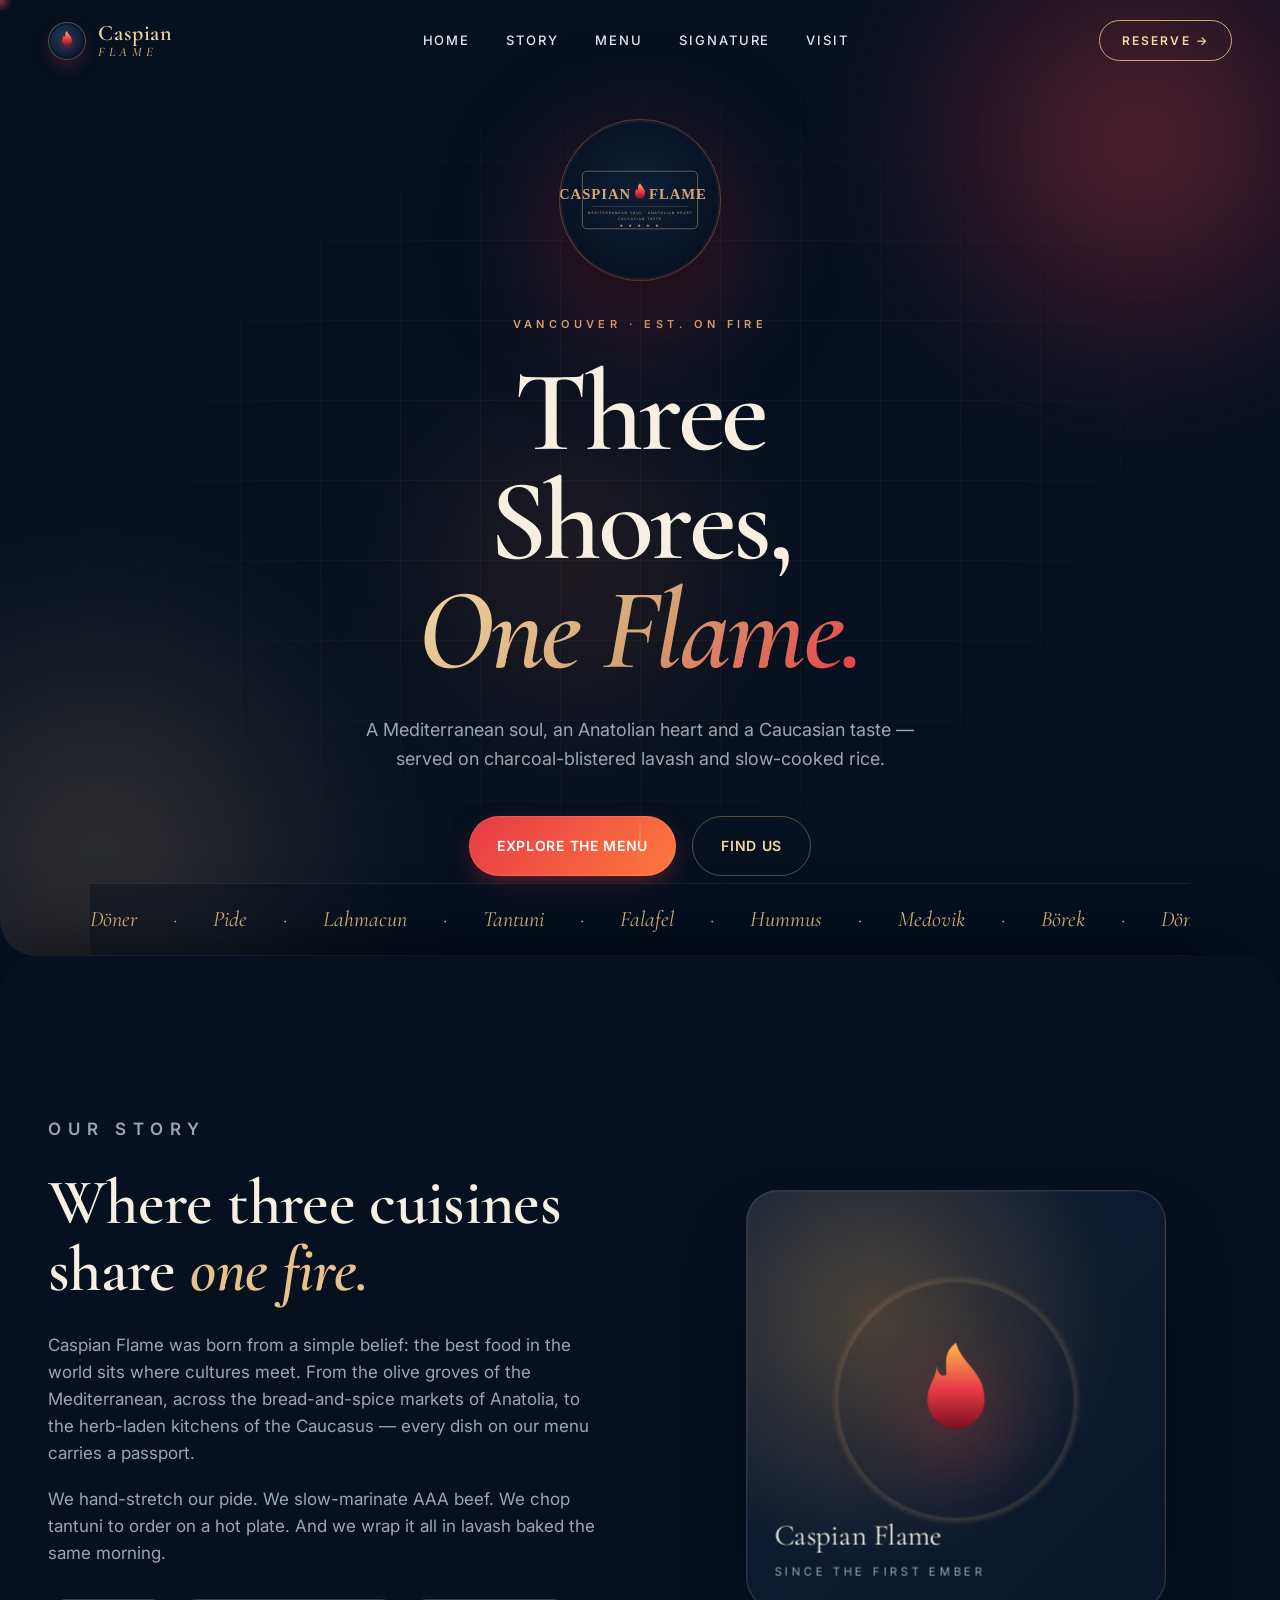
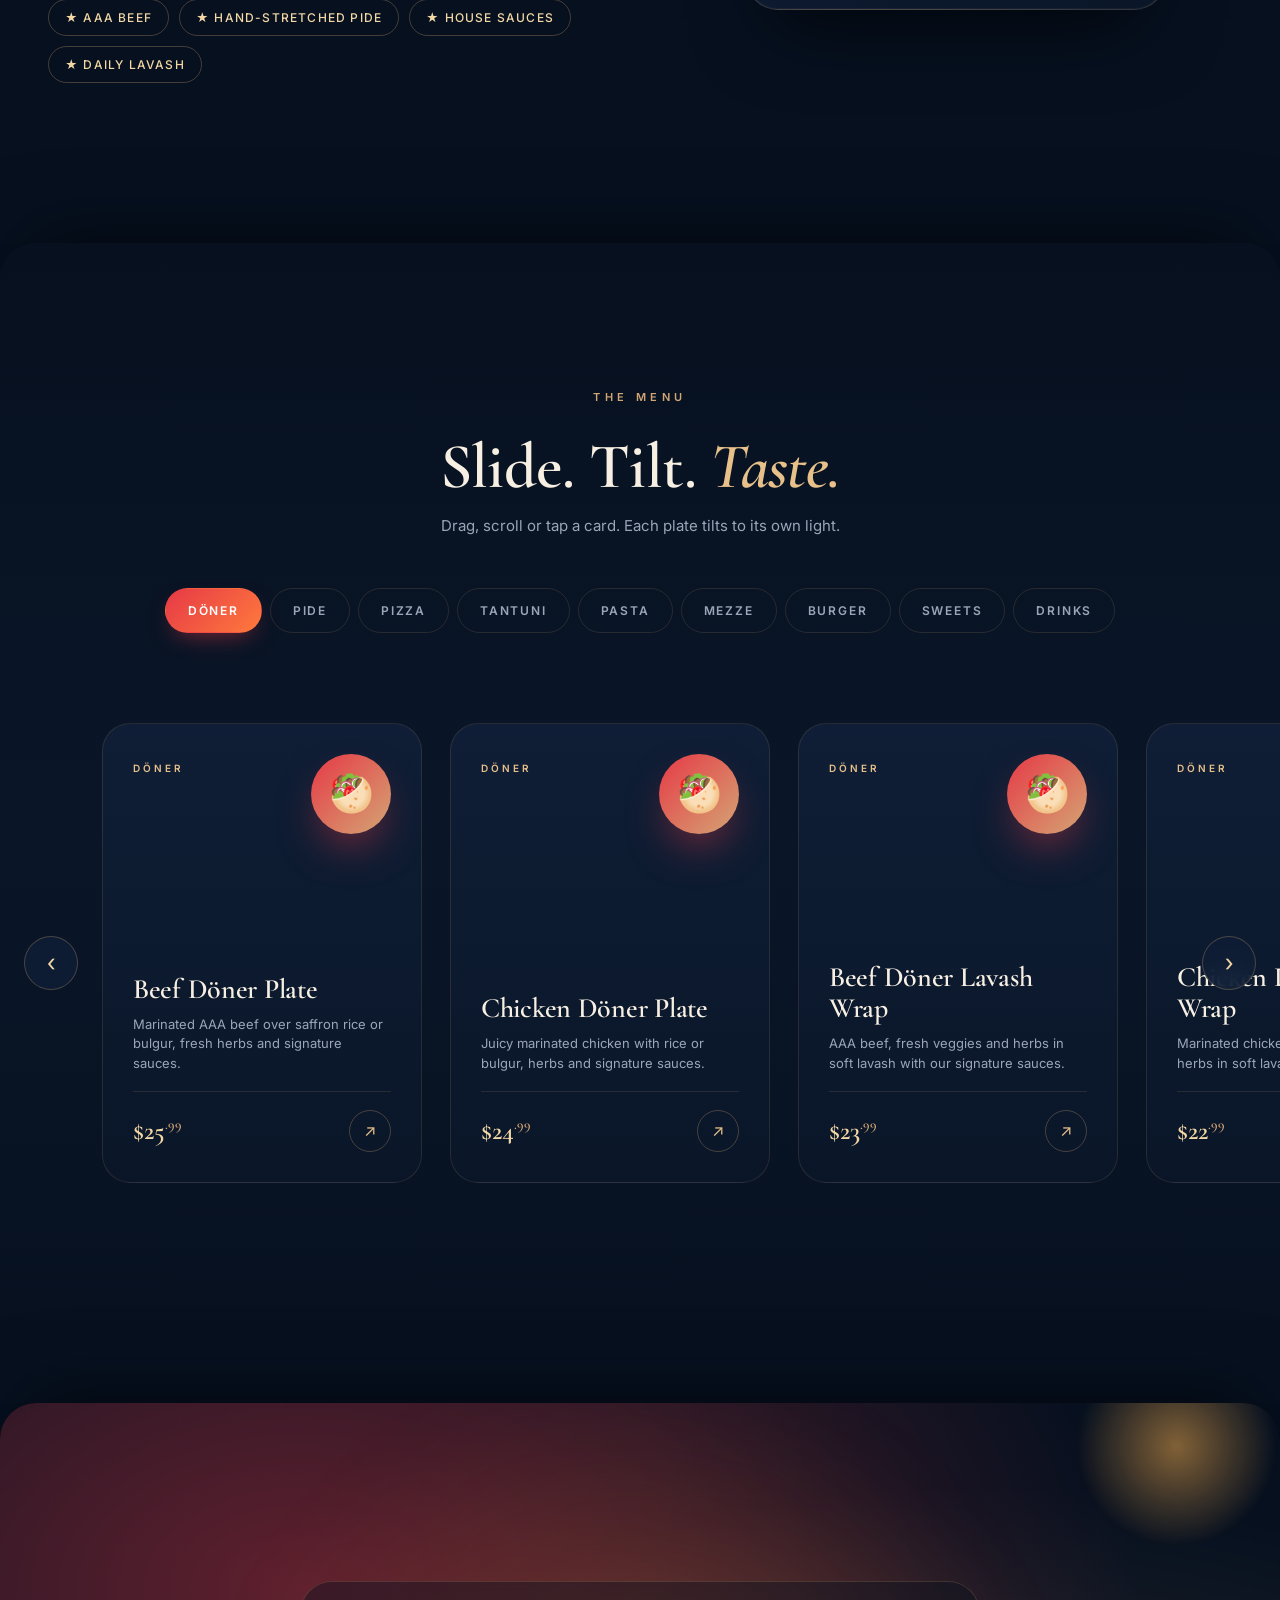
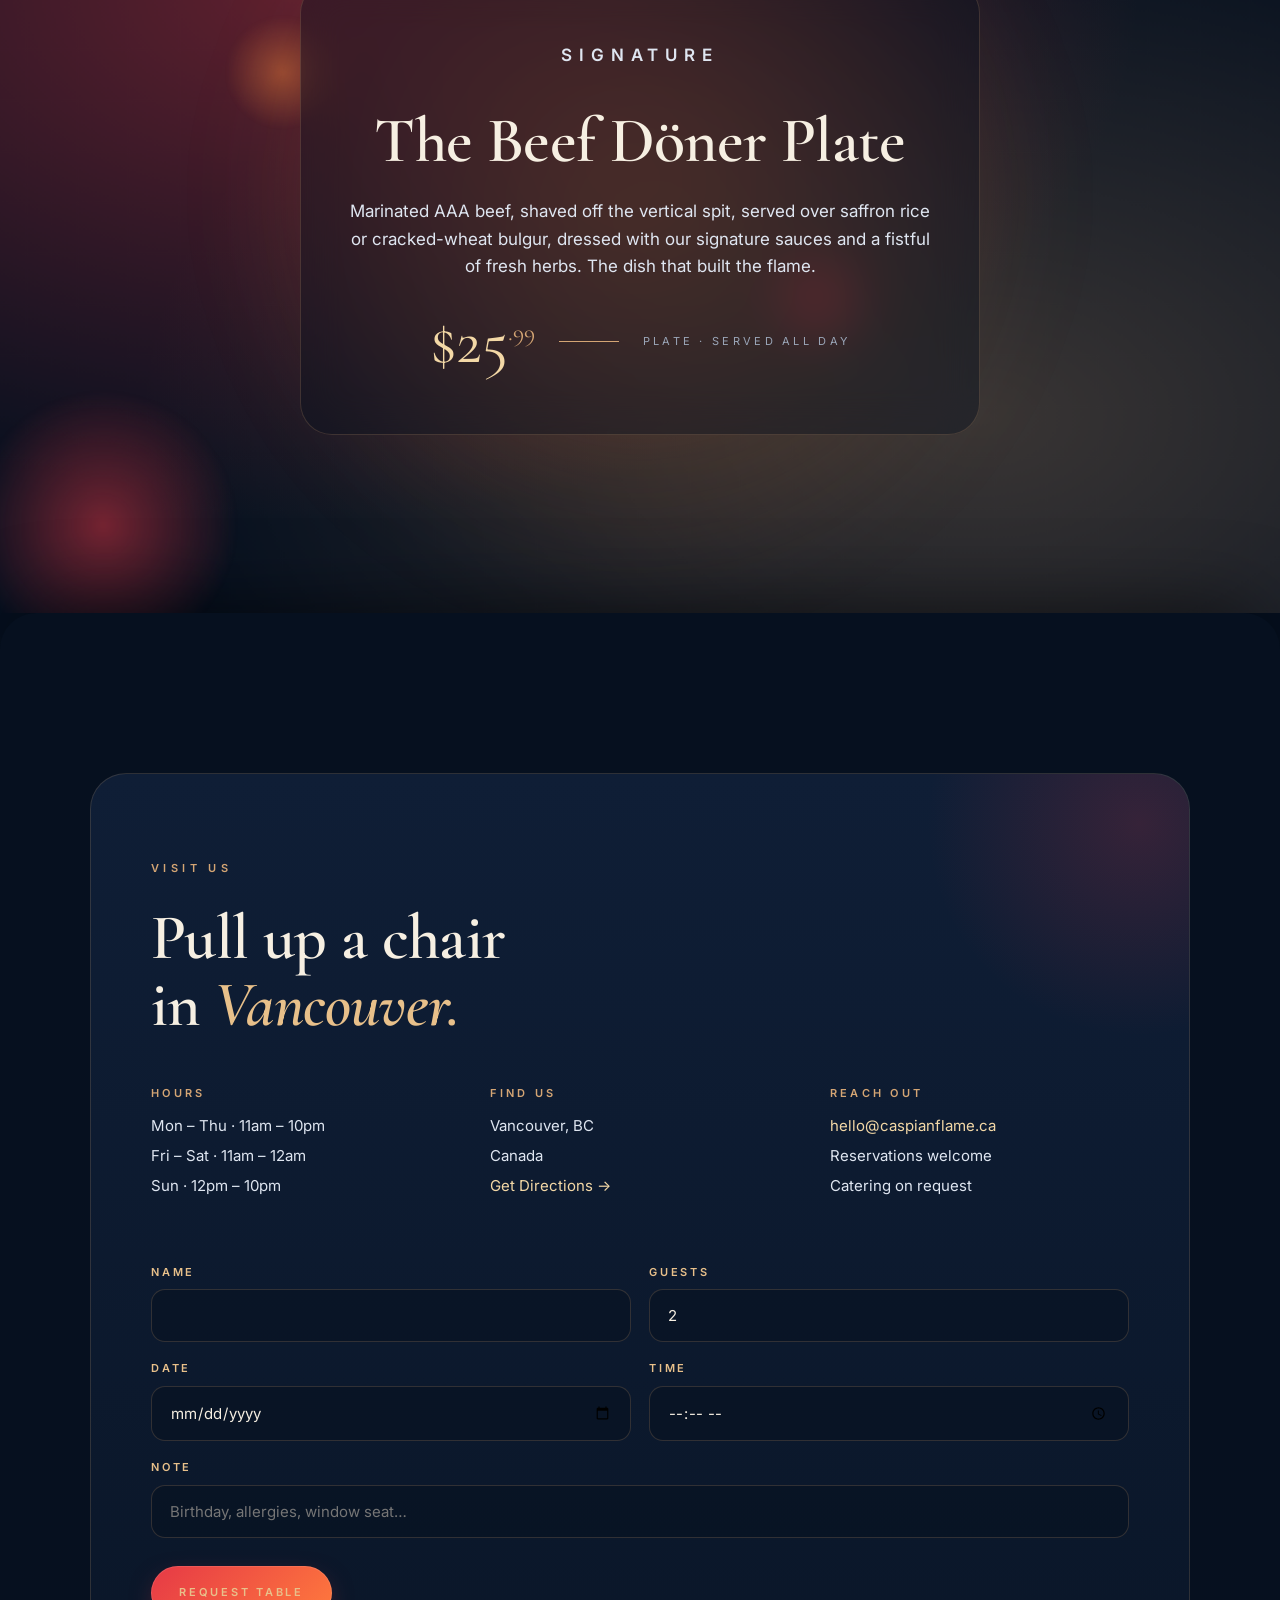
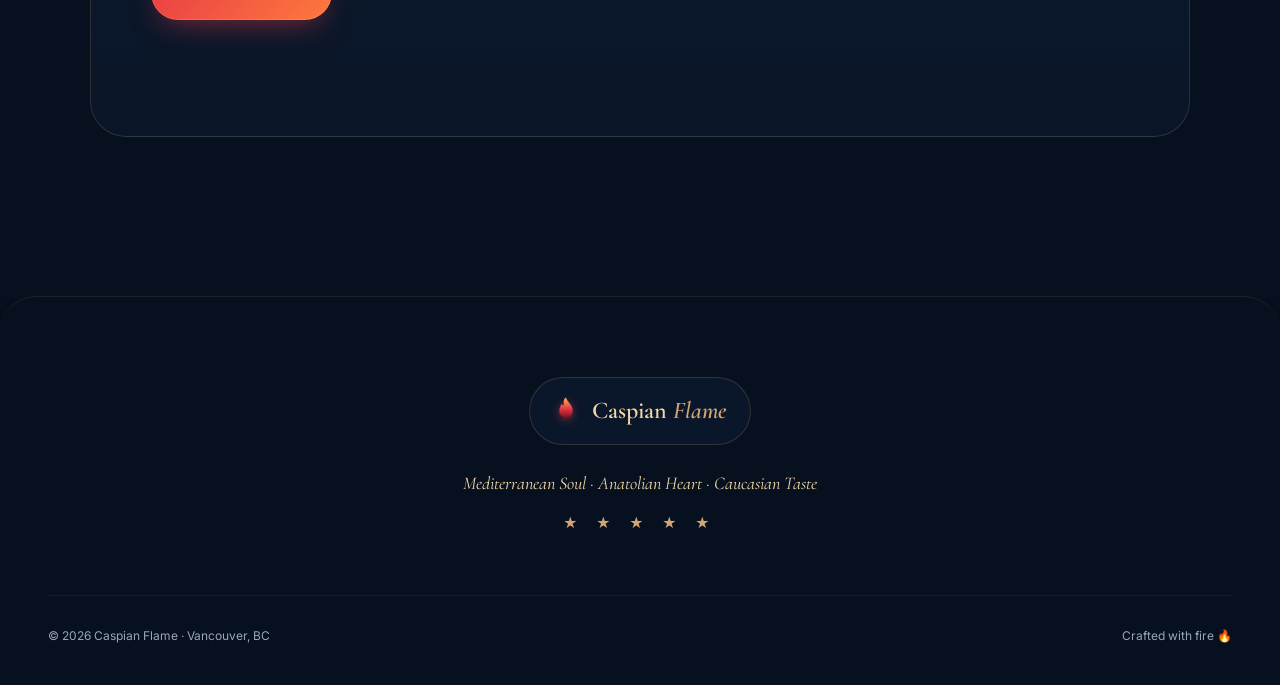
==== index.html @ 1c079ec0 "Cleaner logo wordmark, drop scroll label, add sticky-stack scroll effect" ====
<!DOCTYPE html>
<html lang="en">
<head>
<meta charset="UTF-8" />
<meta name="viewport" content="width=device-width, initial-scale=1.0" />
<title>Caspian Flame · Mediterranean Soul · Anatolian Heart · Caucasian Taste</title>
<meta name="description" content="Caspian Flame — a Vancouver restaurant where the Mediterranean, Anatolia and the Caucasus meet on one plate. Döner, pide, pizza, lahmacun and more." />
<link rel="preconnect" href="https://fonts.googleapis.com" />
<link rel="preconnect" href="https://fonts.gstatic.com" crossorigin />
<link href="https://fonts.googleapis.com/css2?family=Cormorant+Garamond:wght@400;500;600;700&family=Inter:wght@300;400;500;600;700&display=swap" rel="stylesheet" />
<link rel="stylesheet" href="styles.css" />
<link rel="icon" href="assets/logo.svg" />
</head>
<body>

<!-- ===== Cursor flame ===== -->
<div class="cursor-flame" id="cursorFlame" aria-hidden="true"></div>

<!-- ===== Loader ===== -->
<div class="loader" id="loader">
  <div class="loader-flame">
    <span></span><span></span><span></span>
  </div>
  <p>Igniting the flame…</p>
</div>

<!-- ===== Nav ===== -->
<header class="nav" id="nav">
  <a href="#home" class="nav-logo">
    <span class="nav-mark" aria-hidden="true">
      <svg viewBox="0 0 32 40"><path d="M16 2c2 7 9 9 9 18a9 9 0 1 1-18 0c0-5 3-7 3-11 0 3 2 4 3 3 0-4-1-7 3-10z" fill="url(#nf)"/><defs><linearGradient id="nf" x1="0" x2="0" y1="0" y2="1"><stop offset="0" stop-color="#ffb84d"/><stop offset=".55" stop-color="#e63946"/><stop offset="1" stop-color="#7a1020"/></linearGradient></defs></svg>
    </span>
    <span class="nav-word">Caspian<em>Flame</em></span>
  </a>
  <nav class="nav-links">
    <a href="#home">Home</a>
    <a href="#story">Story</a>
    <a href="#menu">Menu</a>
    <a href="#signature">Signature</a>
    <a href="#visit">Visit</a>
  </nav>
  <a href="#visit" class="nav-cta">Reserve <span>→</span></a>
  <button class="nav-burger" id="navBurger" aria-label="Menu">
    <span></span><span></span><span></span>
  </button>
</header>

<!-- ===== Hero ===== -->
<section class="hero" id="home">
  <div class="hero-bg">
    <div class="orb orb-1"></div>
    <div class="orb orb-2"></div>
    <div class="orb orb-3"></div>
    <div class="grid-overlay"></div>
  </div>

  <div class="hero-stage" id="heroStage">
    <div class="hero-medallion" data-depth="0.4">
      <img src="assets/logo.svg" alt="" />
    </div>

    <div class="hero-text" data-depth="0.15">
      <p class="eyebrow">Vancouver · Est. on Fire</p>
      <h1>
        <span class="line"><span>Three</span></span>
        <span class="line"><span>Shores,</span></span>
        <span class="line gold"><span>One Flame.</span></span>
      </h1>
      <p class="lede">
        A Mediterranean soul, an Anatolian heart and a Caucasian taste — served
        on charcoal-blistered lavash and slow-cooked rice.
      </p>
      <div class="hero-cta">
        <a href="#menu" class="btn btn-primary"><span>Explore the Menu</span></a>
        <a href="#visit" class="btn btn-ghost"><span>Find Us</span></a>
      </div>
    </div>

    <div class="hero-marquee" aria-hidden="true">
      <div class="marquee-track">
        <span>Döner</span><span>·</span><span>Pide</span><span>·</span>
        <span>Lahmacun</span><span>·</span><span>Tantuni</span><span>·</span>
        <span>Falafel</span><span>·</span><span>Hummus</span><span>·</span>
        <span>Medovik</span><span>·</span><span>Börek</span><span>·</span>
        <span>Döner</span><span>·</span><span>Pide</span><span>·</span>
        <span>Lahmacun</span><span>·</span><span>Tantuni</span><span>·</span>
        <span>Falafel</span><span>·</span><span>Hummus</span><span>·</span>
        <span>Medovik</span><span>·</span><span>Börek</span><span>·</span>
      </div>
    </div>
  </div>

  <a href="#story" class="scroll-cue" aria-label="Scroll to next section">
    <span></span>
  </a>
</section>

<!-- ===== Story ===== -->
<section class="story stack" id="story">
  <div class="story-inner">
    <div class="story-copy reveal">
      <p class="eyebrow">Our Story</p>
      <h2>Where three cuisines<br/>share <em>one fire.</em></h2>
      <p>
        Caspian Flame was born from a simple belief: the best food in the world
        sits where cultures meet. From the olive groves of the Mediterranean,
        across the bread-and-spice markets of Anatolia, to the herb-laden
        kitchens of the Caucasus — every dish on our menu carries a passport.
      </p>
      <p>
        We hand-stretch our pide. We slow-marinate AAA beef. We chop tantuni to
        order on a hot plate. And we wrap it all in lavash baked the same morning.
      </p>
      <ul class="badges">
        <li>★ AAA Beef</li>
        <li>★ Hand-stretched Pide</li>
        <li>★ House Sauces</li>
        <li>★ Daily Lavash</li>
      </ul>
    </div>

    <div class="story-visual reveal">
      <div class="tilt" data-tilt>
        <div class="tilt-inner">
          <div class="tilt-layer img"></div>
          <div class="tilt-layer ring"></div>
          <div class="tilt-layer flame">
            <svg viewBox="0 0 60 80" aria-hidden="true">
              <path d="M30 4c4 14 18 18 18 36a18 18 0 1 1-36 0c0-10 6-14 6-22 0 6 4 8 6 6 0-8-2-14 6-20z" fill="url(#g)"/>
              <defs><linearGradient id="g" x1="0" x2="0" y1="0" y2="1">
                <stop offset="0" stop-color="#ffb84d"/>
                <stop offset=".55" stop-color="#e63946"/>
                <stop offset="1" stop-color="#7a1020"/>
              </linearGradient></defs>
            </svg>
          </div>
          <div class="tilt-layer label">
            <span>Caspian Flame</span>
            <small>since the first ember</small>
          </div>
        </div>
      </div>
    </div>
  </div>
</section>

<!-- ===== Menu ===== -->
<section class="menu stack" id="menu">
  <div class="menu-head">
    <p class="eyebrow">The Menu</p>
    <h2>Slide. Tilt. <em>Taste.</em></h2>
    <p class="menu-sub">Drag, scroll or tap a card. Each plate tilts to its own light.</p>
  </div>

  <div class="menu-tabs" id="menuTabs">
    <button class="active" data-tab="doner">Döner</button>
    <button data-tab="pide">Pide</button>
    <button data-tab="pizza">Pizza</button>
    <button data-tab="tantuni">Tantuni</button>
    <button data-tab="pasta">Pasta</button>
    <button data-tab="mezze">Mezze</button>
    <button data-tab="burger">Burger</button>
    <button data-tab="sweets">Sweets</button>
    <button data-tab="drinks">Drinks</button>
  </div>

  <div class="menu-rail-wrap">
    <button class="rail-btn prev" id="railPrev" aria-label="Previous">‹</button>
    <div class="menu-rail" id="menuRail"></div>
    <button class="rail-btn next" id="railNext" aria-label="Next">›</button>
  </div>
</section>

<!-- ===== Signature parallax ===== -->
<section class="signature stack" id="signature">
  <div class="parallax-layer back" data-depth="0.2"></div>
  <div class="parallax-layer mid" data-depth="0.45"></div>

  <div class="signature-content reveal">
    <p class="eyebrow">Signature</p>
    <h2>The Beef Döner Plate</h2>
    <p>
      Marinated AAA beef, shaved off the vertical spit, served over saffron rice
      or cracked-wheat bulgur, dressed with our signature sauces and a fistful
      of fresh herbs. The dish that built the flame.
    </p>
    <div class="signature-price">
      <span class="amount">$25<sup>.99</sup></span>
      <span class="line"></span>
      <span class="caption">Plate · Served all day</span>
    </div>
  </div>

  <div class="parallax-layer front" data-depth="0.75"></div>
</section>

<!-- ===== Visit ===== -->
<section class="visit stack" id="visit">
  <div class="visit-card reveal">
    <p class="eyebrow">Visit Us</p>
    <h2>Pull up a chair<br/>in <em>Vancouver.</em></h2>

    <div class="visit-grid">
      <div>
        <h4>Hours</h4>
        <p>Mon – Thu · 11am – 10pm</p>
        <p>Fri – Sat · 11am – 12am</p>
        <p>Sun · 12pm – 10pm</p>
      </div>
      <div>
        <h4>Find Us</h4>
        <p>Vancouver, BC</p>
        <p>Canada</p>
        <p><a href="#">Get Directions →</a></p>
      </div>
      <div>
        <h4>Reach Out</h4>
        <p><a href="#">hello@caspianflame.ca</a></p>
        <p>Reservations welcome</p>
        <p>Catering on request</p>
      </div>
    </div>

    <form class="reserve" id="reserveForm" autocomplete="off">
      <div class="row">
        <label><span>Name</span><input type="text" required name="name" /></label>
        <label><span>Guests</span><input type="number" min="1" max="20" required name="guests" value="2" /></label>
      </div>
      <div class="row">
        <label><span>Date</span><input type="date" required name="date" /></label>
        <label><span>Time</span><input type="time" required name="time" /></label>
      </div>
      <label class="full"><span>Note</span><input type="text" name="note" placeholder="Birthday, allergies, window seat…" /></label>
      <button class="btn btn-primary"><span>Request Table</span></button>
      <p class="reserve-msg" id="reserveMsg"></p>
    </form>
  </div>
</section>

<!-- ===== Footer ===== -->
<footer class="foot">
  <div class="foot-top">
    <div class="foot-logo">
      <svg viewBox="0 0 32 40" aria-hidden="true"><path d="M16 2c2 7 9 9 9 18a9 9 0 1 1-18 0c0-5 3-7 3-11 0 3 2 4 3 3 0-4-1-7 3-10z" fill="url(#ff)"/><defs><linearGradient id="ff" x1="0" x2="0" y1="0" y2="1"><stop offset="0" stop-color="#ffb84d"/><stop offset=".55" stop-color="#e63946"/><stop offset="1" stop-color="#7a1020"/></linearGradient></defs></svg>
      <span>Caspian<em>Flame</em></span>
    </div>
    <p class="foot-tag">Mediterranean Soul · Anatolian Heart · Caucasian Taste</p>
    <div class="foot-stars">★ ★ ★ ★ ★</div>
  </div>
  <div class="foot-bot">
    <span>© <span id="year"></span> Caspian Flame · Vancouver, BC</span>
    <span>Crafted with fire 🔥</span>
  </div>
</footer>

<script src="script.js" defer></script>
</body>
</html>
---- styles.css ----
/* ============================================================
   Caspian Flame — Theme
   Navy #0a1628 · Gold #d4a574 · Flame red #e63946
============================================================ */
:root{
  --navy-900:#06101f;
  --navy-800:#0a1628;
  --navy-700:#0f1e36;
  --navy-600:#16294a;
  --gold-500:#d4a574;
  --gold-400:#e8c08a;
  --gold-300:#f3d8a6;
  --flame:#e63946;
  --flame-2:#ff7a3d;
  --cream:#f6efe2;
  --ink:#dfe6f1;
  --muted:#9aa6b8;
  --serif:'Cormorant Garamond',serif;
  --sans:'Inter',system-ui,sans-serif;
  --ease:cubic-bezier(.2,.8,.2,1);
}

*{box-sizing:border-box;margin:0;padding:0}
html,body{background:var(--navy-900);color:var(--ink);font-family:var(--sans);overflow-x:hidden}
html{scroll-behavior:smooth}
body{min-height:100vh;line-height:1.6;-webkit-font-smoothing:antialiased}
img{max-width:100%;display:block}
a{color:inherit;text-decoration:none}
button{font:inherit;cursor:pointer;border:0;background:none;color:inherit}
section{position:relative}

::selection{background:var(--gold-500);color:var(--navy-900)}

/* shared */
.eyebrow{
  font-size:11px;letter-spacing:.4em;text-transform:uppercase;color:var(--gold-500);
  font-weight:600;margin-bottom:18px;display:inline-block;
}
h1,h2,h3,h4{font-family:var(--serif);font-weight:600;line-height:1.05;letter-spacing:-.01em}
h2{font-size:clamp(2.4rem,5vw,4.4rem);color:var(--cream)}
h2 em{color:var(--gold-400);font-style:italic}

.btn{
  position:relative;display:inline-flex;align-items:center;gap:8px;
  padding:18px 28px;border-radius:999px;font-weight:600;font-size:14px;letter-spacing:.05em;
  text-transform:uppercase;transition:transform .4s var(--ease), box-shadow .4s var(--ease);
  overflow:hidden;isolation:isolate;
}
.btn span{position:relative;z-index:2}
.btn-primary{background:linear-gradient(135deg,var(--flame) 0%,var(--flame-2) 100%);color:#fff;
  box-shadow:0 10px 30px -10px rgba(230,57,70,.6), inset 0 0 0 1px rgba(255,255,255,.1);}
.btn-primary::before{
  content:"";position:absolute;inset:0;background:linear-gradient(135deg,#ff5566,#ffa86a);
  opacity:0;transition:opacity .4s var(--ease);z-index:1;
}
.btn-primary:hover{transform:translateY(-3px);box-shadow:0 18px 40px -10px rgba(230,57,70,.8)}
.btn-primary:hover::before{opacity:1}
.btn-ghost{border:1px solid rgba(212,165,116,.4);color:var(--gold-300)}
.btn-ghost:hover{border-color:var(--gold-500);background:rgba(212,165,116,.06);transform:translateY(-3px)}

/* ============================================================
   Loader
============================================================ */
.loader{
  position:fixed;inset:0;background:var(--navy-900);z-index:200;
  display:grid;place-items:center;gap:30px;
  transition:opacity .8s var(--ease), visibility .8s;
}
.loader.gone{opacity:0;visibility:hidden}
.loader p{color:var(--gold-400);letter-spacing:.4em;font-size:11px;text-transform:uppercase}
.loader-flame{position:relative;width:60px;height:80px}
.loader-flame span{
  position:absolute;left:50%;bottom:0;width:14px;height:14px;border-radius:50%;
  background:radial-gradient(circle,var(--flame-2),var(--flame));
  transform:translateX(-50%);
  animation:rise 1.6s var(--ease) infinite;
  filter:blur(.5px);
}
.loader-flame span:nth-child(2){animation-delay:.4s;background:radial-gradient(circle,#ffd56a,var(--flame-2));width:10px;height:10px;left:40%}
.loader-flame span:nth-child(3){animation-delay:.8s;left:60%}
@keyframes rise{
  0%{transform:translate(-50%,0) scale(.4);opacity:0}
  20%{opacity:1}
  100%{transform:translate(-50%,-80px) scale(1.4);opacity:0}
}

/* ============================================================
   Cursor flame (desktop only)
============================================================ */
.cursor-flame{
  position:fixed;top:0;left:0;width:24px;height:24px;border-radius:50%;
  background:radial-gradient(circle,rgba(230,57,70,.6) 0%,rgba(230,57,70,0) 70%);
  pointer-events:none;z-index:150;transform:translate(-50%,-50%);
  transition:width .25s var(--ease),height .25s var(--ease),background .3s;
  mix-blend-mode:screen;
}
@media (max-width:780px){.cursor-flame{display:none}}

/* ============================================================
   Nav
============================================================ */
.nav{
  position:fixed;top:0;left:0;right:0;z-index:100;
  display:flex;align-items:center;justify-content:space-between;
  padding:20px 48px;
  transition:background .4s var(--ease),padding .4s var(--ease),backdrop-filter .4s;
}
.nav.scrolled{
  padding:12px 48px;background:rgba(6,16,31,.75);backdrop-filter:blur(20px);
  border-bottom:1px solid rgba(212,165,116,.12);
}
.nav-logo{display:flex;align-items:center;gap:12px;transition:transform .4s var(--ease)}
.nav-logo:hover{transform:translateY(-1px)}
.nav-mark{
  width:38px;height:38px;border-radius:50%;
  display:grid;place-items:center;
  background:radial-gradient(circle at 30% 30%,#1a3052,var(--navy-800));
  border:1px solid rgba(212,165,116,.35);
  box-shadow:0 8px 20px -6px rgba(230,57,70,.4),inset 0 0 0 2px rgba(6,16,31,.6);
  transition:transform .5s var(--ease);
}
.nav-logo:hover .nav-mark{transform:rotate(-10deg) scale(1.06)}
.nav-mark svg{width:18px;height:22px;filter:drop-shadow(0 2px 4px rgba(230,57,70,.5))}
.nav-word{
  font-family:var(--serif);font-size:22px;font-weight:600;
  color:var(--gold-300);letter-spacing:.04em;line-height:1;
  display:flex;flex-direction:column;
}
.nav-word em{
  font-style:italic;font-size:13px;letter-spacing:.35em;
  color:var(--gold-500);text-transform:uppercase;font-weight:500;
  margin-top:2px;
}
.nav-links{display:flex;gap:36px}
.nav-links a{
  font-size:13px;letter-spacing:.15em;text-transform:uppercase;font-weight:500;
  color:var(--ink);position:relative;padding:6px 0;
}
.nav-links a::after{
  content:"";position:absolute;left:0;bottom:0;height:1px;width:0;
  background:var(--gold-500);transition:width .4s var(--ease);
}
.nav-links a:hover{color:var(--gold-400)}
.nav-links a:hover::after{width:100%}
.nav-cta{
  border:1px solid var(--gold-500);color:var(--gold-300);
  padding:10px 22px;border-radius:999px;font-size:12px;letter-spacing:.18em;
  text-transform:uppercase;font-weight:600;
  transition:all .4s var(--ease);
}
.nav-cta:hover{background:var(--gold-500);color:var(--navy-900);transform:translateY(-2px)}
.nav-cta span{display:inline-block;transition:transform .4s var(--ease)}
.nav-cta:hover span{transform:translateX(4px)}
.nav-burger{display:none;width:32px;height:32px;flex-direction:column;justify-content:center;gap:5px}
.nav-burger span{width:24px;height:1.5px;background:var(--gold-400);transition:.3s}

@media (max-width:980px){
  .nav{padding:16px 24px}
  .nav.scrolled{padding:10px 24px}
  .nav-links,.nav-cta{display:none}
  .nav-burger{display:flex}
  .nav.open .nav-links{
    display:flex;flex-direction:column;position:fixed;inset:0;background:var(--navy-900);
    padding:120px 32px;gap:24px;z-index:90;
  }
  .nav.open .nav-links a{font-size:24px;font-family:var(--serif);text-transform:none;letter-spacing:0}
  .nav.open .nav-burger span:nth-child(1){transform:translateY(6.5px) rotate(45deg)}
  .nav.open .nav-burger span:nth-child(2){opacity:0}
  .nav.open .nav-burger span:nth-child(3){transform:translateY(-6.5px) rotate(-45deg)}
}

/* ============================================================
   Hero
============================================================ */
.hero{
  position:relative;min-height:100vh;
  display:grid;place-items:center;
  perspective:1400px;
  overflow:hidden;
  isolation:isolate;
}
.hero-bg{position:absolute;inset:0;z-index:0}
.orb{
  position:absolute;border-radius:50%;filter:blur(80px);opacity:.45;
  animation:float 14s ease-in-out infinite;
}
.orb-1{width:520px;height:520px;background:radial-gradient(circle,var(--flame),transparent 70%);
  top:-120px;right:-120px}
.orb-2{width:600px;height:600px;background:radial-gradient(circle,var(--gold-500),transparent 70%);
  bottom:-200px;left:-200px;animation-delay:-5s;opacity:.25}
.orb-3{width:380px;height:380px;background:radial-gradient(circle,var(--flame-2),transparent 70%);
  top:40%;left:30%;animation-delay:-9s;opacity:.18}
@keyframes float{
  0%,100%{transform:translate(0,0) scale(1)}
  50%{transform:translate(40px,-30px) scale(1.08)}
}
.grid-overlay{
  position:absolute;inset:0;
  background-image:
    linear-gradient(rgba(212,165,116,.05) 1px,transparent 1px),
    linear-gradient(90deg,rgba(212,165,116,.05) 1px,transparent 1px);
  background-size:80px 80px;
  mask-image:radial-gradient(ellipse at center,black 30%,transparent 75%);
}

.hero-stage{
  position:relative;z-index:2;text-align:center;
  transform-style:preserve-3d;
  padding:120px 24px 80px;
  width:100%;max-width:1100px;
}
.hero-medallion{
  width:160px;margin:0 auto 36px;
  transform-style:preserve-3d;
  animation:medallionFloat 6s ease-in-out infinite;
  filter:drop-shadow(0 30px 60px rgba(230,57,70,.35));
}
.hero-medallion img{border-radius:50%;
  box-shadow:0 0 0 1px rgba(212,165,116,.3),0 30px 60px -20px rgba(0,0,0,.6)}
@keyframes medallionFloat{
  0%,100%{transform:translateY(0) rotateZ(-2deg)}
  50%{transform:translateY(-14px) rotateZ(2deg)}
}

.hero-text .eyebrow{display:block;margin-bottom:24px}
.hero-text h1{
  font-size:clamp(3rem,9vw,8rem);font-family:var(--serif);font-weight:600;
  line-height:.95;letter-spacing:-.03em;color:var(--cream);
}
.hero-text h1 .line{display:block;overflow:hidden}
.hero-text h1 .line span{display:inline-block;transform:translateY(110%);
  animation:slideUp .9s var(--ease) forwards}
.hero-text h1 .line:nth-child(2) span{animation-delay:.15s}
.hero-text h1 .line:nth-child(3) span{animation-delay:.3s}
.hero-text h1 .gold span{
  background:linear-gradient(135deg,var(--gold-300) 0%,var(--gold-500) 50%,var(--flame) 100%);
  -webkit-background-clip:text;background-clip:text;color:transparent;
  font-style:italic;
}
@keyframes slideUp{to{transform:translateY(0)}}

.lede{
  max-width:560px;margin:30px auto 0;color:var(--muted);font-size:18px;
  opacity:0;animation:fadeIn 1s var(--ease) .8s forwards;
}
@keyframes fadeIn{to{opacity:1}}

.hero-cta{
  margin-top:42px;display:flex;gap:16px;justify-content:center;flex-wrap:wrap;
  opacity:0;animation:fadeIn 1s var(--ease) 1s forwards;
}

.hero-marquee{
  position:absolute;left:0;right:0;bottom:0;overflow:hidden;
  border-top:1px solid rgba(212,165,116,.12);
  border-bottom:1px solid rgba(212,165,116,.12);
  background:rgba(6,16,31,.4);backdrop-filter:blur(8px);
  padding:18px 0;
}
.marquee-track{
  display:flex;gap:36px;white-space:nowrap;
  animation:marquee 45s linear infinite;
  font-family:var(--serif);font-style:italic;font-size:22px;color:var(--gold-400);
}
.marquee-track span{flex-shrink:0}
@keyframes marquee{to{transform:translateX(-50%)}}

.scroll-cue{
  position:absolute;bottom:90px;left:50%;transform:translateX(-50%);
  display:flex;flex-direction:column;align-items:center;gap:10px;z-index:3;
  color:var(--muted);
}
.scroll-cue span{
  width:1px;height:50px;background:linear-gradient(to bottom,transparent,var(--gold-500),transparent);
  animation:scrollLine 2s ease-in-out infinite;
}
@keyframes scrollLine{
  0%,100%{transform:scaleY(.4);transform-origin:top}
  50%{transform:scaleY(1)}
}

/* ============================================================
   Story
============================================================ */
.story{padding:160px 48px;position:relative}
.story-inner{max-width:1280px;margin:0 auto;display:grid;grid-template-columns:1fr 1fr;gap:80px;align-items:center}
.story-copy h2{margin:8px 0 28px}
.story-copy p{color:var(--muted);margin-bottom:18px;font-size:17px}
.badges{list-style:none;display:flex;flex-wrap:wrap;gap:10px;margin-top:32px}
.badges li{
  padding:8px 16px;border-radius:999px;font-size:12px;letter-spacing:.1em;
  border:1px solid rgba(212,165,116,.3);color:var(--gold-300);
  text-transform:uppercase;font-weight:500;
}

.story-visual{display:grid;place-items:center;perspective:1400px}
.tilt{
  width:min(420px,90%);aspect-ratio:1;position:relative;
  transform-style:preserve-3d;transition:transform .5s var(--ease);
}
.tilt-inner{position:absolute;inset:0;transform-style:preserve-3d}
.tilt-layer{position:absolute;inset:0;display:grid;place-items:center;transition:transform .4s var(--ease)}
.tilt-layer.img{
  background:
    radial-gradient(circle at 30% 30%,rgba(255,180,80,.25),transparent 60%),
    linear-gradient(135deg,var(--navy-700),var(--navy-800));
  border-radius:32px;
  border:1px solid rgba(212,165,116,.2);
  box-shadow:0 40px 80px -30px rgba(0,0,0,.7),inset 0 0 0 1px rgba(255,255,255,.04);
  transform:translateZ(0);
}
.tilt-layer.ring{
  background:radial-gradient(circle,transparent 38%,rgba(212,165,116,.18) 39%,transparent 41%);
  transform:translateZ(40px);
}
.tilt-layer.flame{transform:translateZ(80px)}
.tilt-layer.flame svg{width:90px;height:120px;filter:drop-shadow(0 20px 40px rgba(230,57,70,.6))}
.tilt-layer.label{
  align-items:flex-end;padding:36px;flex-direction:column;display:flex;
  transform:translateZ(60px);align-items:flex-start;justify-content:flex-end;
}
.tilt-layer.label span{font-family:var(--serif);font-size:28px;color:var(--cream)}
.tilt-layer.label small{color:var(--muted);font-size:11px;letter-spacing:.3em;text-transform:uppercase;margin-top:4px}

@media (max-width:880px){
  .story{padding:100px 24px}
  .story-inner{grid-template-columns:1fr;gap:60px}
}

/* ============================================================
   Menu (sliding rail)
============================================================ */
.menu{padding:140px 0 160px;background:linear-gradient(180deg,var(--navy-900) 0%,var(--navy-800) 50%,var(--navy-900) 100%)}
.menu-head{text-align:center;padding:0 24px;margin-bottom:50px}
.menu-head h2{margin:8px 0 14px}
.menu-sub{color:var(--muted);font-size:15px}

.menu-tabs{
  display:flex;justify-content:center;flex-wrap:wrap;gap:8px;
  padding:0 24px 50px;
}
.menu-tabs button{
  padding:12px 22px;border-radius:999px;font-size:12px;letter-spacing:.15em;
  text-transform:uppercase;font-weight:600;color:var(--muted);
  border:1px solid rgba(212,165,116,.15);
  transition:all .4s var(--ease);
}
.menu-tabs button:hover{color:var(--gold-300);border-color:rgba(212,165,116,.4)}
.menu-tabs button.active{
  background:linear-gradient(135deg,var(--flame),var(--flame-2));
  color:#fff;border-color:transparent;
  box-shadow:0 10px 24px -10px rgba(230,57,70,.6);
}

.menu-rail-wrap{
  position:relative;max-width:100vw;
}
.menu-rail{
  display:flex;gap:28px;overflow-x:auto;
  padding:40px 8vw 60px;scroll-snap-type:x mandatory;scroll-behavior:smooth;
  scrollbar-width:none;perspective:1600px;
}
.menu-rail::-webkit-scrollbar{display:none}

.dish{
  flex:0 0 320px;height:460px;border-radius:28px;
  background:linear-gradient(180deg,var(--navy-700),var(--navy-800));
  border:1px solid rgba(212,165,116,.14);
  padding:30px;
  scroll-snap-align:center;
  display:flex;flex-direction:column;justify-content:flex-end;
  position:relative;overflow:hidden;
  transform-style:preserve-3d;
  transition:transform .6s var(--ease),box-shadow .6s var(--ease),border-color .4s;
  will-change:transform;
  cursor:pointer;
}
.dish::before{
  content:"";position:absolute;inset:0;
  background:radial-gradient(circle at 50% 0%,rgba(230,57,70,.18),transparent 60%);
  opacity:0;transition:opacity .5s var(--ease);
}
.dish:hover{
  border-color:rgba(212,165,116,.4);
  box-shadow:0 50px 100px -40px rgba(230,57,70,.5),0 0 0 1px rgba(212,165,116,.3);
}
.dish:hover::before{opacity:1}

.dish-icon{
  width:80px;height:80px;border-radius:50%;
  background:linear-gradient(135deg,var(--flame) 0%,var(--gold-500) 100%);
  display:grid;place-items:center;font-size:36px;
  position:absolute;top:30px;right:30px;
  box-shadow:0 20px 40px -10px rgba(230,57,70,.5);
  transform:translateZ(40px);
}
.dish-cat{
  position:absolute;top:36px;left:30px;
  font-size:10px;letter-spacing:.3em;text-transform:uppercase;
  color:var(--gold-400);font-weight:600;
  transform:translateZ(20px);
}
.dish-name{
  font-family:var(--serif);font-size:28px;color:var(--cream);
  margin-bottom:10px;line-height:1.1;
  transform:translateZ(30px);
}
.dish-desc{
  color:var(--muted);font-size:13px;line-height:1.5;margin-bottom:18px;
  transform:translateZ(20px);
  display:-webkit-box;-webkit-line-clamp:3;-webkit-box-orient:vertical;overflow:hidden;
}
.dish-foot{
  display:flex;justify-content:space-between;align-items:center;
  padding-top:18px;border-top:1px solid rgba(212,165,116,.15);
  transform:translateZ(20px);
}
.dish-price{
  font-family:var(--serif);font-size:26px;color:var(--gold-300);font-weight:600;
}
.dish-price sup{font-size:14px;color:var(--gold-500)}
.dish-arrow{
  width:42px;height:42px;border-radius:50%;
  border:1px solid rgba(212,165,116,.3);
  display:grid;place-items:center;color:var(--gold-400);
  transition:all .4s var(--ease);
}
.dish:hover .dish-arrow{background:var(--gold-500);color:var(--navy-900);border-color:var(--gold-500);transform:rotate(-45deg)}

.rail-btn{
  position:absolute;top:50%;transform:translateY(-50%);
  width:54px;height:54px;border-radius:50%;
  background:rgba(15,30,54,.85);backdrop-filter:blur(10px);
  border:1px solid rgba(212,165,116,.3);color:var(--gold-300);
  font-size:24px;display:grid;place-items:center;z-index:5;
  transition:all .3s var(--ease);
}
.rail-btn:hover{background:var(--gold-500);color:var(--navy-900);border-color:var(--gold-500)}
.rail-btn.prev{left:24px}
.rail-btn.next{right:24px}
@media (max-width:680px){.rail-btn{display:none}.dish{flex-basis:280px;height:420px}}

/* ============================================================
   Signature parallax
============================================================ */
.signature{
  height:90vh;min-height:600px;
  display:grid;place-items:center;
  position:relative;overflow:hidden;
  background:#000;
}
.parallax-layer{position:absolute;inset:-15%;will-change:transform}
.parallax-layer.back{
  background:
    radial-gradient(ellipse at 30% 30%,rgba(230,57,70,.4),transparent 50%),
    radial-gradient(ellipse at 70% 70%,rgba(212,165,116,.25),transparent 50%),
    var(--navy-900);
}
.parallax-layer.mid{
  background:
    radial-gradient(circle at 50% 50%,rgba(255,140,60,.3),transparent 40%);
  filter:blur(40px);
}
.parallax-layer.front{
  background-image:
    radial-gradient(circle at 20% 80%,rgba(230,57,70,.5) 0%,transparent 8%),
    radial-gradient(circle at 80% 20%,rgba(255,180,80,.5) 0%,transparent 6%),
    radial-gradient(circle at 60% 60%,rgba(230,57,70,.4) 0%,transparent 5%),
    radial-gradient(circle at 30% 40%,rgba(255,140,60,.4) 0%,transparent 4%);
  filter:blur(2px);
}

.signature-content{
  position:relative;z-index:5;text-align:center;max-width:680px;padding:0 24px;
  background:rgba(6,16,31,.4);backdrop-filter:blur(20px);
  padding:60px 40px;border-radius:32px;
  border:1px solid rgba(212,165,116,.2);
}
.signature-content h2{margin:8px 0 24px}
.signature-content p{color:var(--ink);font-size:17px;margin-bottom:30px}
.signature-price{display:flex;align-items:center;justify-content:center;gap:24px;margin-top:30px}
.signature-price .amount{font-family:var(--serif);font-size:64px;color:var(--gold-300);line-height:1}
.signature-price .amount sup{font-size:24px;color:var(--gold-500)}
.signature-price .line{width:60px;height:1px;background:var(--gold-500)}
.signature-price .caption{font-size:11px;letter-spacing:.3em;text-transform:uppercase;color:var(--muted)}

/* ============================================================
   Visit
============================================================ */
.visit{padding:160px 48px;background:var(--navy-900)}
.visit-card{
  max-width:1100px;margin:0 auto;
  background:linear-gradient(180deg,var(--navy-700),var(--navy-800));
  border:1px solid rgba(212,165,116,.18);
  border-radius:36px;padding:80px 60px;
  position:relative;overflow:hidden;
}
.visit-card::before{
  content:"";position:absolute;top:-200px;right:-200px;width:500px;height:500px;border-radius:50%;
  background:radial-gradient(circle,rgba(230,57,70,.18),transparent 60%);
}
.visit-card h2{margin:8px 0 50px;position:relative}
.visit-grid{display:grid;grid-template-columns:repeat(3,1fr);gap:40px;margin-bottom:60px;position:relative}
.visit-grid h4{font-family:var(--sans);font-size:11px;letter-spacing:.3em;text-transform:uppercase;
  color:var(--gold-500);margin-bottom:14px;font-weight:600}
.visit-grid p{color:var(--ink);font-size:15px;margin-bottom:6px}
.visit-grid a{color:var(--gold-300);transition:color .3s}
.visit-grid a:hover{color:var(--gold-500)}

.reserve{position:relative;display:grid;gap:18px}
.reserve .row{display:grid;grid-template-columns:1fr 1fr;gap:18px}
.reserve label{display:flex;flex-direction:column;gap:8px}
.reserve label.full{grid-column:1/-1}
.reserve span{font-size:11px;letter-spacing:.25em;text-transform:uppercase;color:var(--gold-400);font-weight:600}
.reserve input{
  background:rgba(6,16,31,.5);border:1px solid rgba(212,165,116,.2);border-radius:14px;
  padding:16px 18px;color:var(--cream);font-family:inherit;font-size:15px;
  transition:border-color .3s,background .3s;
}
.reserve input:focus{outline:none;border-color:var(--gold-500);background:rgba(6,16,31,.8)}
.reserve .btn{justify-self:start;margin-top:10px}
.reserve-msg{color:var(--gold-400);font-size:13px;min-height:18px}

@media (max-width:880px){
  .visit{padding:80px 20px}
  .visit-card{padding:50px 28px;border-radius:28px}
  .visit-grid{grid-template-columns:1fr;gap:28px;margin-bottom:40px}
  .reserve .row{grid-template-columns:1fr}
}

/* ============================================================
   Footer
============================================================ */
.foot{padding:80px 48px 40px;background:var(--navy-900);border-top:1px solid rgba(212,165,116,.12)}
.foot-top{text-align:center;margin-bottom:60px}
.foot-logo{
  display:inline-flex;align-items:center;gap:14px;margin:0 auto 24px;
  padding:14px 24px;border-radius:999px;
  background:rgba(15,30,54,.5);border:1px solid rgba(212,165,116,.2);
}
.foot-logo svg{width:24px;height:30px;filter:drop-shadow(0 2px 4px rgba(230,57,70,.5))}
.foot-logo span{font-family:var(--serif);font-size:24px;color:var(--gold-300);font-weight:600}
.foot-logo em{font-style:italic;color:var(--gold-500);margin-left:6px}
.foot-tag{color:var(--gold-300);font-family:var(--serif);font-style:italic;font-size:18px}
.foot-stars{color:var(--gold-500);letter-spacing:.5em;margin-top:14px;font-size:14px}
.foot-bot{
  display:flex;justify-content:space-between;font-size:12px;color:var(--muted);
  padding-top:30px;border-top:1px solid rgba(212,165,116,.08);
  flex-wrap:wrap;gap:14px;
}

/* ============================================================
   Reveal animations
============================================================ */
.reveal{opacity:0;transform:translateY(40px);transition:opacity 1s var(--ease),transform 1s var(--ease)}
.reveal.in{opacity:1;transform:translateY(0)}

/* ============================================================
   Stack-on-scroll: each section sticks at top, the next one
   slides up over it like a stacked card.
============================================================ */
.stack{
  position:sticky;
  top:0;
  border-radius:36px 36px 0 0;
  box-shadow:0 -30px 80px -30px rgba(0,0,0,.6);
  will-change:transform;
}
.story.stack{background:var(--navy-900)}
.menu.stack{background:linear-gradient(180deg,var(--navy-900) 0%,var(--navy-800) 50%,var(--navy-900) 100%)}
.signature.stack{background:#000;overflow:hidden}
.visit.stack{background:var(--navy-900)}
.foot{position:relative;z-index:10;border-radius:36px 36px 0 0;margin-top:-1px}

/* tiny lip on hero so the first stack card has something to slide onto */
.hero{border-radius:0 0 36px 36px}

@media (max-width:780px){
  .stack{border-radius:24px 24px 0 0}
  .hero{border-radius:0 0 24px 24px}
}

@media (prefers-reduced-motion:reduce){
  *,*::before,*::after{animation-duration:.01ms !important;transition-duration:.01ms !important}
}
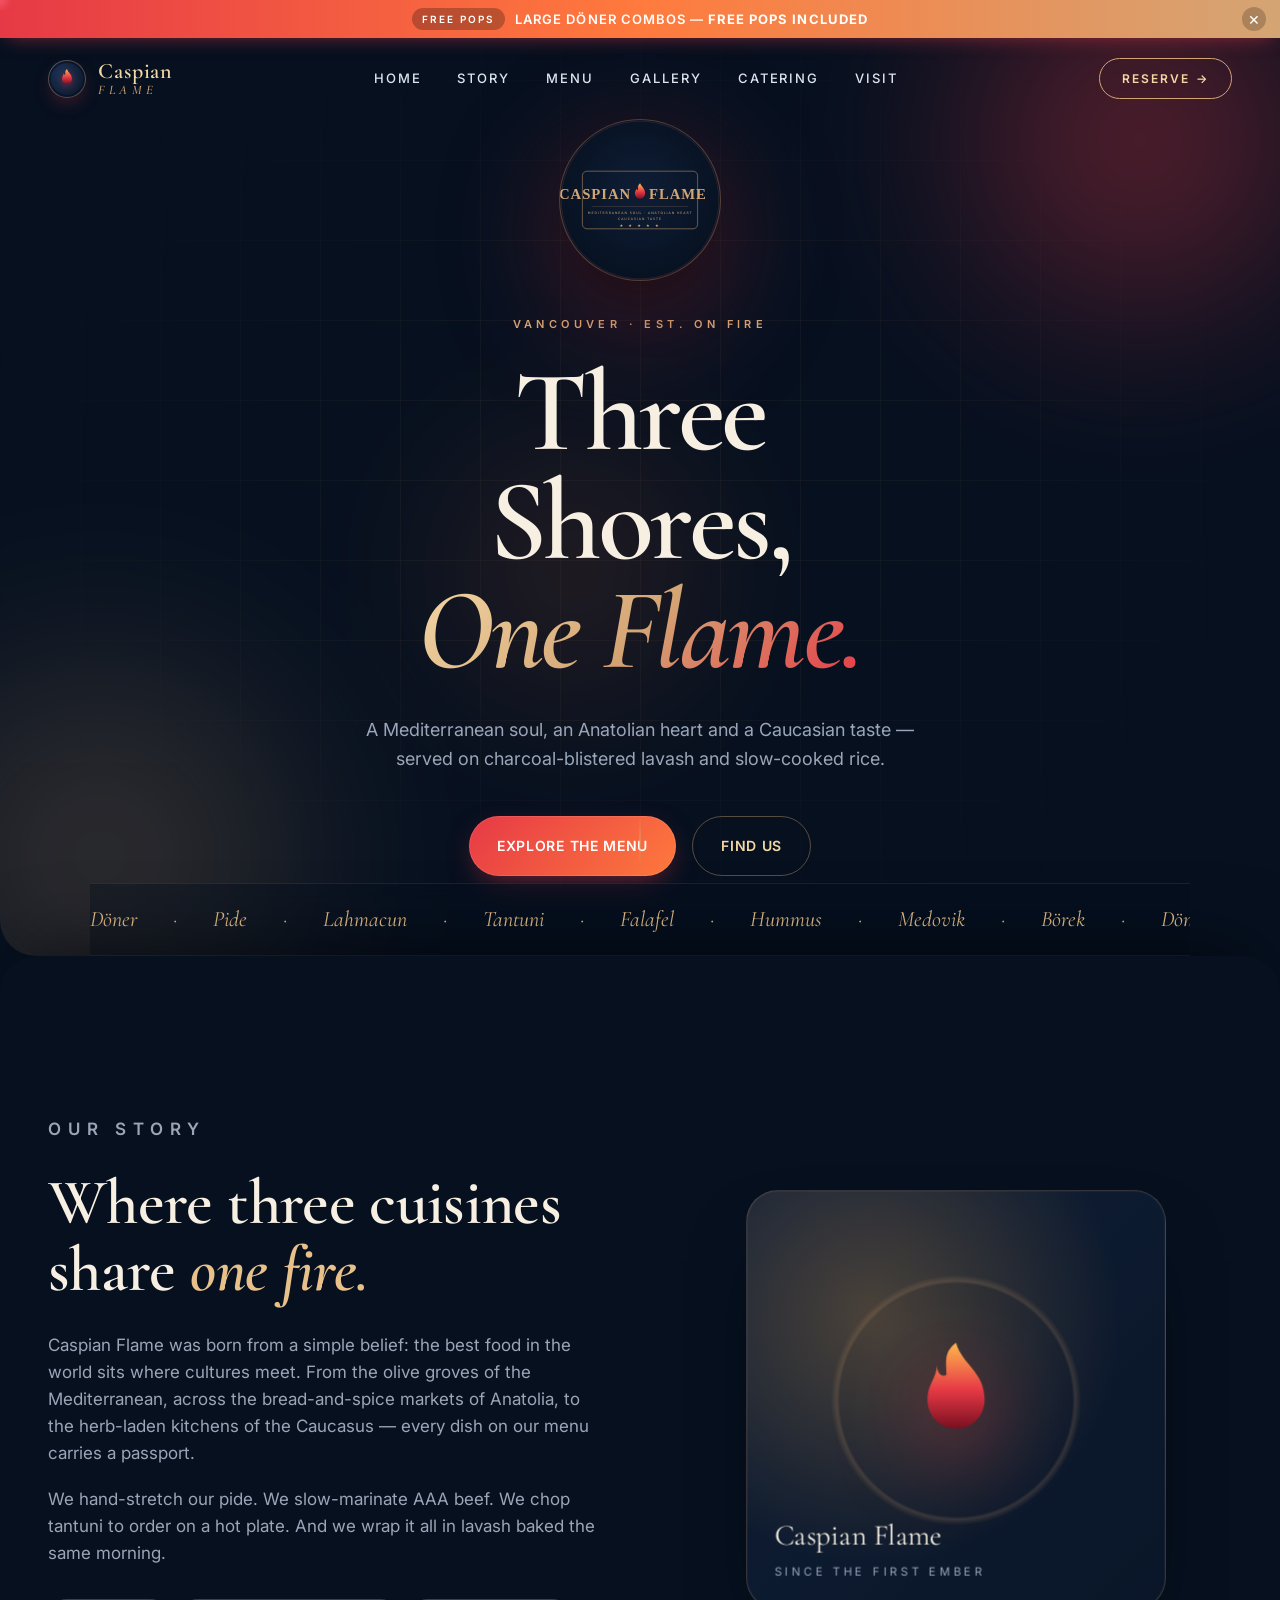
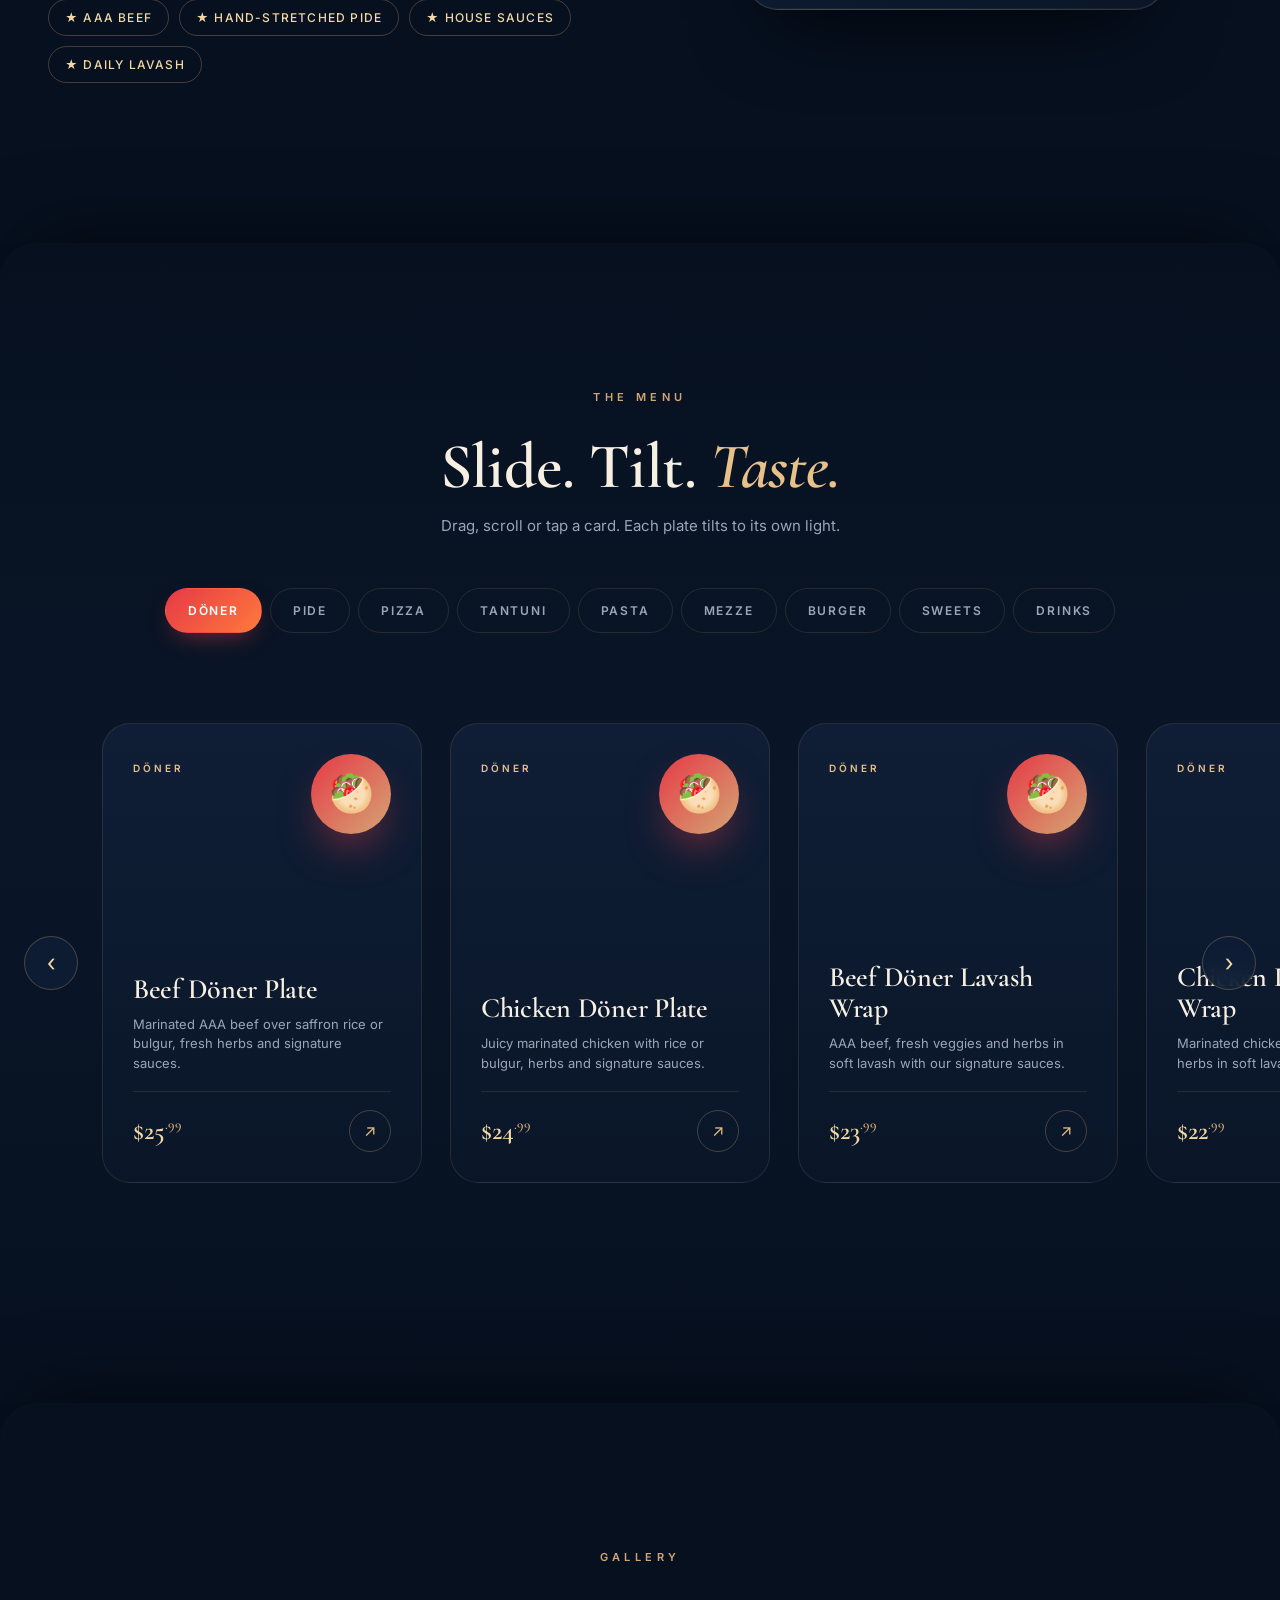
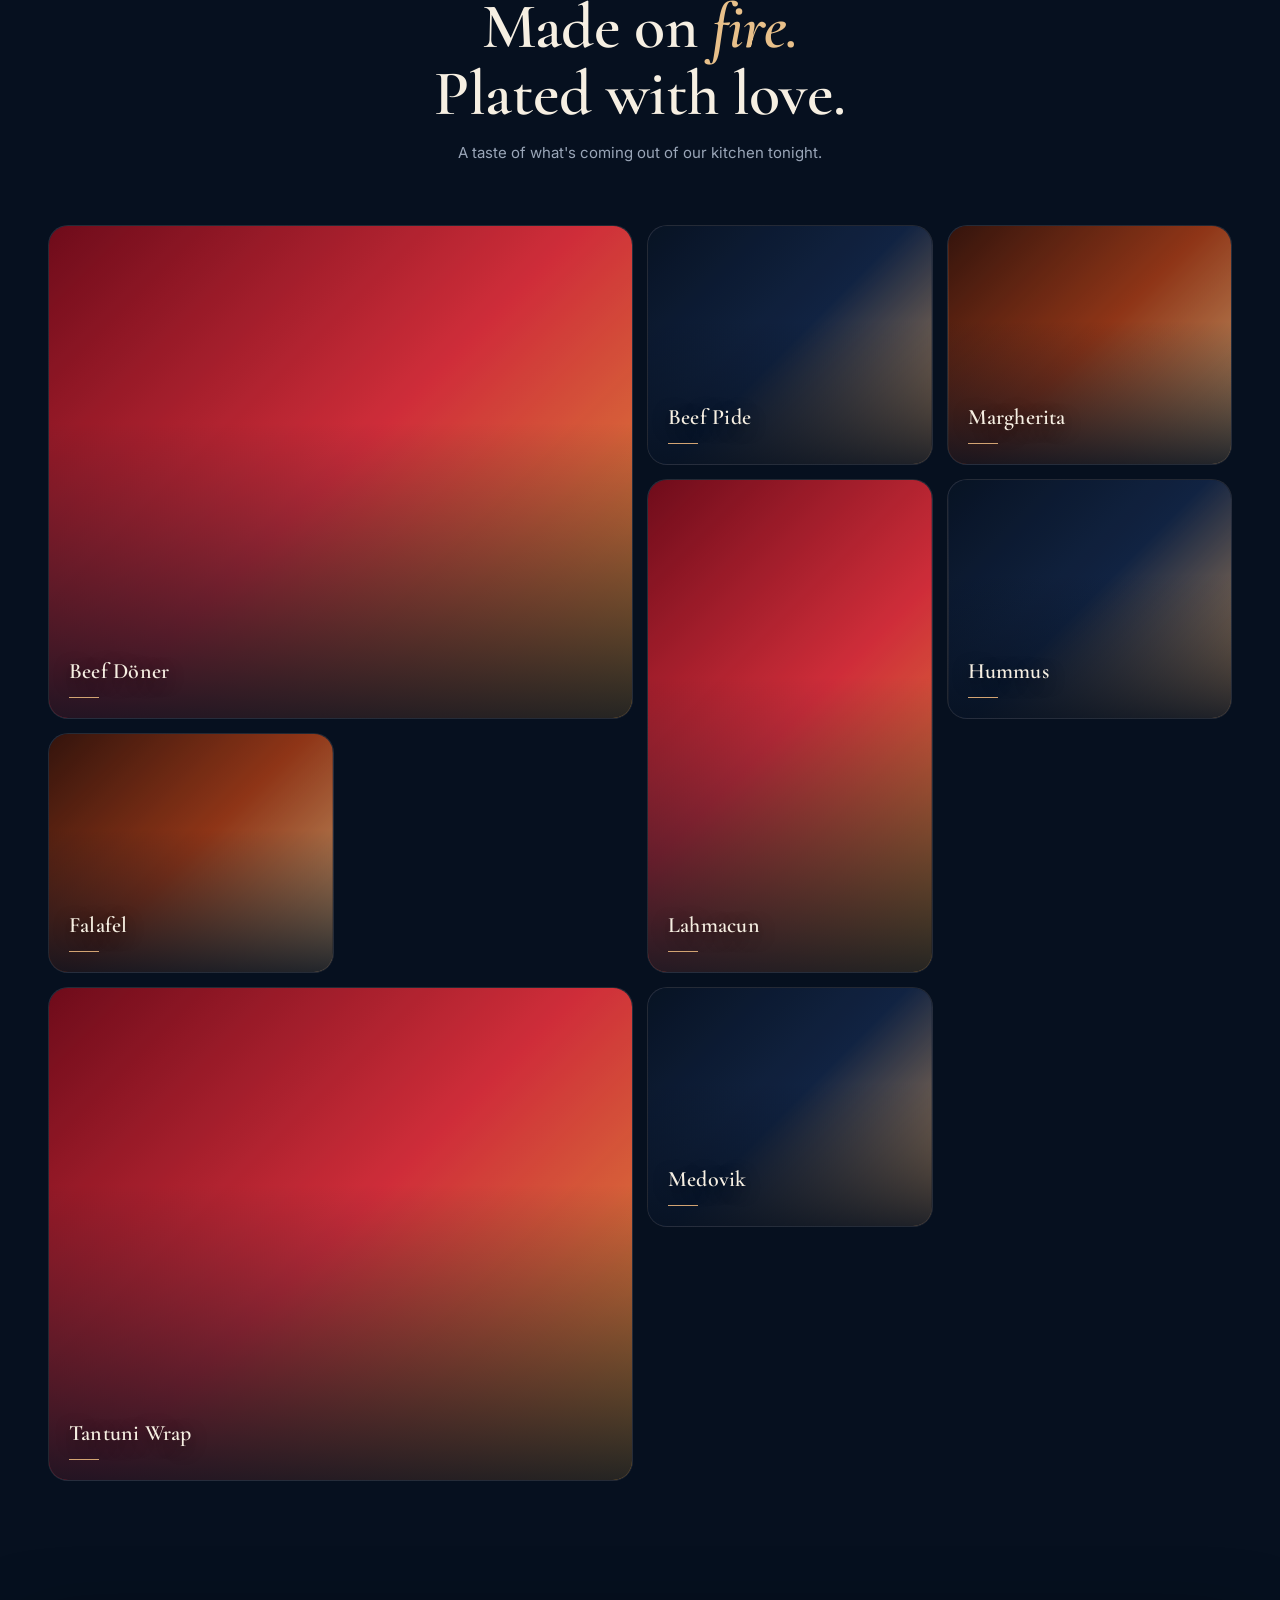
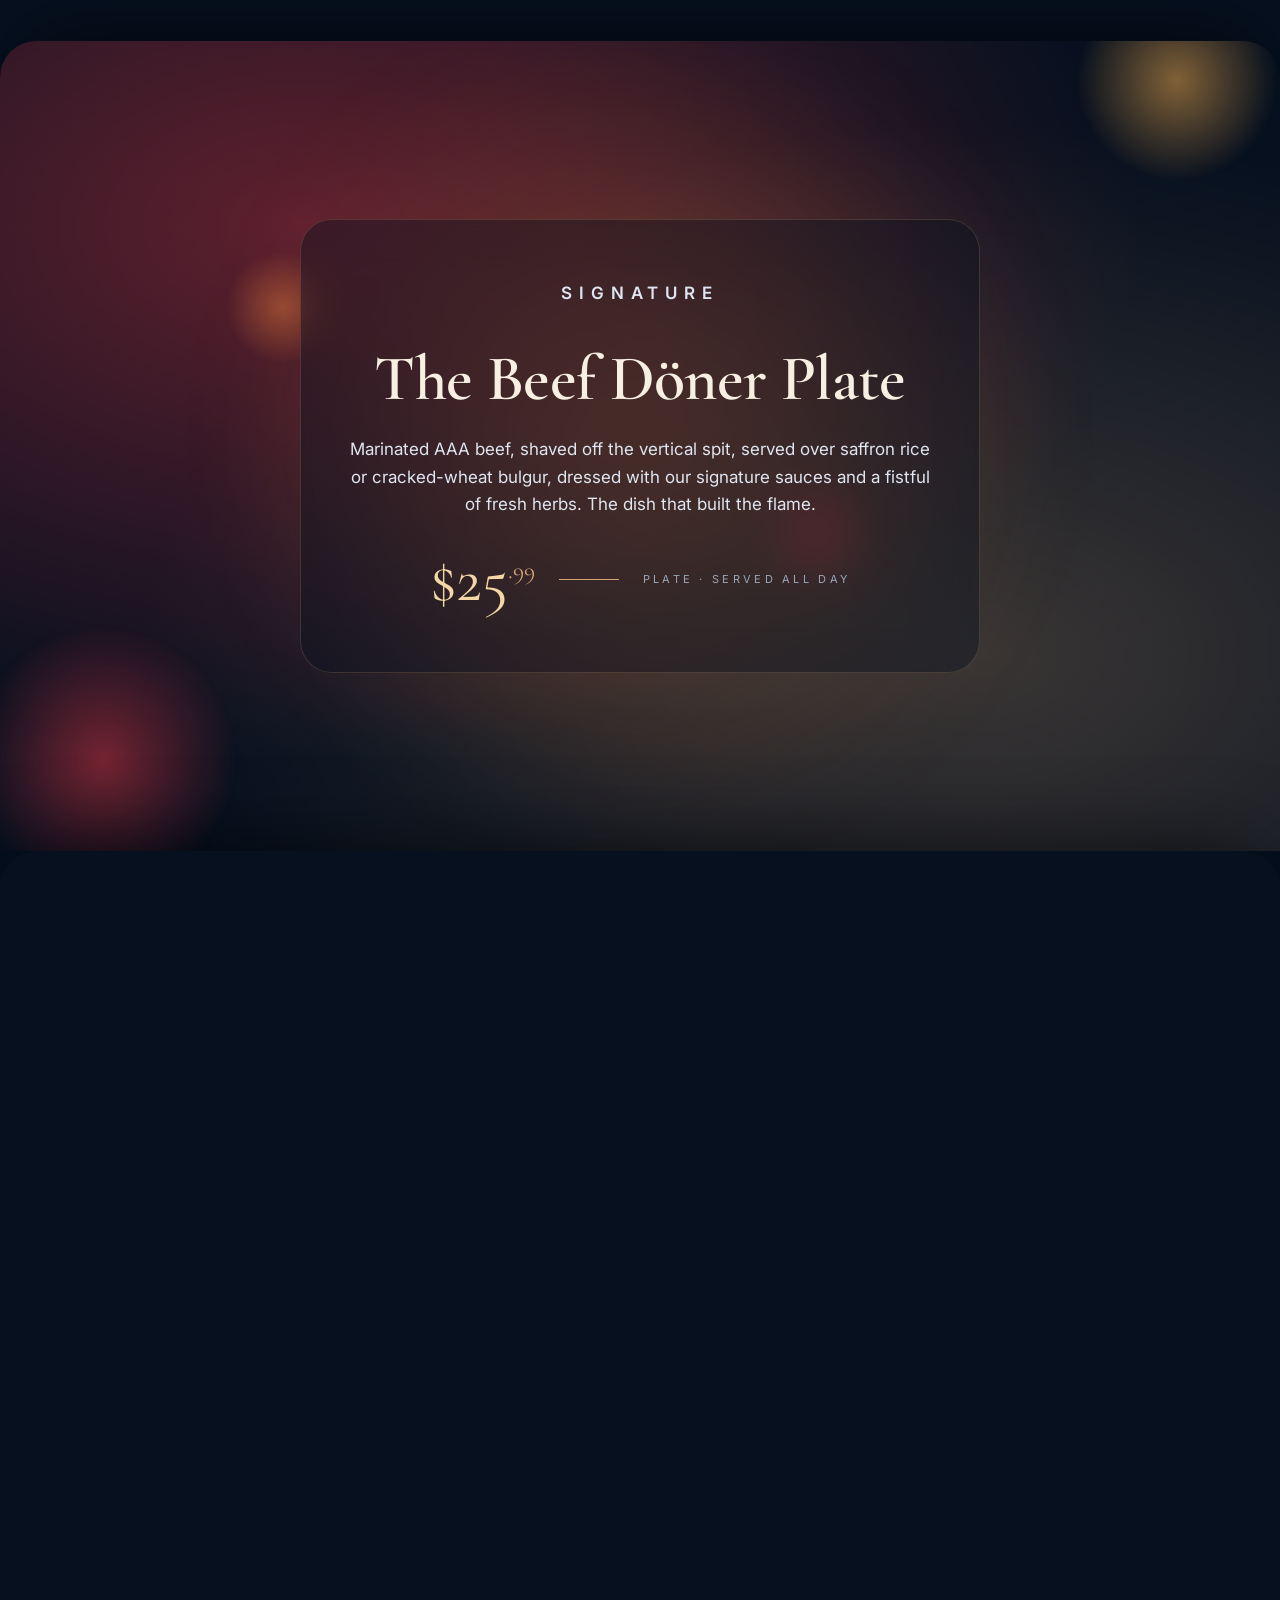
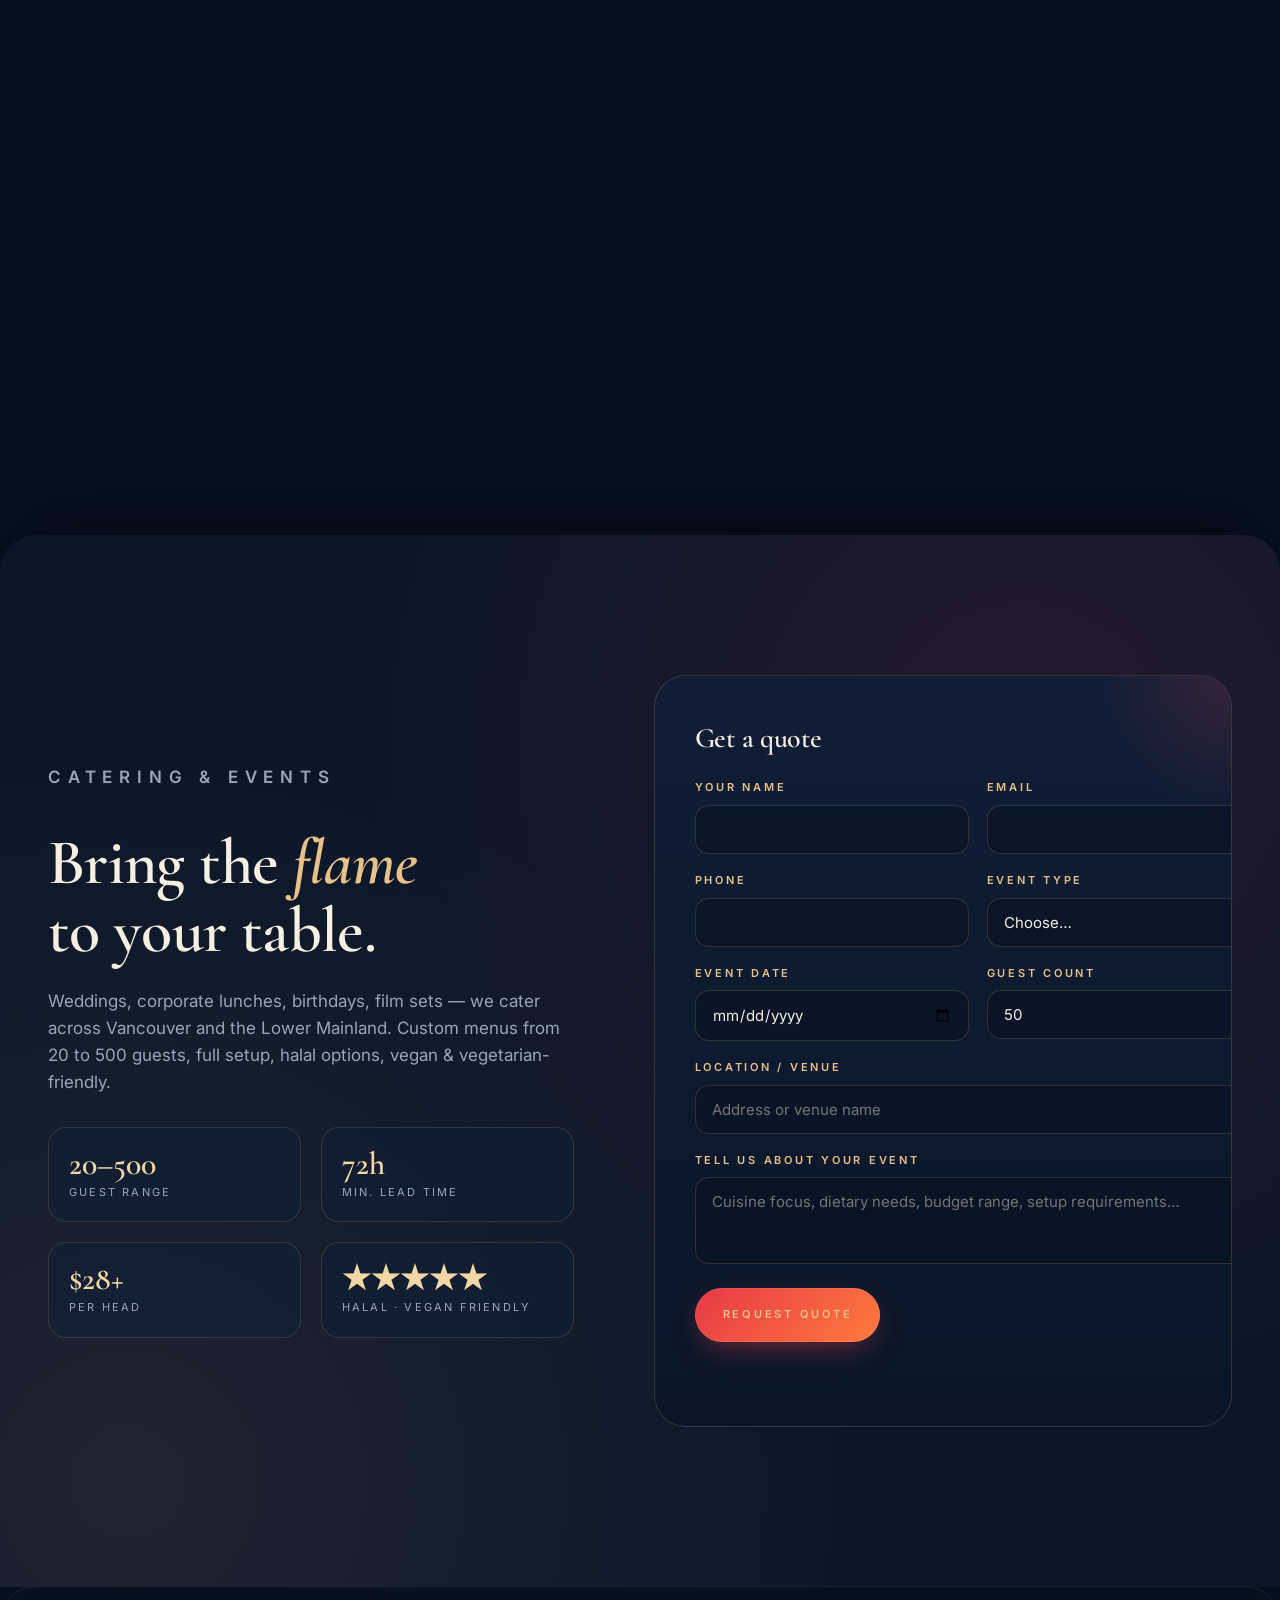
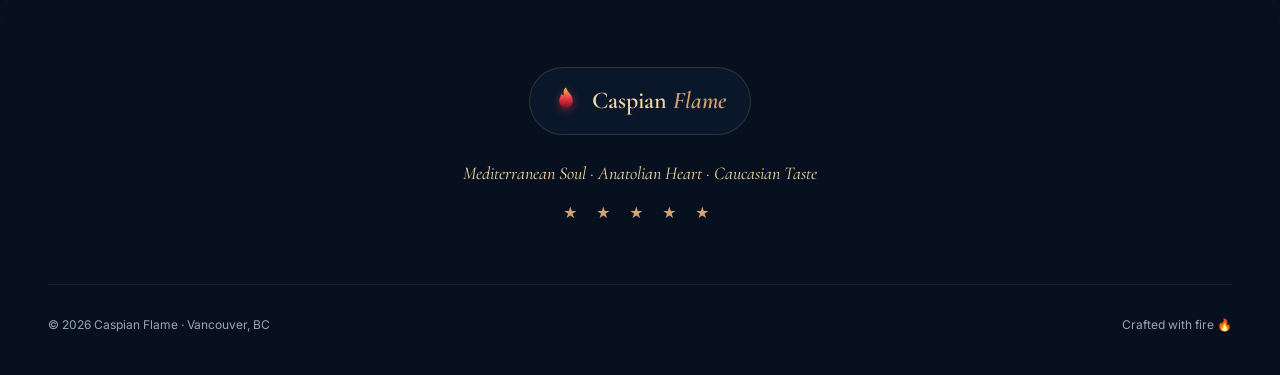
==== commit 444bbf83: "Add rotating promo bar, food photo gallery, catering inquiry form" ====
--- a/index.html
+++ b/index.html
@@ -16,6 +16,12 @@
 <!-- ===== Cursor flame ===== -->
 <div class="cursor-flame" id="cursorFlame" aria-hidden="true"></div>
 
+<!-- ===== Promo bar ===== -->
+<div class="promo" id="promo">
+  <div class="promo-track" id="promoTrack" aria-live="polite"></div>
+  <button class="promo-close" id="promoClose" aria-label="Dismiss">×</button>
+</div>
+
 <!-- ===== Loader ===== -->
 <div class="loader" id="loader">
   <div class="loader-flame">
@@ -36,7 +42,8 @@
     <a href="#home">Home</a>
     <a href="#story">Story</a>
     <a href="#menu">Menu</a>
-    <a href="#signature">Signature</a>
+    <a href="#gallery">Gallery</a>
+    <a href="#catering">Catering</a>
     <a href="#visit">Visit</a>
   </nav>
   <a href="#visit" class="nav-cta">Reserve <span>→</span></a>
@@ -171,6 +178,42 @@
   </div>
 </section>
 
+<!-- ===== Gallery ===== -->
+<section class="gallery stack" id="gallery">
+  <div class="gallery-head">
+    <p class="eyebrow">Gallery</p>
+    <h2>Made on <em>fire.</em><br/>Plated with love.</h2>
+    <p class="gallery-sub">A taste of what's coming out of our kitchen tonight.</p>
+  </div>
+
+  <div class="gallery-grid">
+    <figure class="g-card big" data-q="doner kebab vertical spit">
+      <span class="g-tag">Beef Döner</span>
+    </figure>
+    <figure class="g-card" data-q="turkish pide flatbread">
+      <span class="g-tag">Beef Pide</span>
+    </figure>
+    <figure class="g-card" data-q="margherita pizza wood fire">
+      <span class="g-tag">Margherita</span>
+    </figure>
+    <figure class="g-card tall" data-q="lahmacun turkish flatbread">
+      <span class="g-tag">Lahmacun</span>
+    </figure>
+    <figure class="g-card" data-q="hummus mediterranean dip">
+      <span class="g-tag">Hummus</span>
+    </figure>
+    <figure class="g-card" data-q="falafel chickpea balls">
+      <span class="g-tag">Falafel</span>
+    </figure>
+    <figure class="g-card big" data-q="lavash wrap mediterranean">
+      <span class="g-tag">Tantuni Wrap</span>
+    </figure>
+    <figure class="g-card" data-q="medovik honey cake russian">
+      <span class="g-tag">Medovik</span>
+    </figure>
+  </div>
+</section>
+
 <!-- ===== Signature parallax ===== -->
 <section class="signature stack" id="signature">
   <div class="parallax-layer back" data-depth="0.2"></div>
@@ -237,6 +280,57 @@
   </div>
 </section>
 
+<!-- ===== Catering ===== -->
+<section class="catering stack" id="catering">
+  <div class="cater-grid">
+    <div class="cater-copy reveal">
+      <p class="eyebrow">Catering & Events</p>
+      <h2>Bring the <em>flame</em><br/>to your table.</h2>
+      <p>
+        Weddings, corporate lunches, birthdays, film sets — we cater across
+        Vancouver and the Lower Mainland. Custom menus from 20 to 500 guests,
+        full setup, halal options, vegan & vegetarian-friendly.
+      </p>
+      <ul class="cater-features">
+        <li><strong>20–500</strong><span>guest range</span></li>
+        <li><strong>72h</strong><span>min. lead time</span></li>
+        <li><strong>$28+</strong><span>per head</span></li>
+        <li><strong>★★★★★</strong><span>halal · vegan friendly</span></li>
+      </ul>
+    </div>
+
+    <form class="cater-form reveal" id="cateringForm" autocomplete="off">
+      <h3>Get a quote</h3>
+      <div class="row">
+        <label><span>Your Name</span><input type="text" required name="name" /></label>
+        <label><span>Email</span><input type="email" required name="email" /></label>
+      </div>
+      <div class="row">
+        <label><span>Phone</span><input type="tel" name="phone" /></label>
+        <label><span>Event Type</span>
+          <select name="eventType" required>
+            <option value="">Choose…</option>
+            <option>Wedding</option>
+            <option>Corporate</option>
+            <option>Birthday</option>
+            <option>Film / Production</option>
+            <option>Private Dinner</option>
+            <option>Other</option>
+          </select>
+        </label>
+      </div>
+      <div class="row">
+        <label><span>Event Date</span><input type="date" required name="date" /></label>
+        <label><span>Guest Count</span><input type="number" min="20" max="500" required name="guests" value="50" /></label>
+      </div>
+      <label class="full"><span>Location / Venue</span><input type="text" name="venue" placeholder="Address or venue name" /></label>
+      <label class="full"><span>Tell us about your event</span><textarea name="notes" rows="3" placeholder="Cuisine focus, dietary needs, budget range, setup requirements…"></textarea></label>
+      <button class="btn btn-primary"><span>Request Quote</span></button>
+      <p class="cater-msg" id="cateringMsg"></p>
+    </form>
+  </div>
+</section>
+
 <!-- ===== Footer ===== -->
 <footer class="foot">
   <div class="foot-top">
--- a/styles.css
+++ b/styles.css
@@ -97,10 +97,57 @@
 @media (max-width:780px){.cursor-flame{display:none}}
 
 /* ============================================================
+   Promo bar
+============================================================ */
+.promo{
+  position:fixed;top:0;left:0;right:0;height:38px;z-index:101;
+  background:linear-gradient(90deg,var(--flame) 0%,var(--flame-2) 50%,var(--gold-500) 100%);
+  display:flex;align-items:center;overflow:hidden;
+  box-shadow:0 6px 20px -8px rgba(230,57,70,.6);
+  transition:transform .5s var(--ease);
+}
+.promo.hidden{transform:translateY(-100%)}
+.promo-track{
+  flex:1;position:relative;height:100%;
+  display:flex;align-items:center;justify-content:center;
+  font-size:13px;font-weight:600;letter-spacing:.08em;color:#fff;
+  text-transform:uppercase;
+}
+.promo-track .slide{
+  position:absolute;inset:0;
+  display:flex;align-items:center;justify-content:center;gap:10px;
+  opacity:0;transform:translateY(8px);
+  transition:opacity .6s var(--ease),transform .6s var(--ease);
+  padding:0 50px;text-align:center;
+}
+.promo-track .slide.active{opacity:1;transform:translateY(0)}
+.promo-track .pill{
+  background:rgba(0,0,0,.25);padding:3px 10px;border-radius:999px;
+  font-size:10px;letter-spacing:.2em;
+}
+.promo-track strong{color:#fff;font-weight:700}
+.promo-close{
+  position:absolute;right:14px;top:50%;transform:translateY(-50%);
+  width:24px;height:24px;border-radius:50%;color:#fff;font-size:18px;
+  background:rgba(0,0,0,.2);display:grid;place-items:center;line-height:1;
+  transition:background .3s;
+}
+.promo-close:hover{background:rgba(0,0,0,.4)}
+
+body.promo-dismissed .promo{display:none}
+body.promo-dismissed .nav{top:0}
+
+@media (max-width:680px){
+  .promo{height:34px}
+  .promo-track{font-size:11px}
+  .nav{top:34px}
+}
+
+/* ============================================================
    Nav
 ============================================================ */
 .nav{
-  position:fixed;top:0;left:0;right:0;z-index:100;
+  position:fixed;top:38px;left:0;right:0;z-index:100;
   display:flex;align-items:center;justify-content:space-between;
   padding:20px 48px;
   transition:background .4s var(--ease),padding .4s var(--ease),backdrop-filter .4s;
@@ -441,6 +488,74 @@
 @media (max-width:680px){.rail-btn{display:none}.dish{flex-basis:280px;height:420px}}
 
 /* ============================================================
+   Gallery
+============================================================ */
+.gallery{padding:140px 48px 160px;background:var(--navy-900)}
+.gallery-head{text-align:center;max-width:760px;margin:0 auto 60px}
+.gallery-head h2{margin:8px 0 14px}
+.gallery-sub{color:var(--muted);font-size:15px}
+
+.gallery-grid{
+  display:grid;
+  grid-template-columns:repeat(4,1fr);
+  grid-auto-rows:240px;
+  gap:14px;
+  max-width:1400px;margin:0 auto;
+}
+.g-card{
+  position:relative;overflow:hidden;border-radius:20px;
+  background:linear-gradient(135deg,var(--navy-700),var(--navy-800));
+  border:1px solid rgba(212,165,116,.12);
+  cursor:pointer;
+  transform:translateZ(0);
+  transition:transform .6s var(--ease),box-shadow .6s var(--ease),border-color .4s;
+}
+.g-card.big{grid-column:span 2;grid-row:span 2}
+.g-card.tall{grid-row:span 2}
+.g-card::before{
+  content:"";position:absolute;inset:0;
+  background-size:cover;background-position:center;
+  background-image:var(--bg);
+  transition:transform 1.2s var(--ease),filter .6s var(--ease);
+  filter:saturate(1.1) brightness(.85);
+}
+.g-card::after{
+  content:"";position:absolute;inset:0;
+  background:linear-gradient(180deg,transparent 40%,rgba(6,16,31,.85) 100%);
+  transition:opacity .5s var(--ease);
+}
+.g-card:hover{
+  transform:translateY(-6px);
+  border-color:rgba(212,165,116,.4);
+  box-shadow:0 40px 80px -30px rgba(230,57,70,.5);
+}
+.g-card:hover::before{transform:scale(1.12);filter:saturate(1.25) brightness(1)}
+.g-tag{
+  position:absolute;left:20px;bottom:20px;z-index:2;
+  font-family:var(--serif);font-size:22px;color:var(--cream);
+  font-weight:600;letter-spacing:.01em;
+  text-shadow:0 4px 16px rgba(0,0,0,.6);
+  transform:translateY(0);transition:transform .5s var(--ease);
+}
+.g-card:hover .g-tag{transform:translateY(-4px)}
+.g-tag::after{
+  content:"";display:block;width:30px;height:1px;background:var(--gold-500);
+  margin-top:8px;transition:width .5s var(--ease);
+}
+.g-card:hover .g-tag::after{width:60px}
+
+@media (max-width:980px){
+  .gallery-grid{grid-template-columns:repeat(2,1fr);grid-auto-rows:200px}
+  .g-card.big{grid-column:span 2;grid-row:span 2}
+  .g-card.tall{grid-row:span 1}
+}
+@media (max-width:560px){
+  .gallery{padding:80px 16px 100px}
+  .gallery-grid{grid-template-columns:1fr;grid-auto-rows:240px}
+  .g-card.big{grid-column:span 1;grid-row:span 1}
+}
+
+/* ============================================================
    Signature parallax
 ============================================================ */
 .signature{
@@ -529,6 +644,86 @@
 }
 
 /* ============================================================
+   Catering
+============================================================ */
+.catering{
+  padding:140px 48px 160px;
+  background:
+    radial-gradient(circle at 80% 20%,rgba(230,57,70,.12),transparent 50%),
+    radial-gradient(circle at 10% 90%,rgba(212,165,116,.1),transparent 50%),
+    var(--navy-800);
+}
+.cater-grid{
+  max-width:1280px;margin:0 auto;
+  display:grid;grid-template-columns:1fr 1.1fr;gap:80px;align-items:center;
+}
+.cater-copy h2{margin:8px 0 24px}
+.cater-copy p{color:var(--muted);font-size:17px;margin-bottom:30px}
+.cater-features{
+  list-style:none;display:grid;grid-template-columns:repeat(2,1fr);
+  gap:20px;margin-top:30px;
+}
+.cater-features li{
+  padding:20px;border-radius:18px;
+  background:rgba(15,30,54,.6);
+  border:1px solid rgba(212,165,116,.18);
+  display:flex;flex-direction:column;gap:4px;
+  transition:border-color .3s,transform .4s var(--ease);
+}
+.cater-features li:hover{border-color:rgba(212,165,116,.4);transform:translateY(-3px)}
+.cater-features strong{
+  font-family:var(--serif);font-size:32px;color:var(--gold-300);
+  font-weight:600;line-height:1;
+}
+.cater-features span{
+  font-size:11px;letter-spacing:.2em;text-transform:uppercase;color:var(--muted);
+}
+
+.cater-form{
+  background:linear-gradient(180deg,var(--navy-700),var(--navy-800));
+  border:1px solid rgba(212,165,116,.2);
+  border-radius:32px;padding:48px 40px;
+  display:grid;gap:18px;
+  position:relative;overflow:hidden;
+}
+.cater-form::before{
+  content:"";position:absolute;top:-160px;right:-160px;
+  width:320px;height:320px;border-radius:50%;
+  background:radial-gradient(circle,rgba(230,57,70,.18),transparent 60%);
+}
+.cater-form h3{
+  font-family:var(--serif);font-size:28px;color:var(--cream);
+  margin-bottom:8px;position:relative;
+}
+.cater-form .row{display:grid;grid-template-columns:1fr 1fr;gap:18px;position:relative}
+.cater-form label{display:flex;flex-direction:column;gap:8px;position:relative}
+.cater-form label.full{grid-column:1/-1}
+.cater-form span{font-size:11px;letter-spacing:.25em;text-transform:uppercase;color:var(--gold-400);font-weight:600}
+.cater-form input,
+.cater-form select,
+.cater-form textarea{
+  background:rgba(6,16,31,.5);border:1px solid rgba(212,165,116,.2);border-radius:14px;
+  padding:14px 16px;color:var(--cream);font-family:inherit;font-size:15px;
+  transition:border-color .3s,background .3s;resize:vertical;
+}
+.cater-form select{appearance:none;background-image:linear-gradient(45deg,transparent 50%,var(--gold-500) 50%),linear-gradient(135deg,var(--gold-500) 50%,transparent 50%);
+  background-position:calc(100% - 22px) 50%,calc(100% - 16px) 50%;
+  background-size:6px 6px,6px 6px;background-repeat:no-repeat;padding-right:42px}
+.cater-form input:focus,
+.cater-form select:focus,
+.cater-form textarea:focus{outline:none;border-color:var(--gold-500);background:rgba(6,16,31,.85)}
+.cater-form .btn{justify-self:start;margin-top:6px}
+.cater-msg{color:var(--gold-400);font-size:13px;min-height:18px}
+
+@media (max-width:980px){
+  .catering{padding:80px 20px 100px}
+  .cater-grid{grid-template-columns:1fr;gap:50px}
+  .cater-form{padding:36px 24px;border-radius:24px}
+  .cater-form .row{grid-template-columns:1fr}
+  .cater-features{grid-template-columns:1fr}
+}
+
+/* ============================================================
    Footer
 ============================================================ */
 .foot{padding:80px 48px 40px;background:var(--navy-900);border-top:1px solid rgba(212,165,116,.12)}
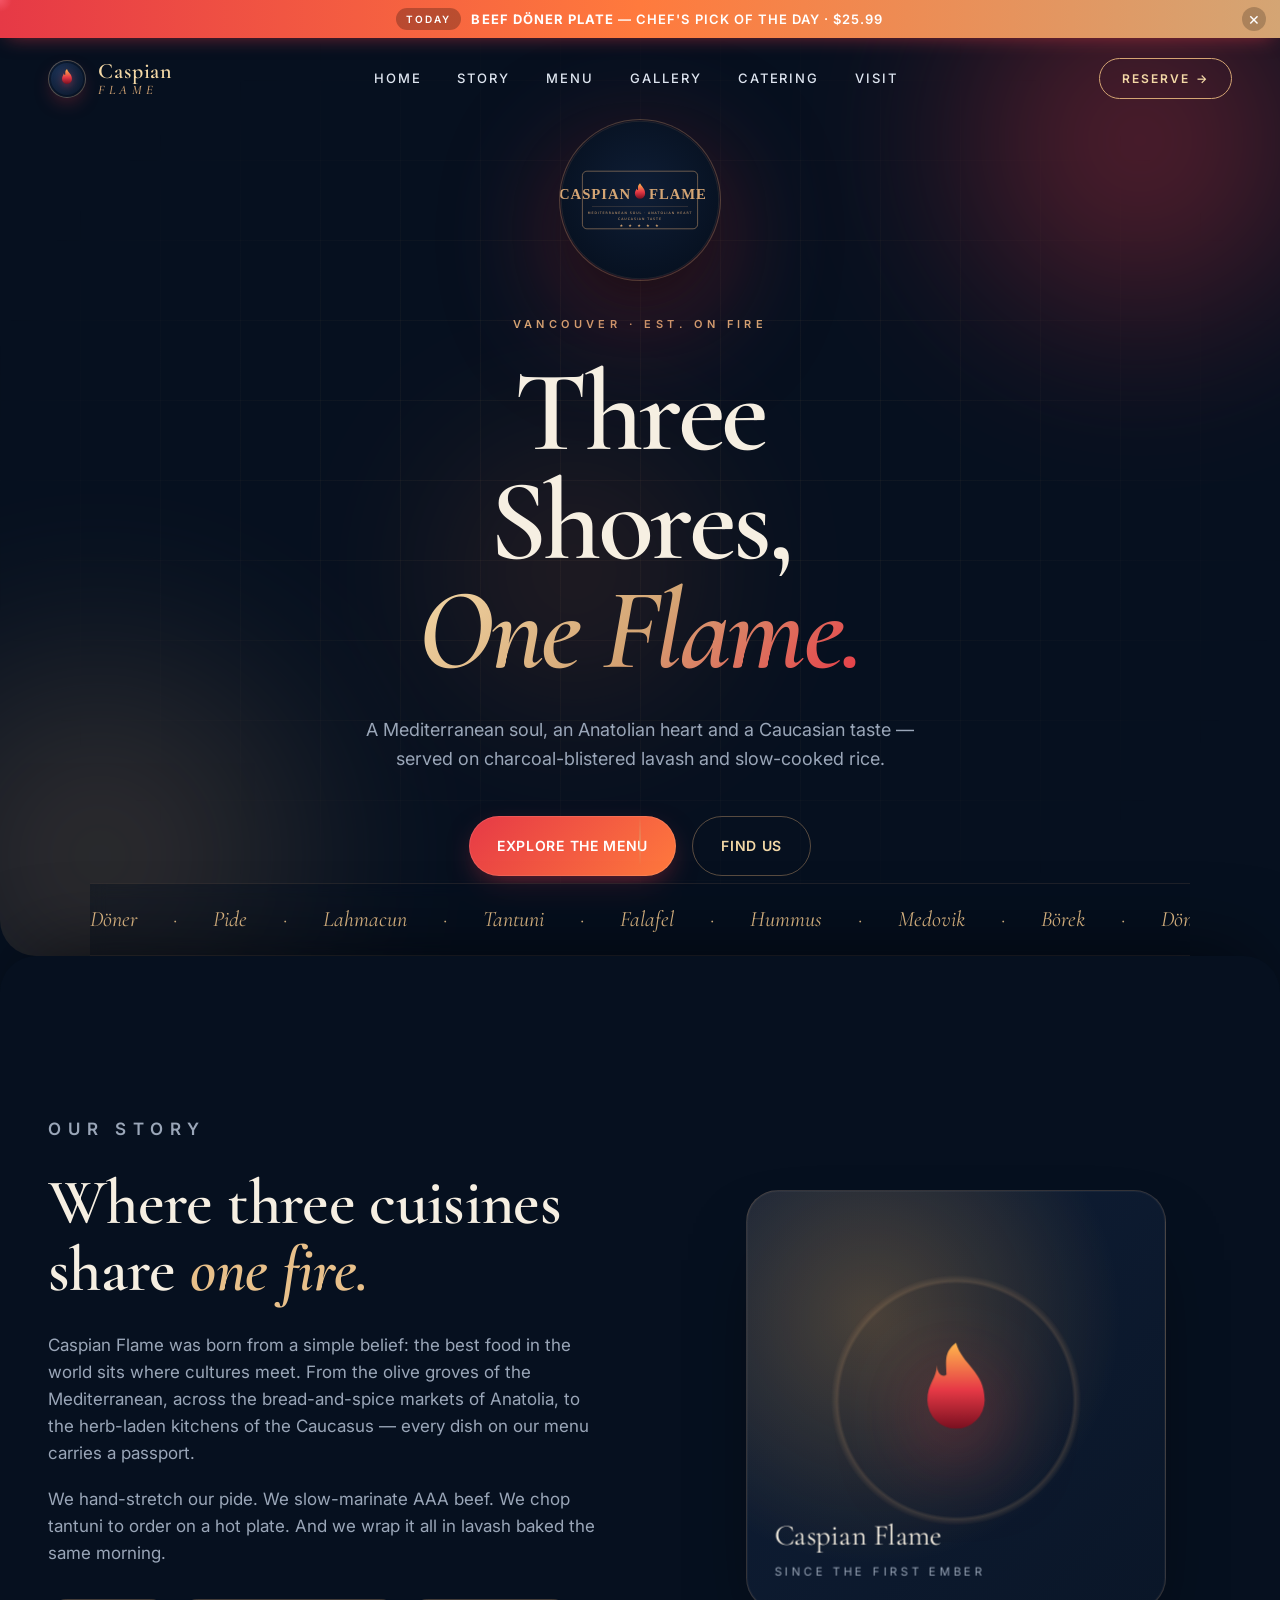
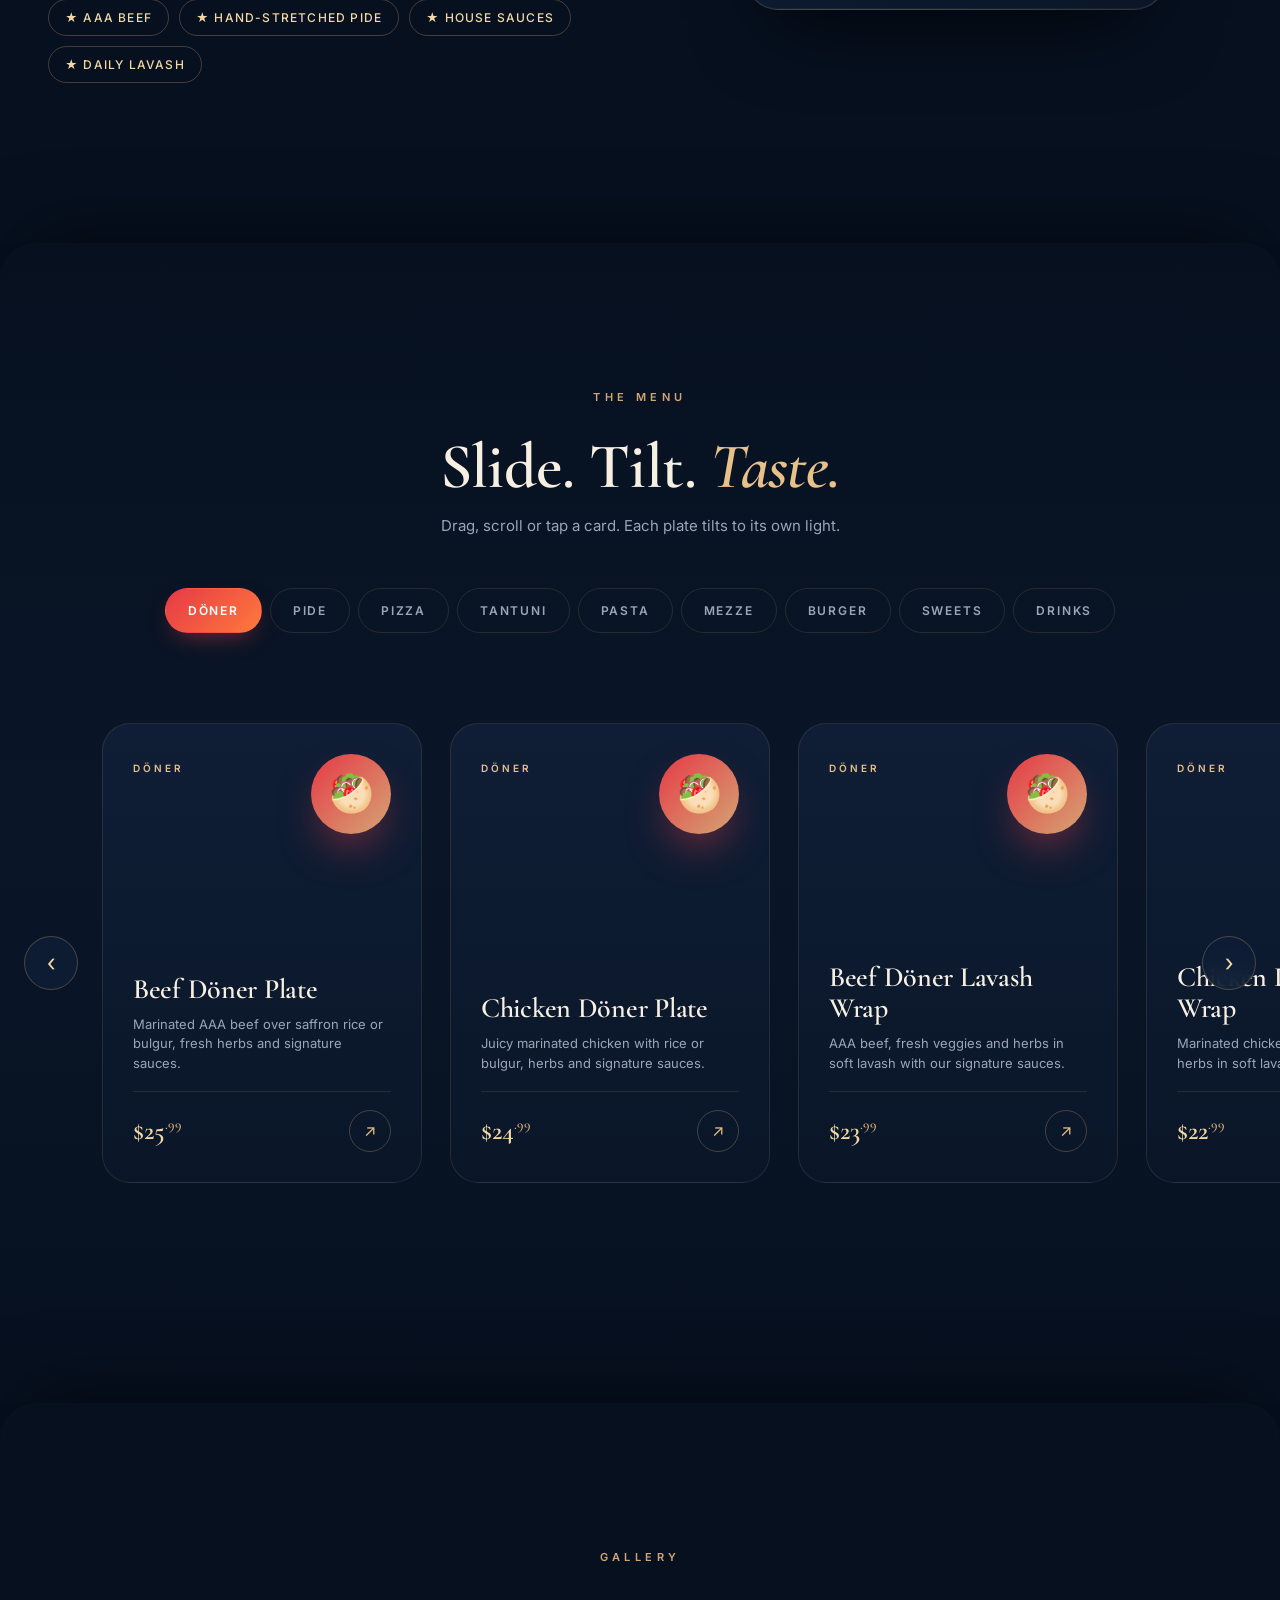
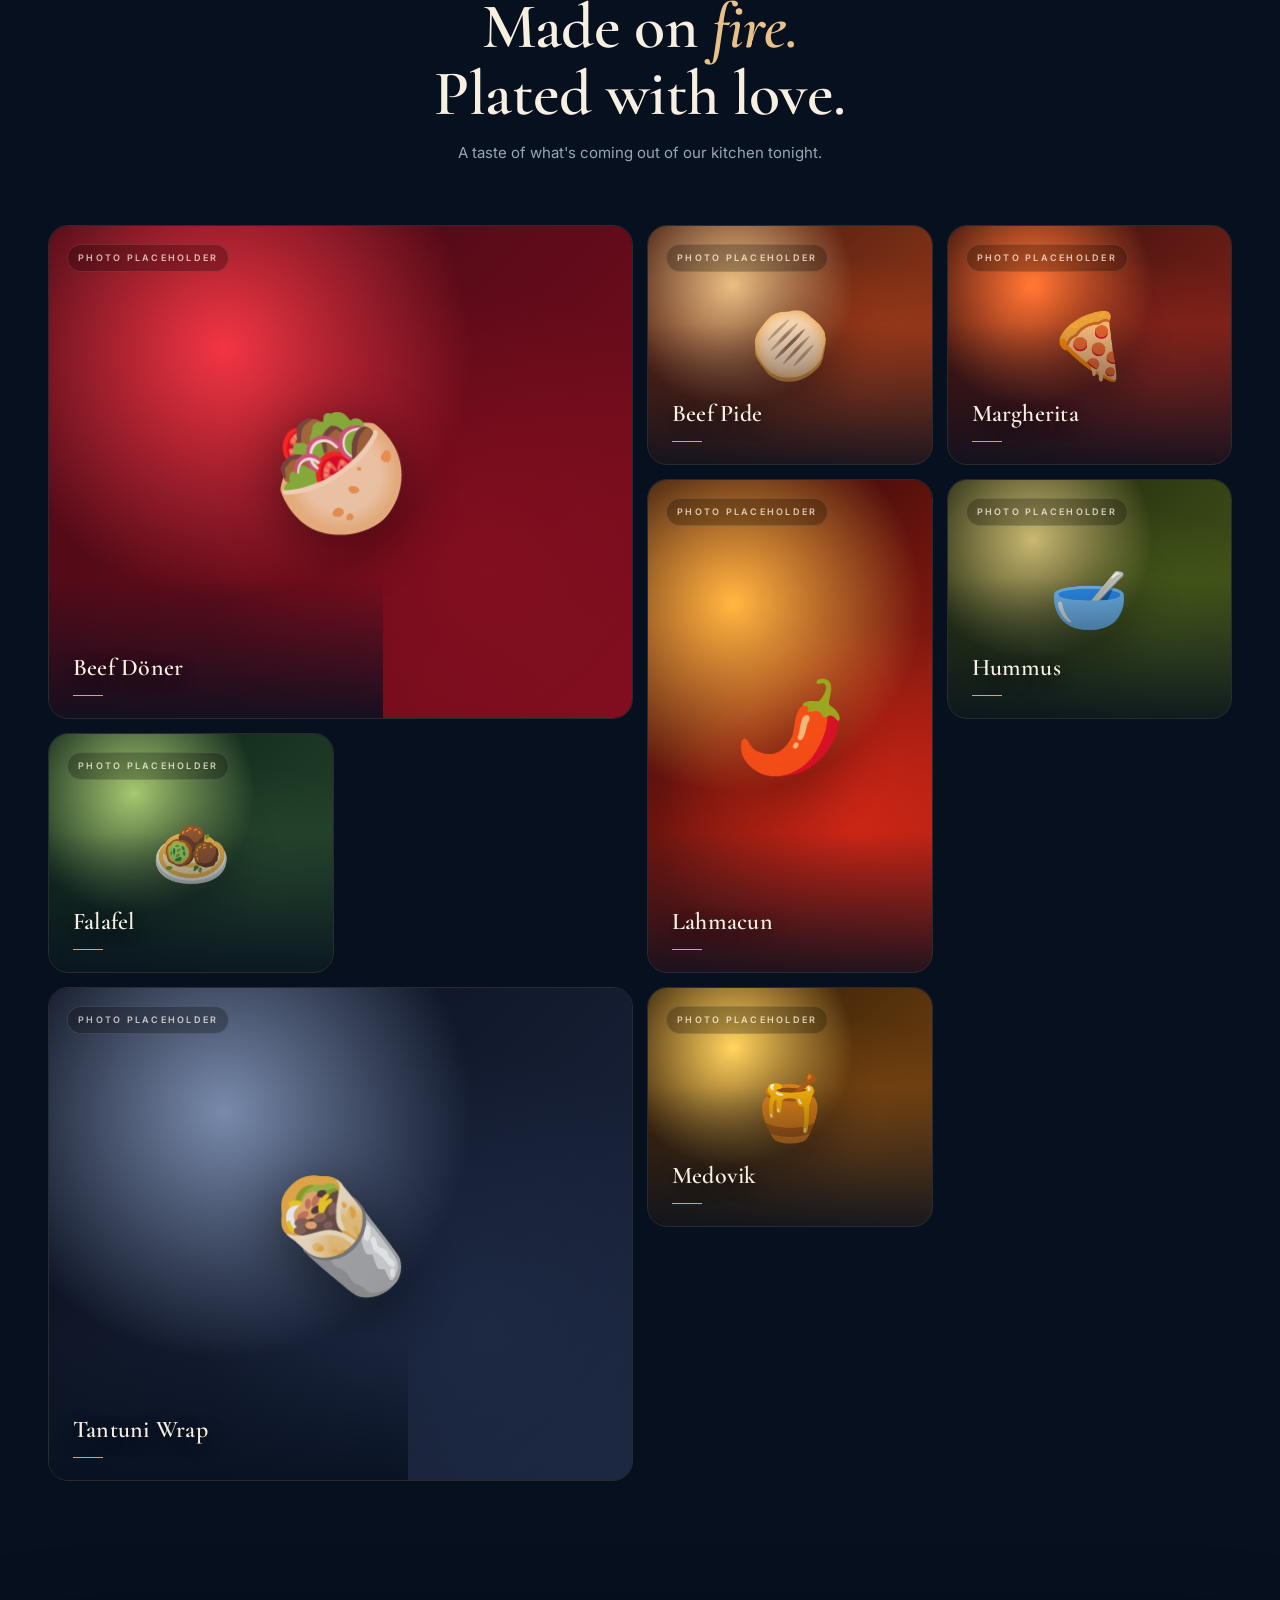
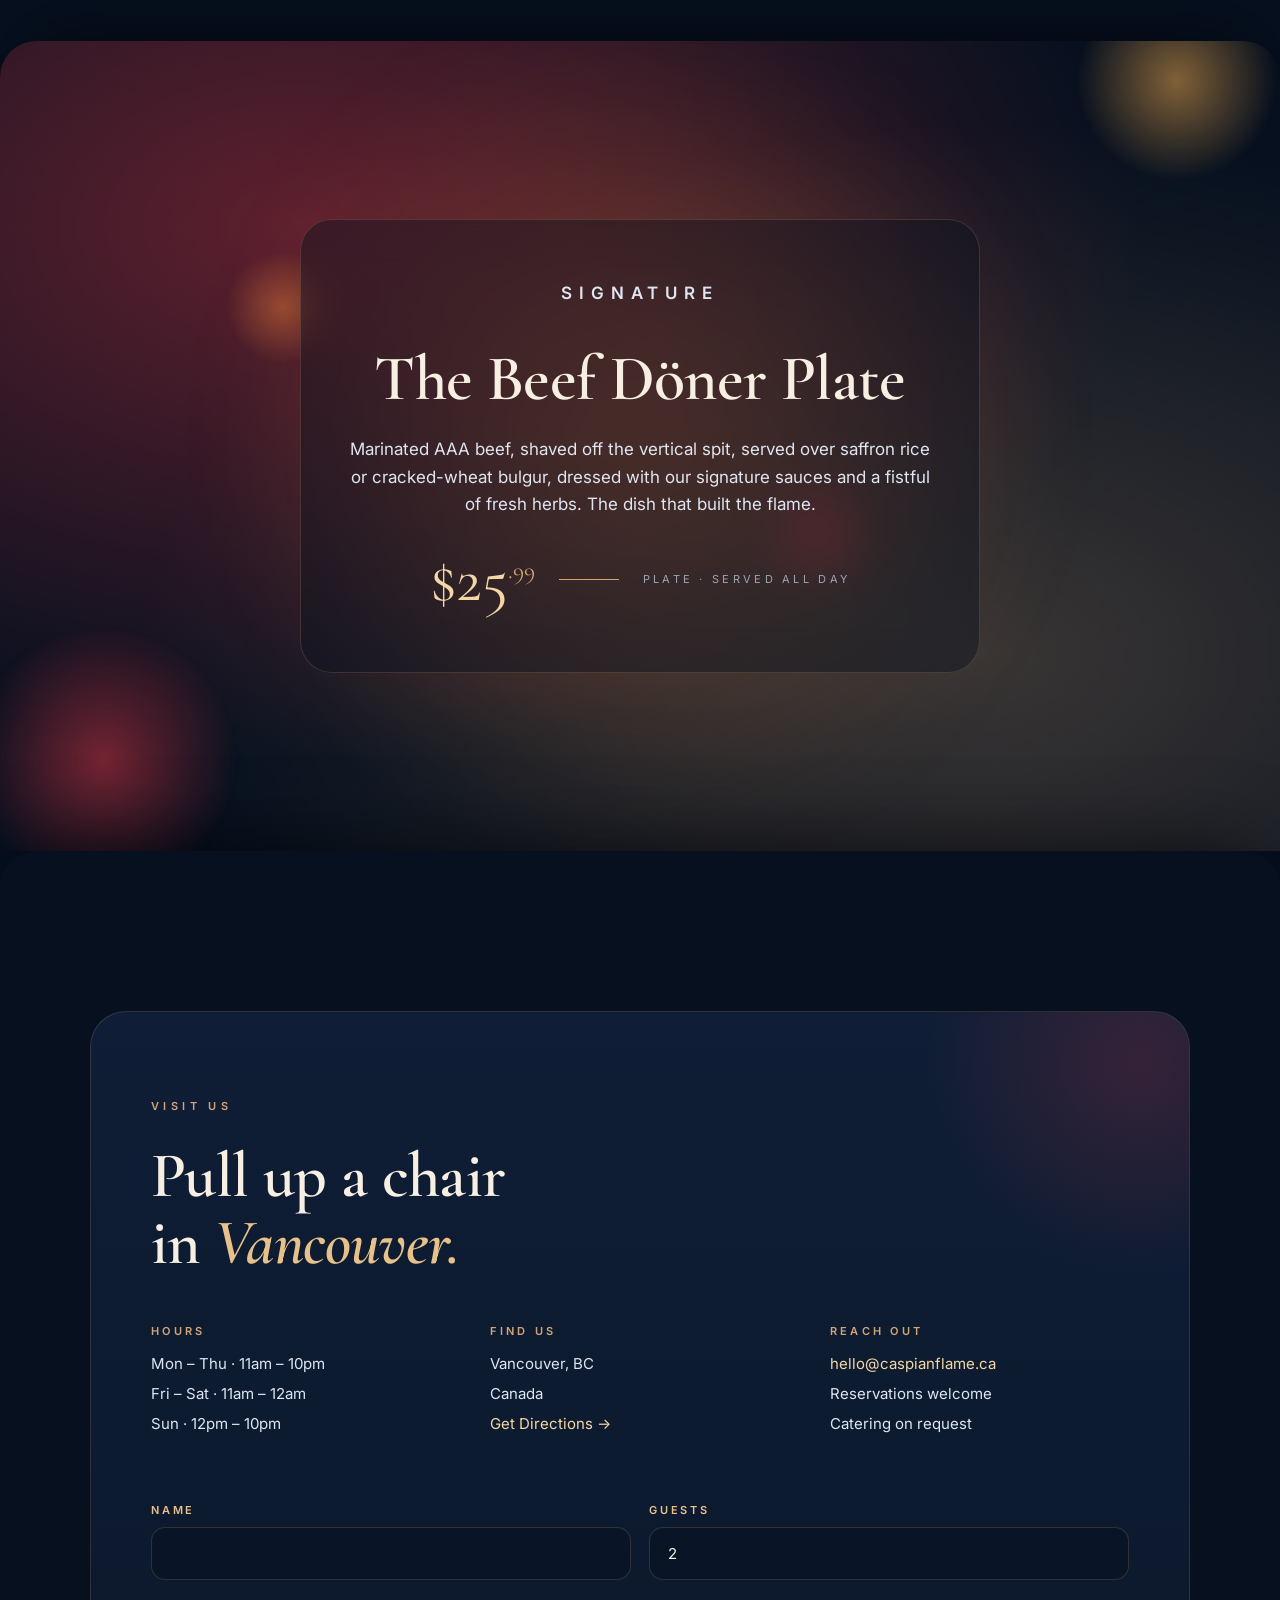
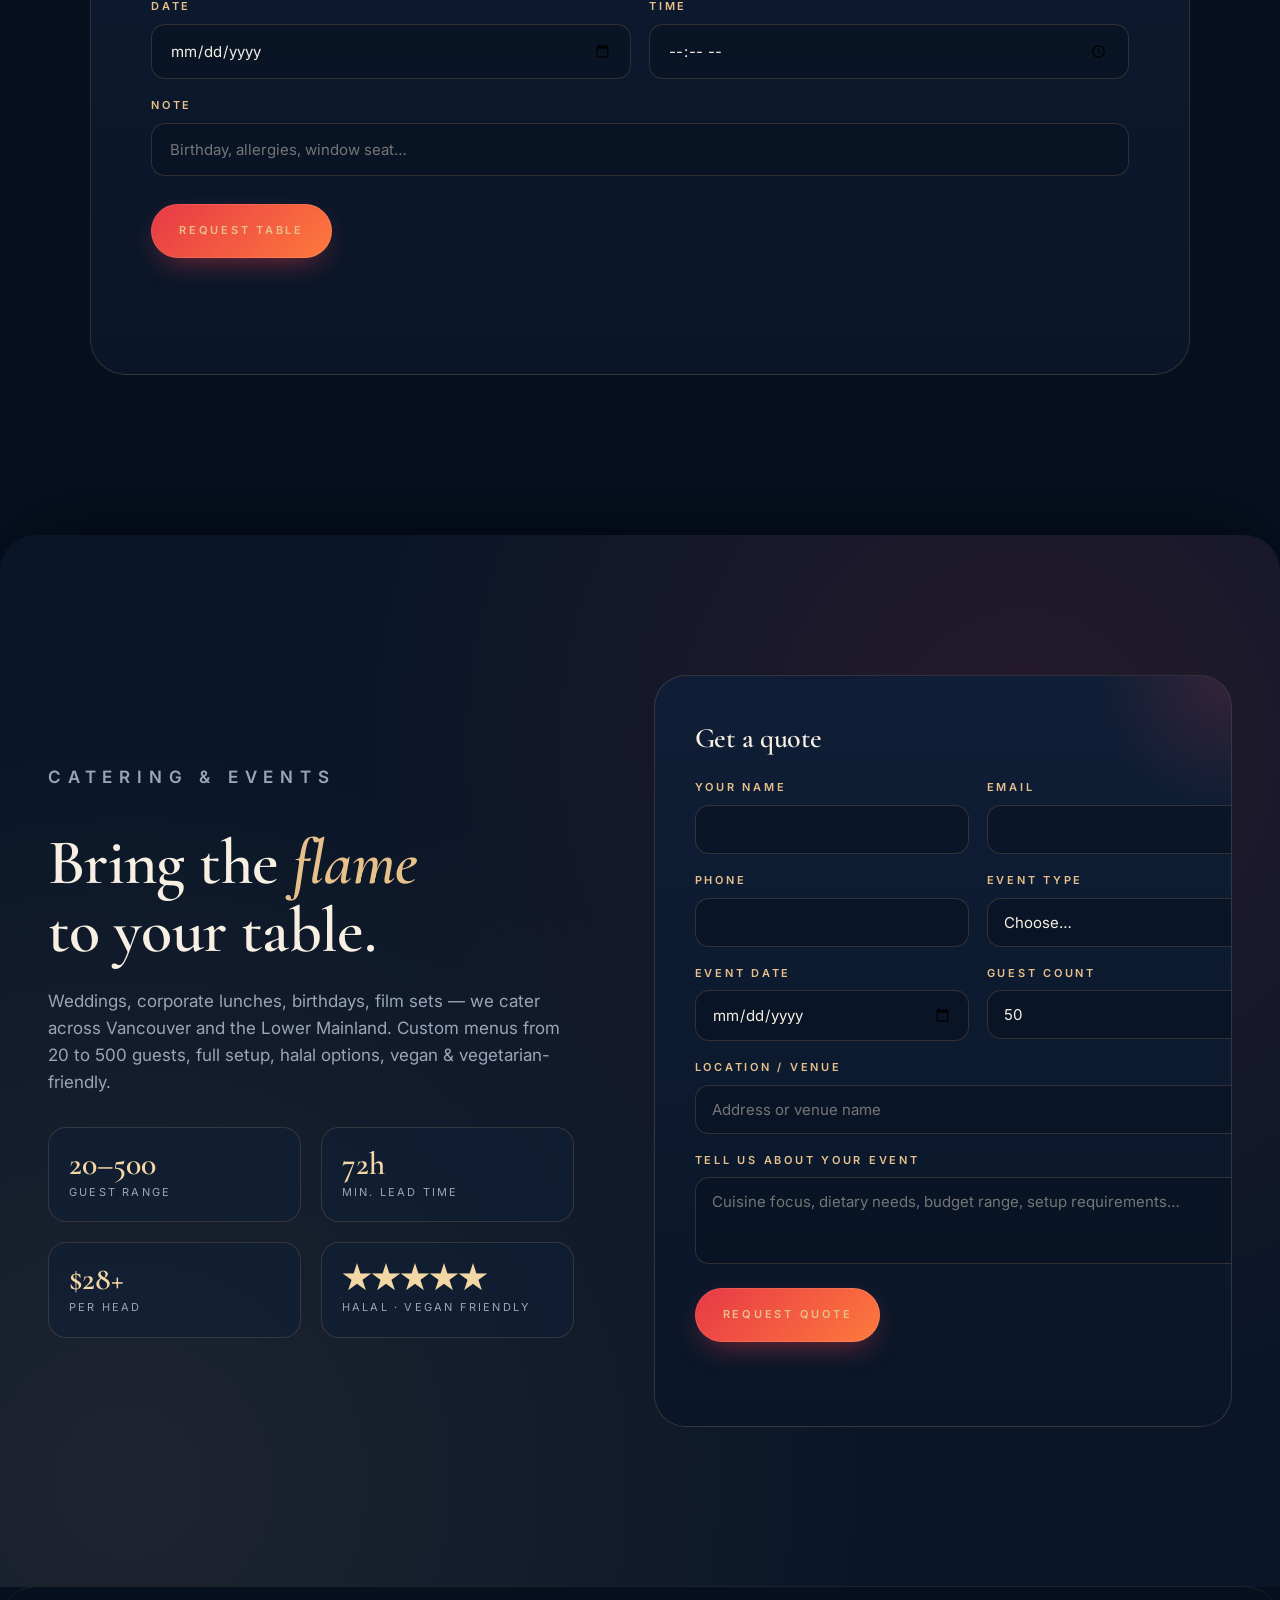
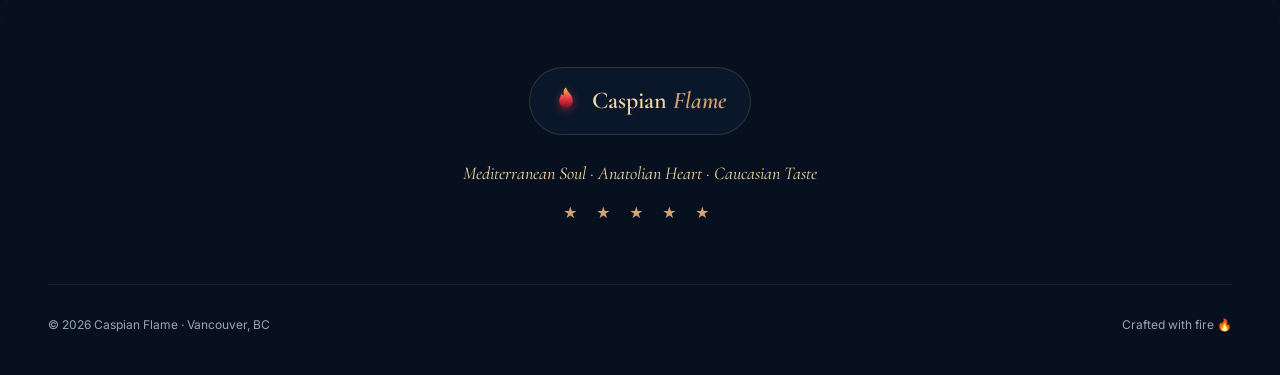
==== commit 23084336: "Visible CSS gallery placeholders + comprehensive mobile responsive pass" ====
--- a/index.html
+++ b/index.html
@@ -187,30 +187,14 @@
   </div>
 
   <div class="gallery-grid">
-    <figure class="g-card big" data-q="doner kebab vertical spit">
-      <span class="g-tag">Beef Döner</span>
-    </figure>
-    <figure class="g-card" data-q="turkish pide flatbread">
-      <span class="g-tag">Beef Pide</span>
-    </figure>
-    <figure class="g-card" data-q="margherita pizza wood fire">
-      <span class="g-tag">Margherita</span>
-    </figure>
-    <figure class="g-card tall" data-q="lahmacun turkish flatbread">
-      <span class="g-tag">Lahmacun</span>
-    </figure>
-    <figure class="g-card" data-q="hummus mediterranean dip">
-      <span class="g-tag">Hummus</span>
-    </figure>
-    <figure class="g-card" data-q="falafel chickpea balls">
-      <span class="g-tag">Falafel</span>
-    </figure>
-    <figure class="g-card big" data-q="lavash wrap mediterranean">
-      <span class="g-tag">Tantuni Wrap</span>
-    </figure>
-    <figure class="g-card" data-q="medovik honey cake russian">
-      <span class="g-tag">Medovik</span>
-    </figure>
+    <figure class="g-card big" data-tone="ember"   data-icon="🥙"><span class="g-hint">Photo Placeholder</span><span class="g-tag">Beef Döner</span></figure>
+    <figure class="g-card"     data-tone="amber"   data-icon="🫓"><span class="g-hint">Photo Placeholder</span><span class="g-tag">Beef Pide</span></figure>
+    <figure class="g-card"     data-tone="rust"    data-icon="🍕"><span class="g-hint">Photo Placeholder</span><span class="g-tag">Margherita</span></figure>
+    <figure class="g-card tall" data-tone="paprika" data-icon="🌶️"><span class="g-hint">Photo Placeholder</span><span class="g-tag">Lahmacun</span></figure>
+    <figure class="g-card"     data-tone="olive"   data-icon="🥣"><span class="g-hint">Photo Placeholder</span><span class="g-tag">Hummus</span></figure>
+    <figure class="g-card"     data-tone="herb"    data-icon="🧆"><span class="g-hint">Photo Placeholder</span><span class="g-tag">Falafel</span></figure>
+    <figure class="g-card big" data-tone="charcoal" data-icon="🌯"><span class="g-hint">Photo Placeholder</span><span class="g-tag">Tantuni Wrap</span></figure>
+    <figure class="g-card"     data-tone="honey"   data-icon="🍯"><span class="g-hint">Photo Placeholder</span><span class="g-tag">Medovik</span></figure>
   </div>
 </section>
 
--- a/styles.css
+++ b/styles.css
@@ -504,37 +504,66 @@
 }
 .g-card{
   position:relative;overflow:hidden;border-radius:20px;
-  background:linear-gradient(135deg,var(--navy-700),var(--navy-800));
-  border:1px solid rgba(212,165,116,.12);
+  border:1px solid rgba(212,165,116,.18);
   cursor:pointer;
   transform:translateZ(0);
   transition:transform .6s var(--ease),box-shadow .6s var(--ease),border-color .4s;
-}
+  --c1:#7a1020;--c2:#e63946;--c3:#ffb84d;
+}
+.g-card[data-tone="ember"]   {--c1:#3a0a14;--c2:#7a1020;--c3:#e63946}
+.g-card[data-tone="amber"]   {--c1:#3a1810;--c2:#a04020;--c3:#e8c08a}
+.g-card[data-tone="rust"]    {--c1:#2a0e0c;--c2:#8a2820;--c3:#ff7a3d}
+.g-card[data-tone="paprika"] {--c1:#1a0608;--c2:#c0291a;--c3:#ffb84d}
+.g-card[data-tone="olive"]   {--c1:#1e2410;--c2:#4a5c20;--c3:#c8b878}
+.g-card[data-tone="herb"]    {--c1:#0e2018;--c2:#2a4830;--c3:#a8c878}
+.g-card[data-tone="charcoal"]{--c1:#0a0e1a;--c2:#1e2840;--c3:#7a8aa8}
+.g-card[data-tone="honey"]   {--c1:#2a1808;--c2:#7a4a18;--c3:#ffd56a}
+
 .g-card.big{grid-column:span 2;grid-row:span 2}
 .g-card.tall{grid-row:span 2}
+
+/* the "image" placeholder */
 .g-card::before{
   content:"";position:absolute;inset:0;
-  background-size:cover;background-position:center;
-  background-image:var(--bg);
+  background:
+    radial-gradient(circle at 30% 25%,var(--c3) 0%,transparent 45%),
+    radial-gradient(circle at 75% 70%,var(--c2) 0%,transparent 50%),
+    linear-gradient(135deg,var(--c1) 0%,var(--c2) 100%);
   transition:transform 1.2s var(--ease),filter .6s var(--ease);
-  filter:saturate(1.1) brightness(.85);
-}
+  filter:saturate(1.1);
+}
+/* dish icon centerpiece */
 .g-card::after{
-  content:"";position:absolute;inset:0;
-  background:linear-gradient(180deg,transparent 40%,rgba(6,16,31,.85) 100%);
-  transition:opacity .5s var(--ease);
-}
+  content:attr(data-icon);
+  position:absolute;inset:0;
+  display:grid;place-items:center;
+  font-size:64px;
+  filter:drop-shadow(0 10px 30px rgba(0,0,0,.6));
+  opacity:.85;
+  transition:transform .8s var(--ease),opacity .5s var(--ease);
+  z-index:1;
+}
+.g-card.big::after{font-size:110px}
+.g-card.tall::after{font-size:90px}
+
+/* hover */
 .g-card:hover{
   transform:translateY(-6px);
-  border-color:rgba(212,165,116,.4);
+  border-color:rgba(212,165,116,.5);
   box-shadow:0 40px 80px -30px rgba(230,57,70,.5);
 }
-.g-card:hover::before{transform:scale(1.12);filter:saturate(1.25) brightness(1)}
+.g-card:hover::before{transform:scale(1.08);filter:saturate(1.3)}
+.g-card:hover::after{transform:scale(1.15) rotate(-4deg)}
+
+/* dark gradient overlay so text reads */
+.g-card .g-overlay,
+.g-card .g-tag{position:absolute;z-index:2}
+
 .g-tag{
-  position:absolute;left:20px;bottom:20px;z-index:2;
-  font-family:var(--serif);font-size:22px;color:var(--cream);
+  left:24px;bottom:22px;
+  font-family:var(--serif);font-size:24px;color:var(--cream);
   font-weight:600;letter-spacing:.01em;
-  text-shadow:0 4px 16px rgba(0,0,0,.6);
+  text-shadow:0 4px 16px rgba(0,0,0,.7);
   transform:translateY(0);transition:transform .5s var(--ease);
 }
 .g-card:hover .g-tag{transform:translateY(-4px)}
@@ -543,6 +572,23 @@
   margin-top:8px;transition:width .5s var(--ease);
 }
 .g-card:hover .g-tag::after{width:60px}
+
+.g-hint{
+  position:absolute;top:18px;left:18px;z-index:3;
+  font-size:9px;letter-spacing:.25em;text-transform:uppercase;
+  color:var(--cream);opacity:.75;font-weight:600;
+  background:rgba(0,0,0,.35);backdrop-filter:blur(8px);
+  padding:6px 10px;border-radius:999px;
+  border:1px solid rgba(255,255,255,.15);
+}
+
+/* gradient overlay at bottom for text legibility */
+.g-card > .g-tag::before{
+  content:"";position:absolute;left:-24px;right:-200px;bottom:-22px;
+  height:140px;
+  background:linear-gradient(180deg,transparent,rgba(6,16,31,.85));
+  z-index:-1;pointer-events:none;
+}
 
 @media (max-width:980px){
   .gallery-grid{grid-template-columns:repeat(2,1fr);grid-auto-rows:200px}
@@ -778,3 +824,109 @@
 @media (prefers-reduced-motion:reduce){
   *,*::before,*::after{animation-duration:.01ms !important;transition-duration:.01ms !important}
 }
+
+/* ============================================================
+   Mobile responsive polish
+============================================================ */
+@media (max-width:780px){
+  /* Promo */
+  .promo-track{font-size:10px;letter-spacing:.04em;padding:0 38px}
+  .promo-track .pill{font-size:9px;padding:2px 8px}
+  .promo-close{right:8px}
+
+  /* Nav */
+  .nav-word{font-size:18px}
+  .nav-word em{font-size:10px;letter-spacing:.25em}
+  .nav-mark{width:34px;height:34px}
+  .nav-mark svg{width:15px;height:18px}
+
+  /* Hero */
+  .hero{min-height:auto;padding-top:20px}
+  .hero-stage{padding:80px 20px 110px}
+  .hero-medallion{width:120px;margin-bottom:24px}
+  .hero-text h1{font-size:clamp(2.6rem,12vw,4rem)}
+  .lede{font-size:15px;margin-top:22px;padding:0 6px}
+  .hero-cta{margin-top:30px;gap:12px}
+  .btn{padding:14px 22px;font-size:12px}
+  .marquee-track{font-size:16px;gap:24px}
+  .hero-marquee{padding:12px 0}
+  .scroll-cue{bottom:75px}
+  .scroll-cue span{height:36px}
+
+  /* Story */
+  .story{padding:80px 20px}
+  .story-copy h2{font-size:2.2rem}
+  .story-copy p{font-size:15px}
+  .badges li{padding:6px 12px;font-size:10px}
+  .tilt{width:min(320px,100%)}
+
+  /* Menu */
+  .menu{padding:90px 0 100px}
+  .menu-head{margin-bottom:32px}
+  .menu-tabs{padding:0 16px 30px;gap:6px}
+  .menu-tabs button{padding:9px 14px;font-size:10px;letter-spacing:.1em}
+  .menu-rail{padding:30px 6vw 40px;gap:18px}
+  .dish{flex-basis:75vw;max-width:300px;height:400px;padding:24px}
+  .dish-name{font-size:24px}
+  .dish-icon{width:64px;height:64px;font-size:28px;top:24px;right:24px}
+  .dish-cat{top:30px;left:24px}
+  .dish-price{font-size:22px}
+
+  /* Gallery */
+  .gallery{padding:80px 16px 90px}
+  .gallery-head{margin-bottom:32px}
+  .gallery-head h2{font-size:2.2rem}
+  .gallery-grid{gap:10px;grid-auto-rows:180px}
+  .g-card.big::after{font-size:80px}
+  .g-tag{font-size:18px;left:16px;bottom:16px}
+  .g-hint{font-size:8px;padding:5px 8px;top:14px;left:14px}
+
+  /* Signature */
+  .signature{height:auto;min-height:520px;padding:60px 20px}
+  .signature-content{padding:40px 24px;border-radius:24px}
+  .signature-content h2{font-size:2.2rem}
+  .signature-content p{font-size:15px}
+  .signature-price{flex-direction:column;gap:14px;margin-top:24px}
+  .signature-price .amount{font-size:48px}
+  .signature-price .line{width:80px}
+
+  /* Catering */
+  .catering{padding:80px 16px 90px}
+  .cater-grid{gap:36px}
+  .cater-copy h2{font-size:2.2rem}
+  .cater-copy p{font-size:15px}
+  .cater-features strong{font-size:24px}
+  .cater-features span{font-size:10px}
+  .cater-form{padding:32px 20px}
+  .cater-form h3{font-size:22px}
+
+  /* Visit */
+  .visit{padding:60px 16px}
+  .visit-card{padding:40px 22px}
+  .visit-card h2{font-size:2.2rem;margin-bottom:32px}
+  .reserve input{padding:13px 14px;font-size:14px}
+
+  /* Footer */
+  .foot{padding:60px 20px 30px}
+  .foot-logo{padding:10px 18px}
+  .foot-logo svg{width:20px;height:24px}
+  .foot-logo span{font-size:18px}
+  .foot-tag{font-size:14px}
+  .foot-bot{flex-direction:column;text-align:center;font-size:11px}
+}
+
+@media (max-width:420px){
+  .hero-text h1{font-size:2.2rem}
+  .menu-tabs button{padding:8px 12px;font-size:9px}
+  .dish{flex-basis:82vw}
+  .gallery-grid{grid-auto-rows:220px}
+  .g-card.big::after{font-size:90px}
+  .visit-grid{grid-template-columns:1fr}
+  .signature-content{padding:32px 18px}
+}
+
+/* Disable sticky stack on small touch devices for performance & natural scroll */
+@media (max-width:680px){
+  .stack{position:relative;border-radius:24px 24px 0 0;margin-top:-24px}
+  .stack:first-of-type{margin-top:0}
+}
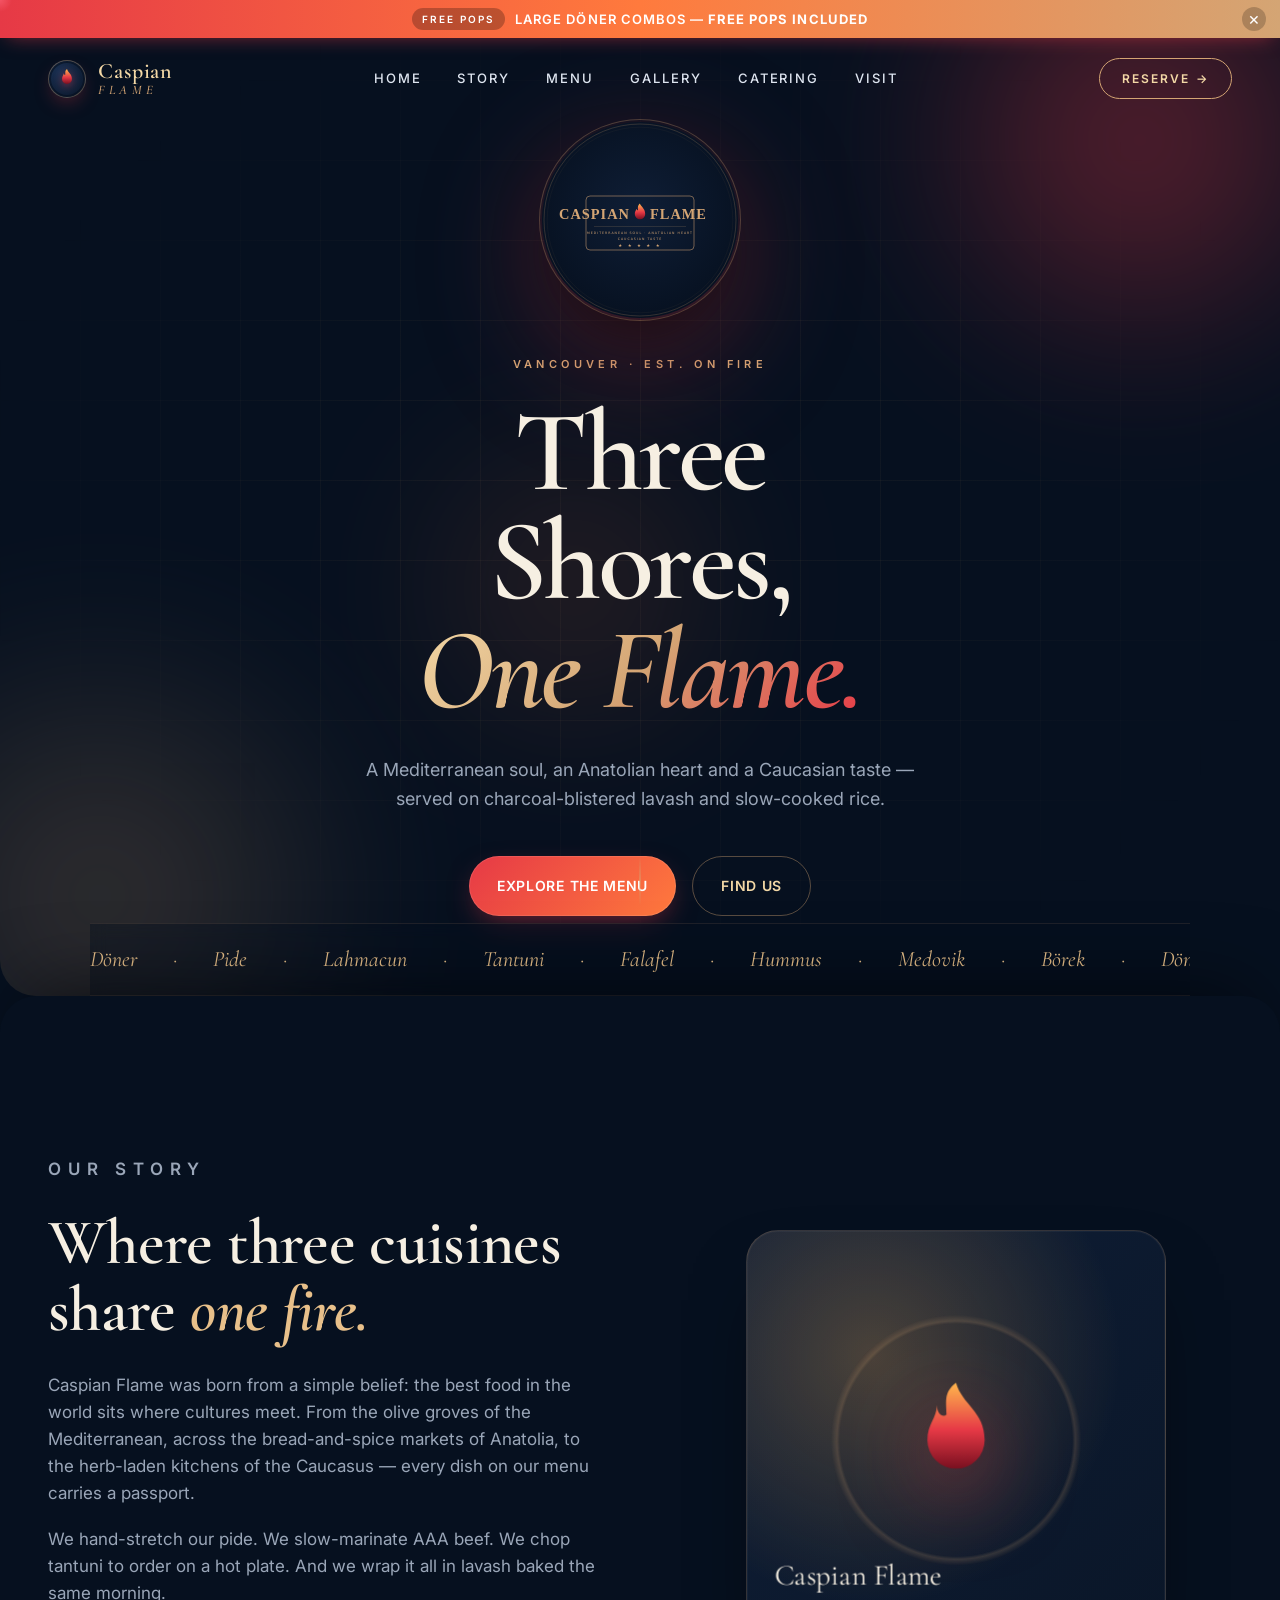
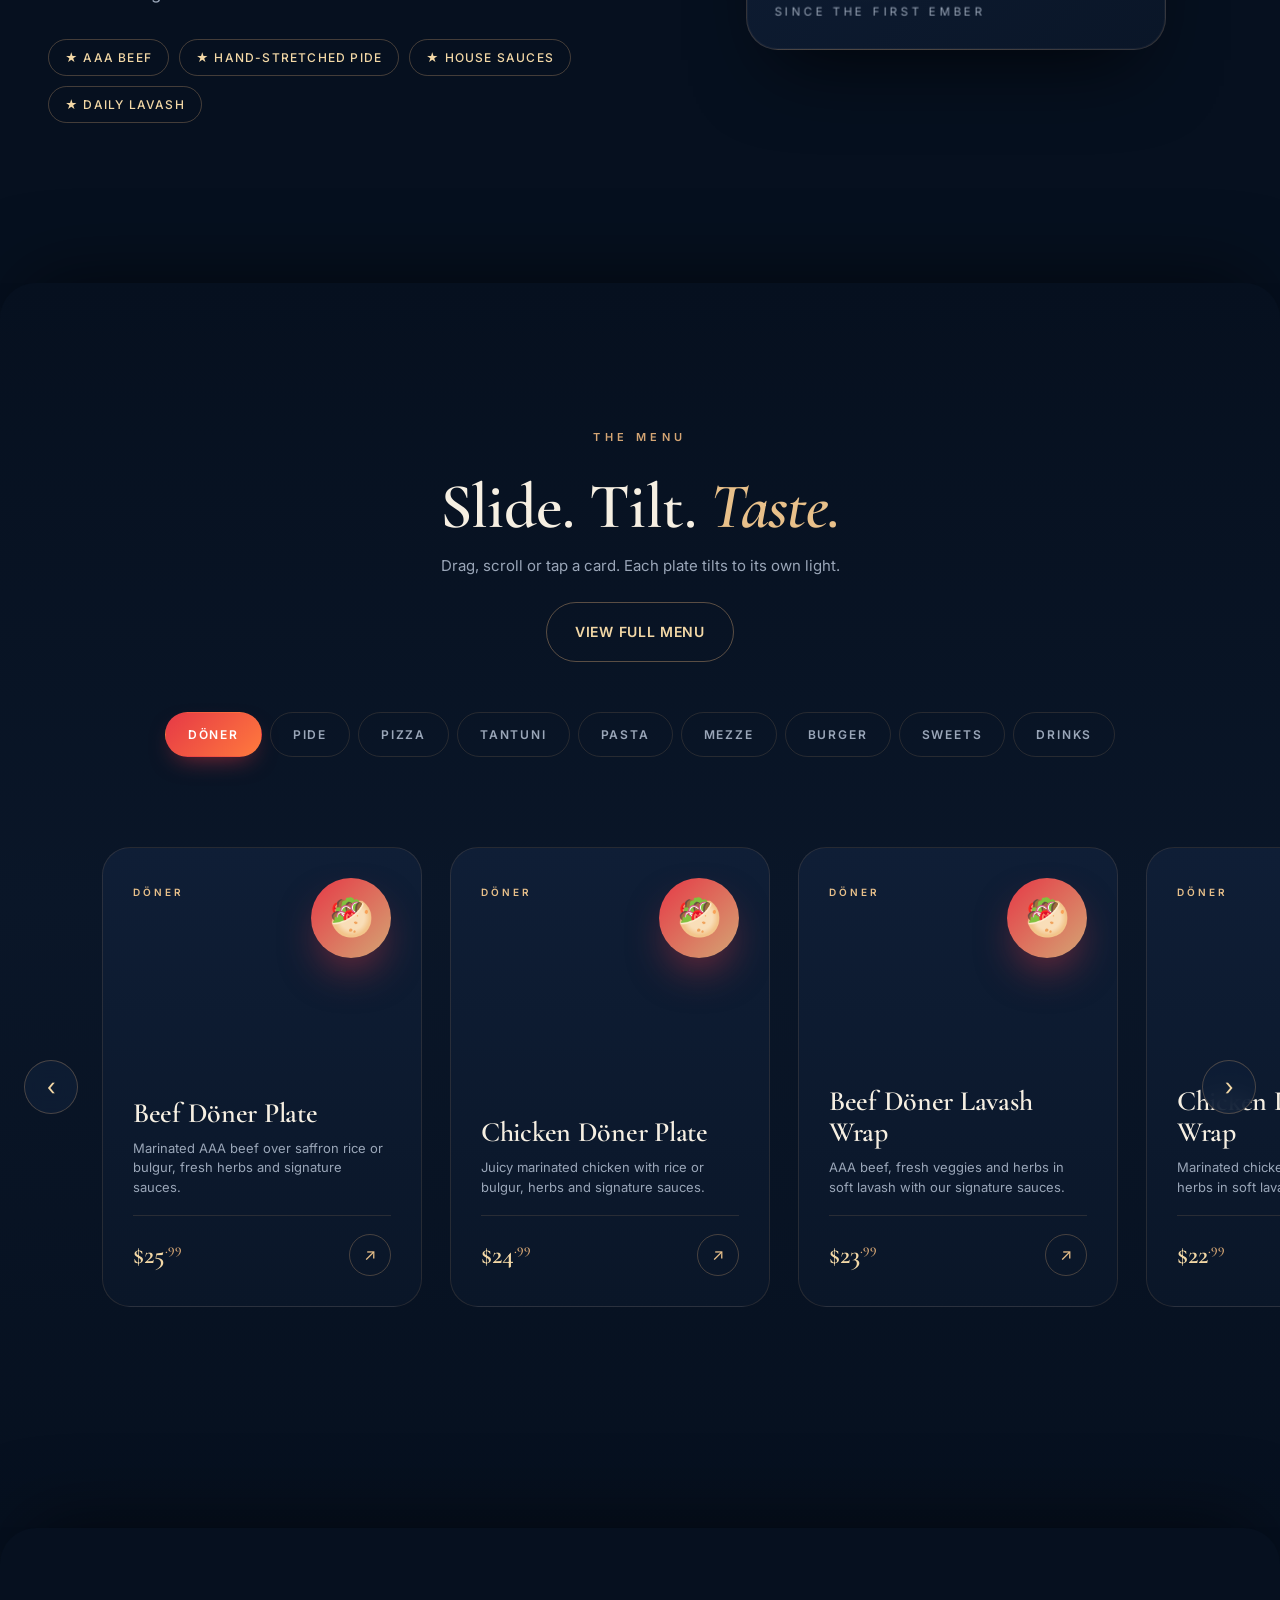
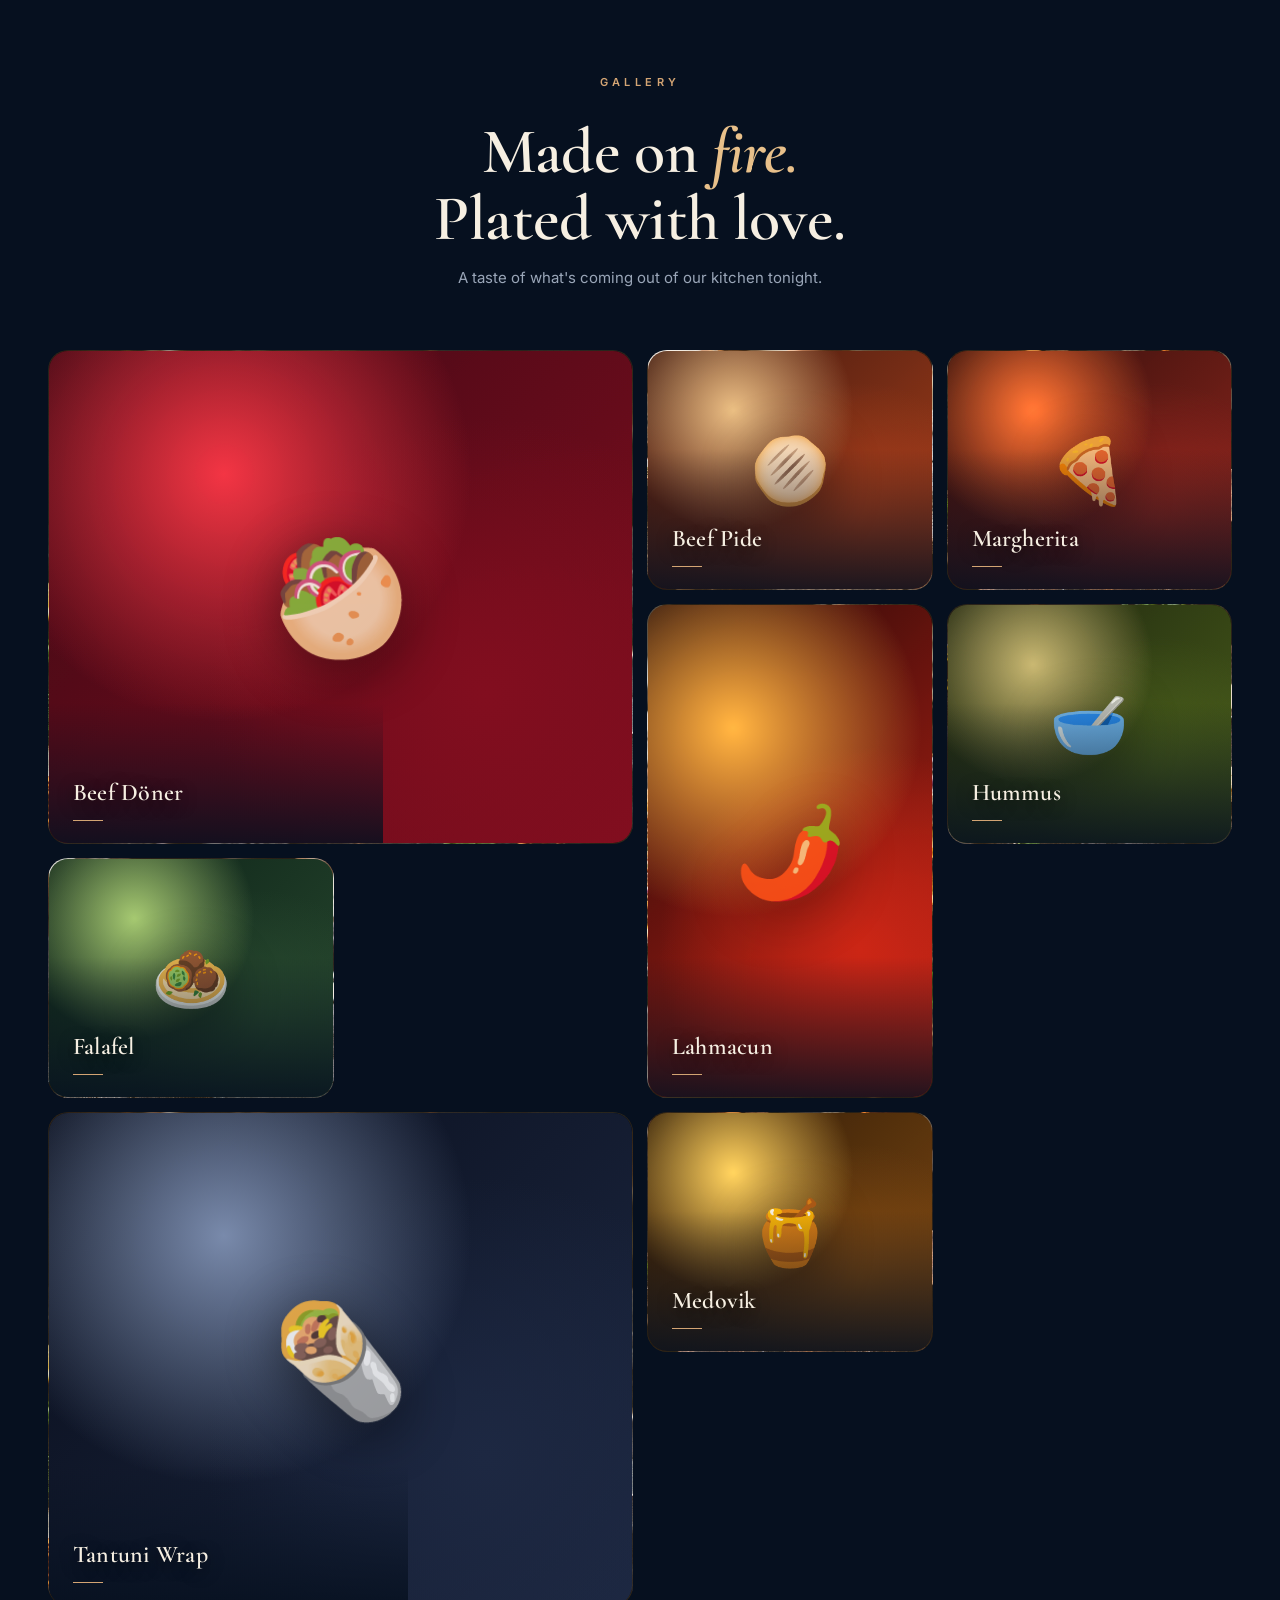
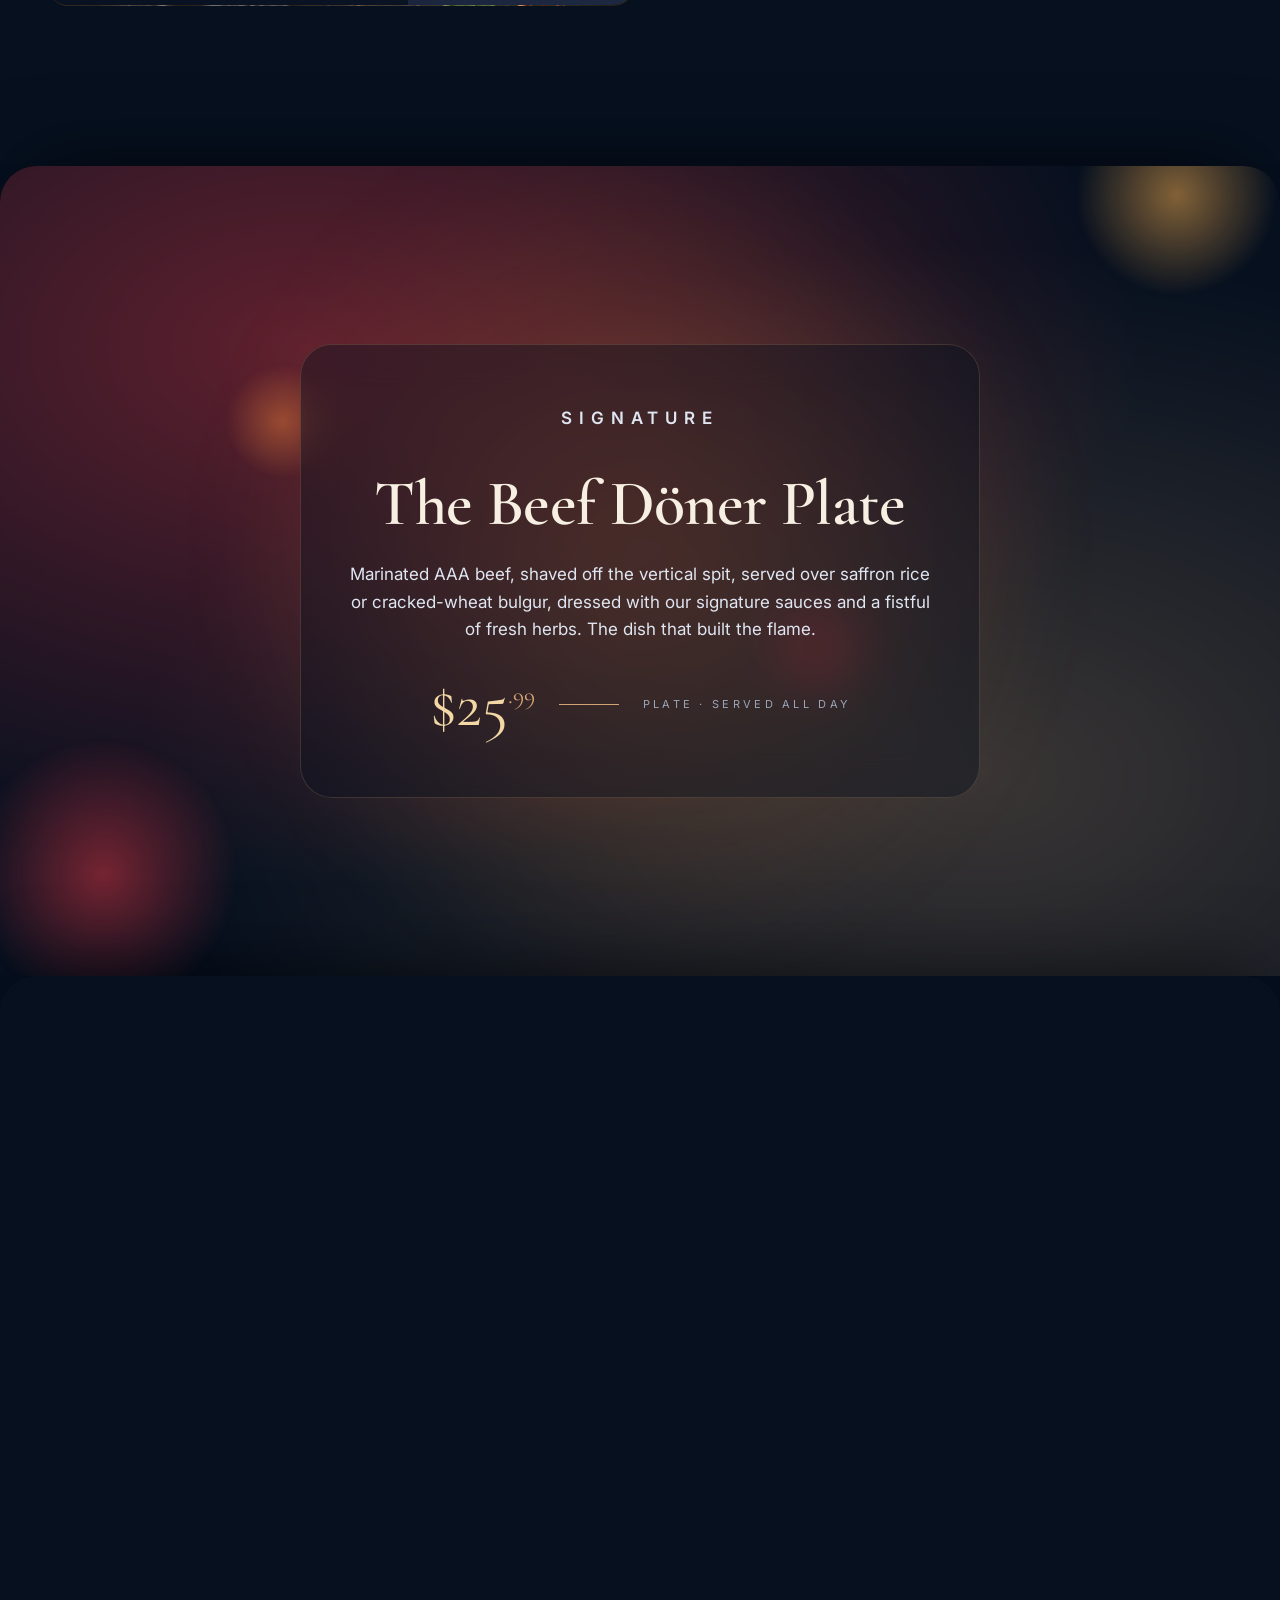
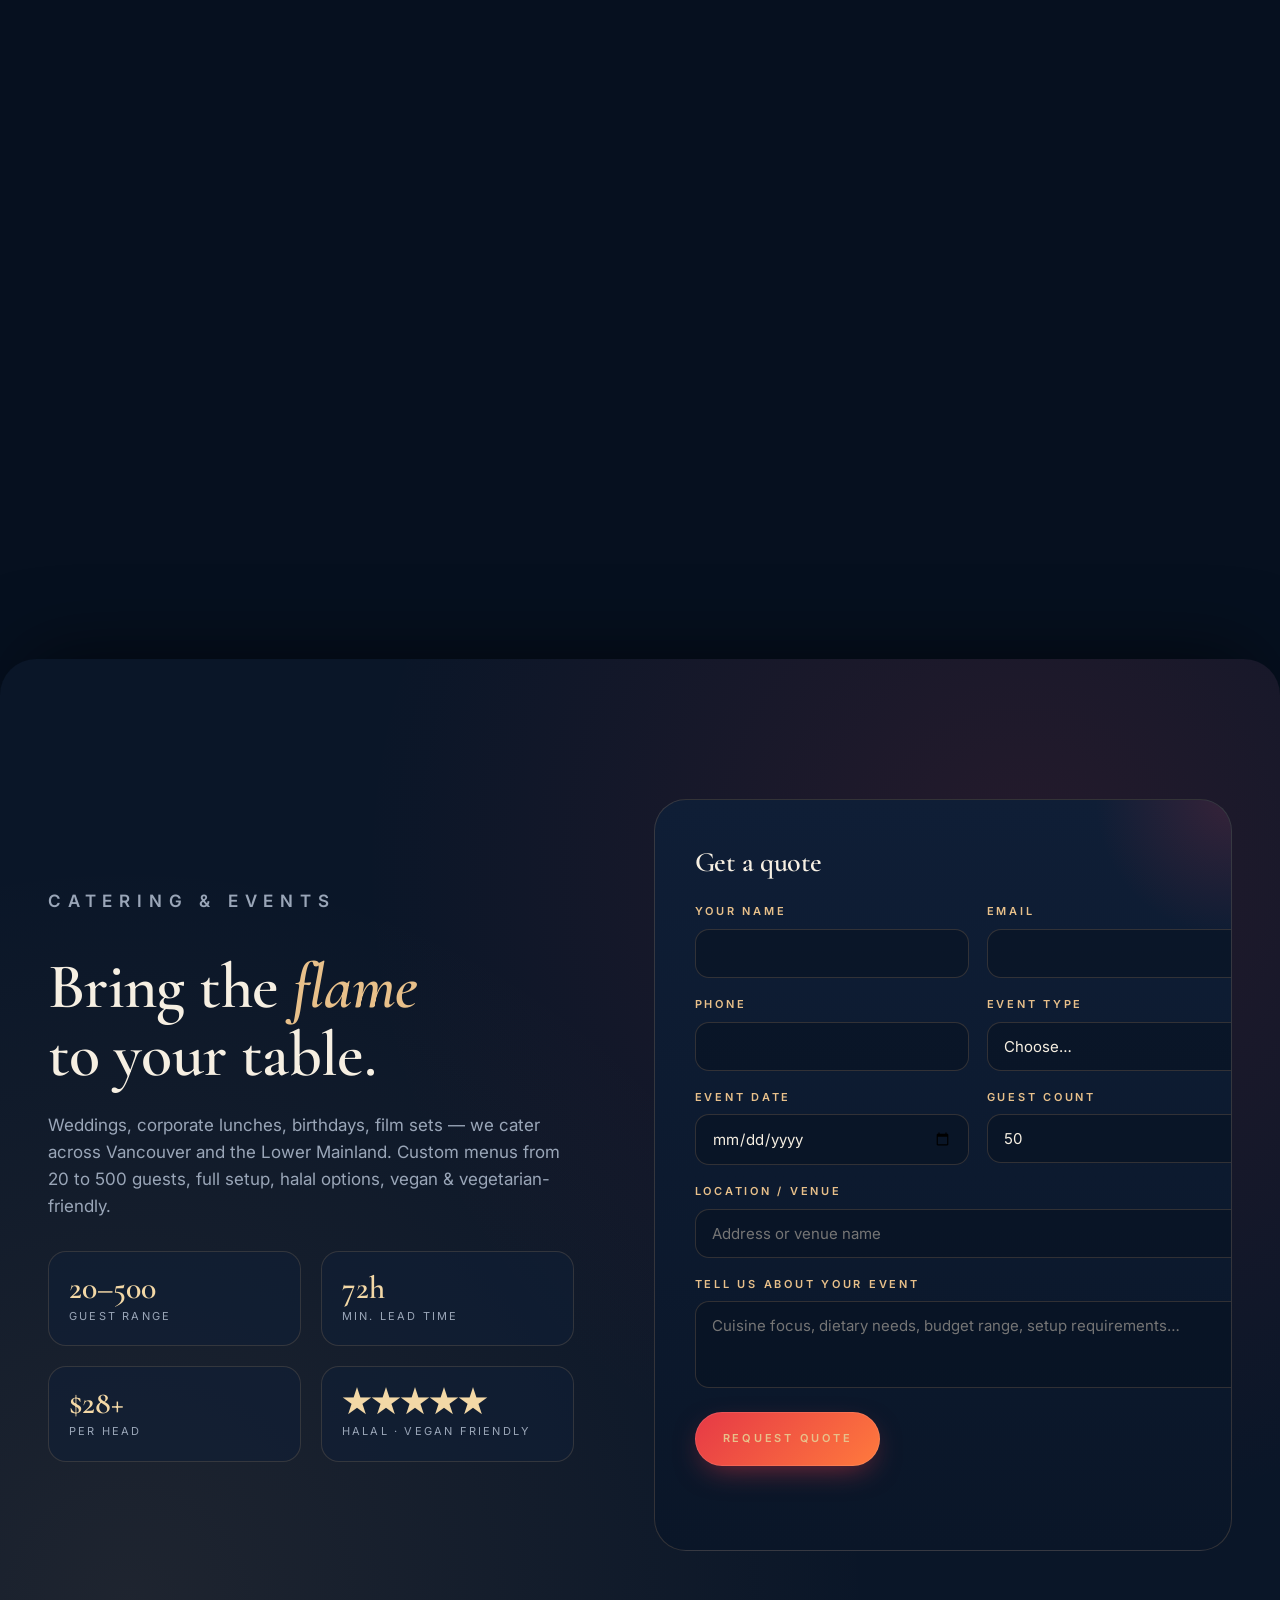
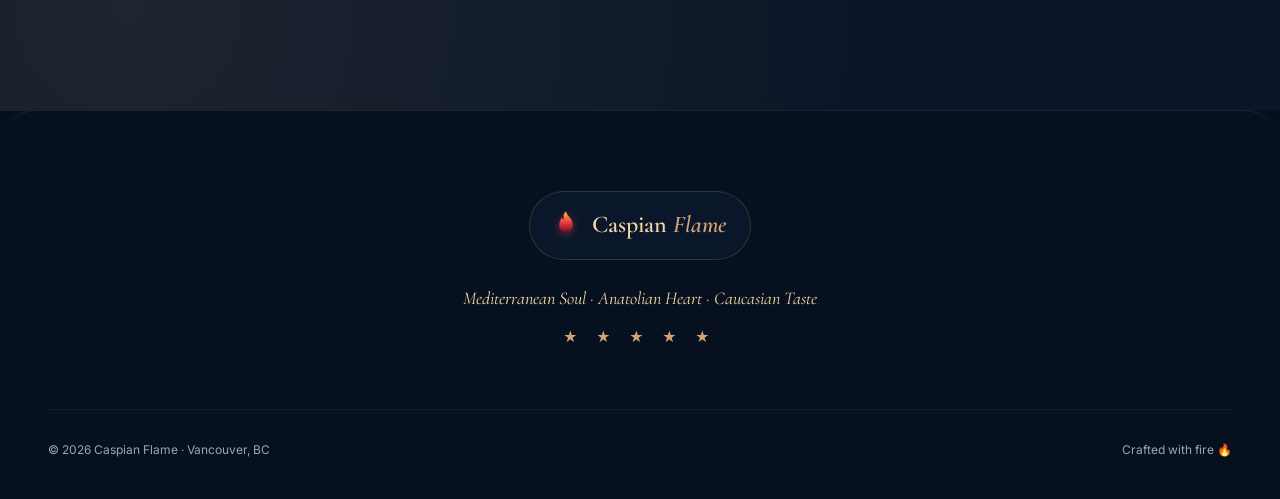
==== commit f716a4d6: "feat: full menu, placeholder gallery images, and 3D hover updates" ====
--- a/index.html
+++ b/index.html
@@ -157,6 +157,7 @@
     <p class="eyebrow">The Menu</p>
     <h2>Slide. Tilt. <em>Taste.</em></h2>
     <p class="menu-sub">Drag, scroll or tap a card. Each plate tilts to its own light.</p>
+    <a href="full-menu.html" class="btn btn-ghost" style="margin-top: 24px;"><span>View Full Menu</span></a>
   </div>
 
   <div class="menu-tabs" id="menuTabs">
@@ -187,14 +188,31 @@
   </div>
 
   <div class="gallery-grid">
-    <figure class="g-card big" data-tone="ember"   data-icon="🥙"><span class="g-hint">Photo Placeholder</span><span class="g-tag">Beef Döner</span></figure>
-    <figure class="g-card"     data-tone="amber"   data-icon="🫓"><span class="g-hint">Photo Placeholder</span><span class="g-tag">Beef Pide</span></figure>
-    <figure class="g-card"     data-tone="rust"    data-icon="🍕"><span class="g-hint">Photo Placeholder</span><span class="g-tag">Margherita</span></figure>
-    <figure class="g-card tall" data-tone="paprika" data-icon="🌶️"><span class="g-hint">Photo Placeholder</span><span class="g-tag">Lahmacun</span></figure>
-    <figure class="g-card"     data-tone="olive"   data-icon="🥣"><span class="g-hint">Photo Placeholder</span><span class="g-tag">Hummus</span></figure>
-    <figure class="g-card"     data-tone="herb"    data-icon="🧆"><span class="g-hint">Photo Placeholder</span><span class="g-tag">Falafel</span></figure>
-    <figure class="g-card big" data-tone="charcoal" data-icon="🌯"><span class="g-hint">Photo Placeholder</span><span class="g-tag">Tantuni Wrap</span></figure>
-    <figure class="g-card"     data-tone="honey"   data-icon="🍯"><span class="g-hint">Photo Placeholder</span><span class="g-tag">Medovik</span></figure>
+    <figure class="g-card big" data-tone="ember"   data-icon="🥙" style="background-image: url('assets/beef_doner.png'); background-size: cover; background-position: center;">
+      <div class="g-overlay"></div><span class="g-tag">Beef Döner</span>
+    </figure>
+    <figure class="g-card"     data-tone="amber"   data-icon="🫓" style="background-image: url('assets/beef_pide.png'); background-size: cover; background-position: center;">
+      <div class="g-overlay"></div><span class="g-tag">Beef Pide</span>
+    </figure>
+    <figure class="g-card"     data-tone="rust"    data-icon="🍕" style="background-image: url('assets/margherita_pizza.png'); background-size: cover; background-position: center;">
+      <div class="g-overlay"></div><span class="g-tag">Margherita</span>
+    </figure>
+    <figure class="g-card tall" data-tone="paprika" data-icon="🌶️" style="background-image: url('assets/lahmacun.png'); background-size: cover; background-position: center;">
+      <div class="g-overlay"></div><span class="g-tag">Lahmacun</span>
+    </figure>
+    <figure class="g-card"     data-tone="olive"   data-icon="🥣" style="background-image: url('assets/hummus.png'); background-size: cover; background-position: center;">
+      <div class="g-overlay"></div><span class="g-tag">Hummus</span>
+    </figure>
+    <figure class="g-card"     data-tone="herb"    data-icon="🧆" style="background-image: url('assets/falafel.png'); background-size: cover; background-position: center;">
+      <div class="g-overlay"></div><span class="g-tag">Falafel</span>
+    </figure>
+    <!-- Use some images twice for the placeholders where quota was exhausted -->
+    <figure class="g-card big" data-tone="charcoal" data-icon="🌯" style="background-image: url('assets/beef_doner.png'); background-size: cover; background-position: center;">
+      <div class="g-overlay"></div><span class="g-tag">Tantuni Wrap</span>
+    </figure>
+    <figure class="g-card"     data-tone="honey"   data-icon="🍯" style="background-image: url('assets/margherita_pizza.png'); background-size: cover; background-position: center;">
+      <div class="g-overlay"></div><span class="g-tag">Medovik</span>
+    </figure>
   </div>
 </section>
 
--- a/styles.css
+++ b/styles.css
@@ -257,7 +257,7 @@
   width:100%;max-width:1100px;
 }
 .hero-medallion{
-  width:160px;margin:0 auto 36px;
+  width:200px;margin:0 auto 36px;
   transform-style:preserve-3d;
   animation:medallionFloat 6s ease-in-out infinite;
   filter:drop-shadow(0 30px 60px rgba(230,57,70,.35));
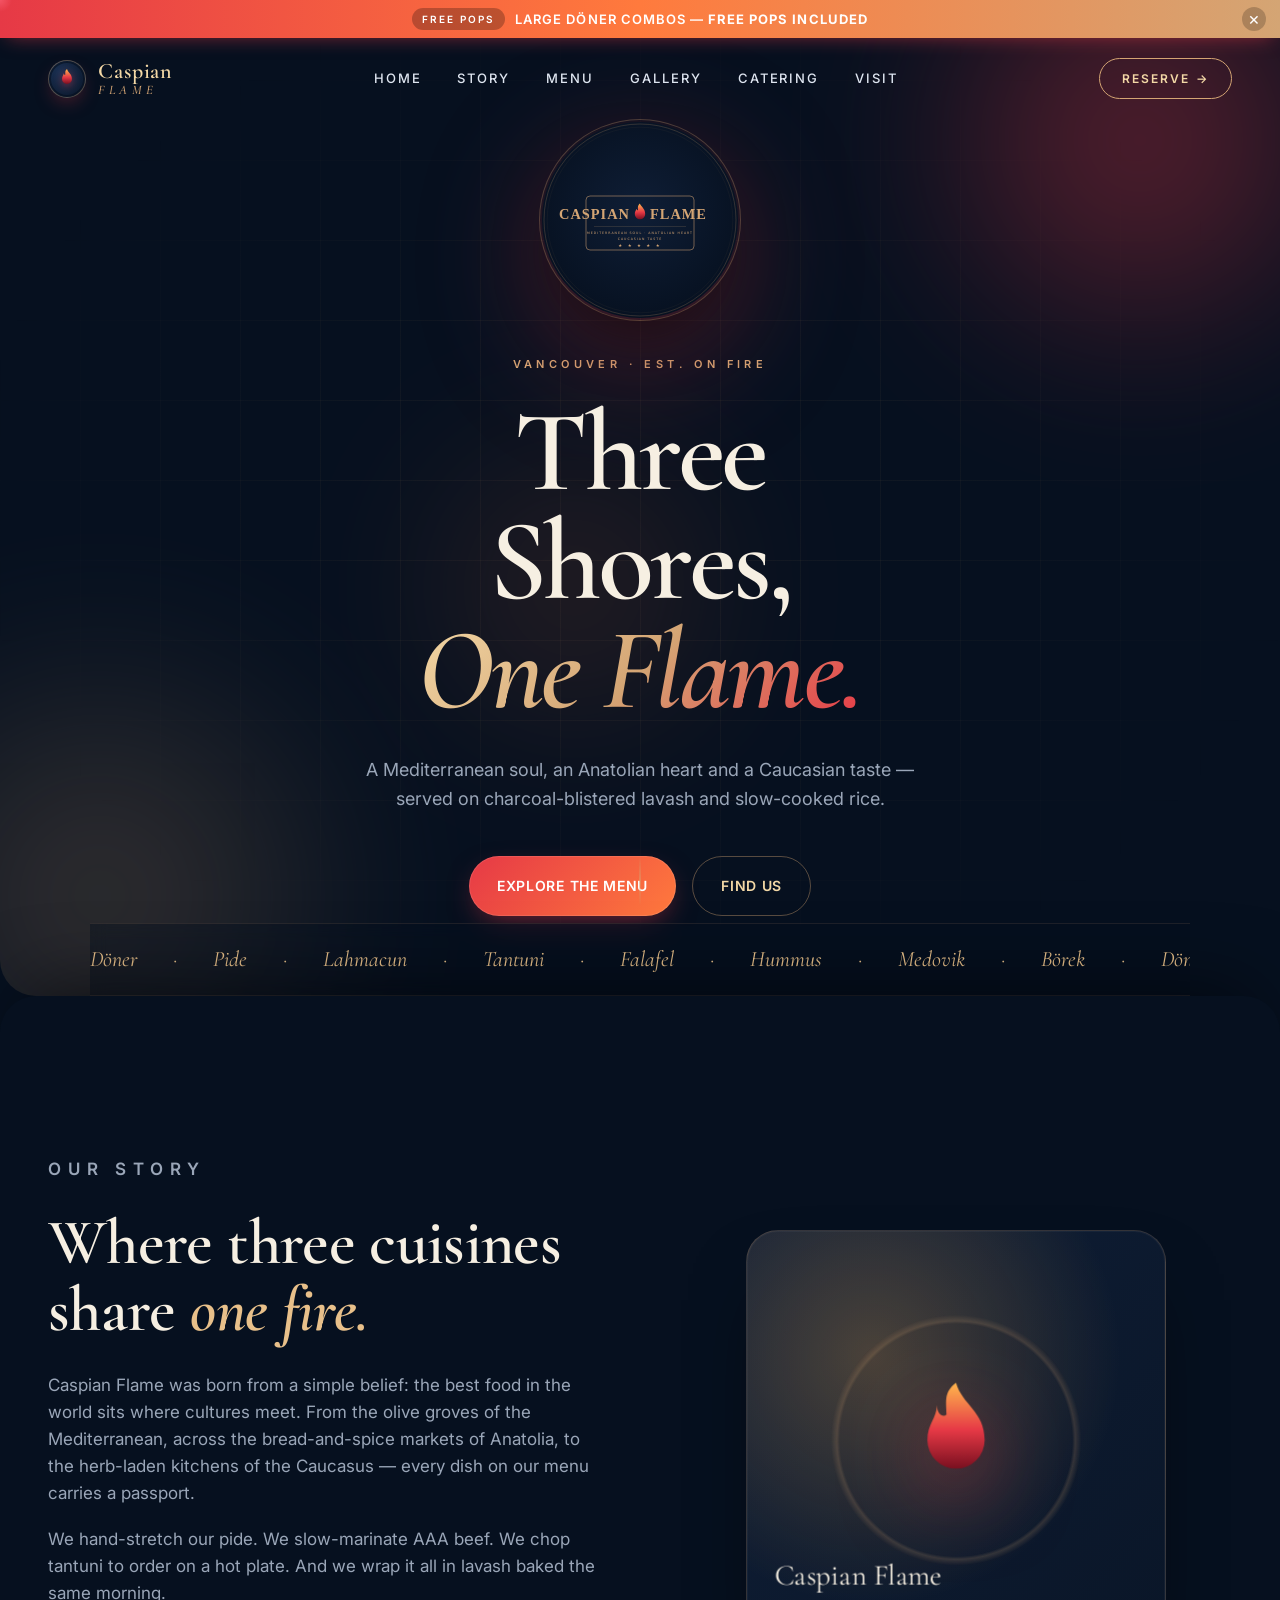
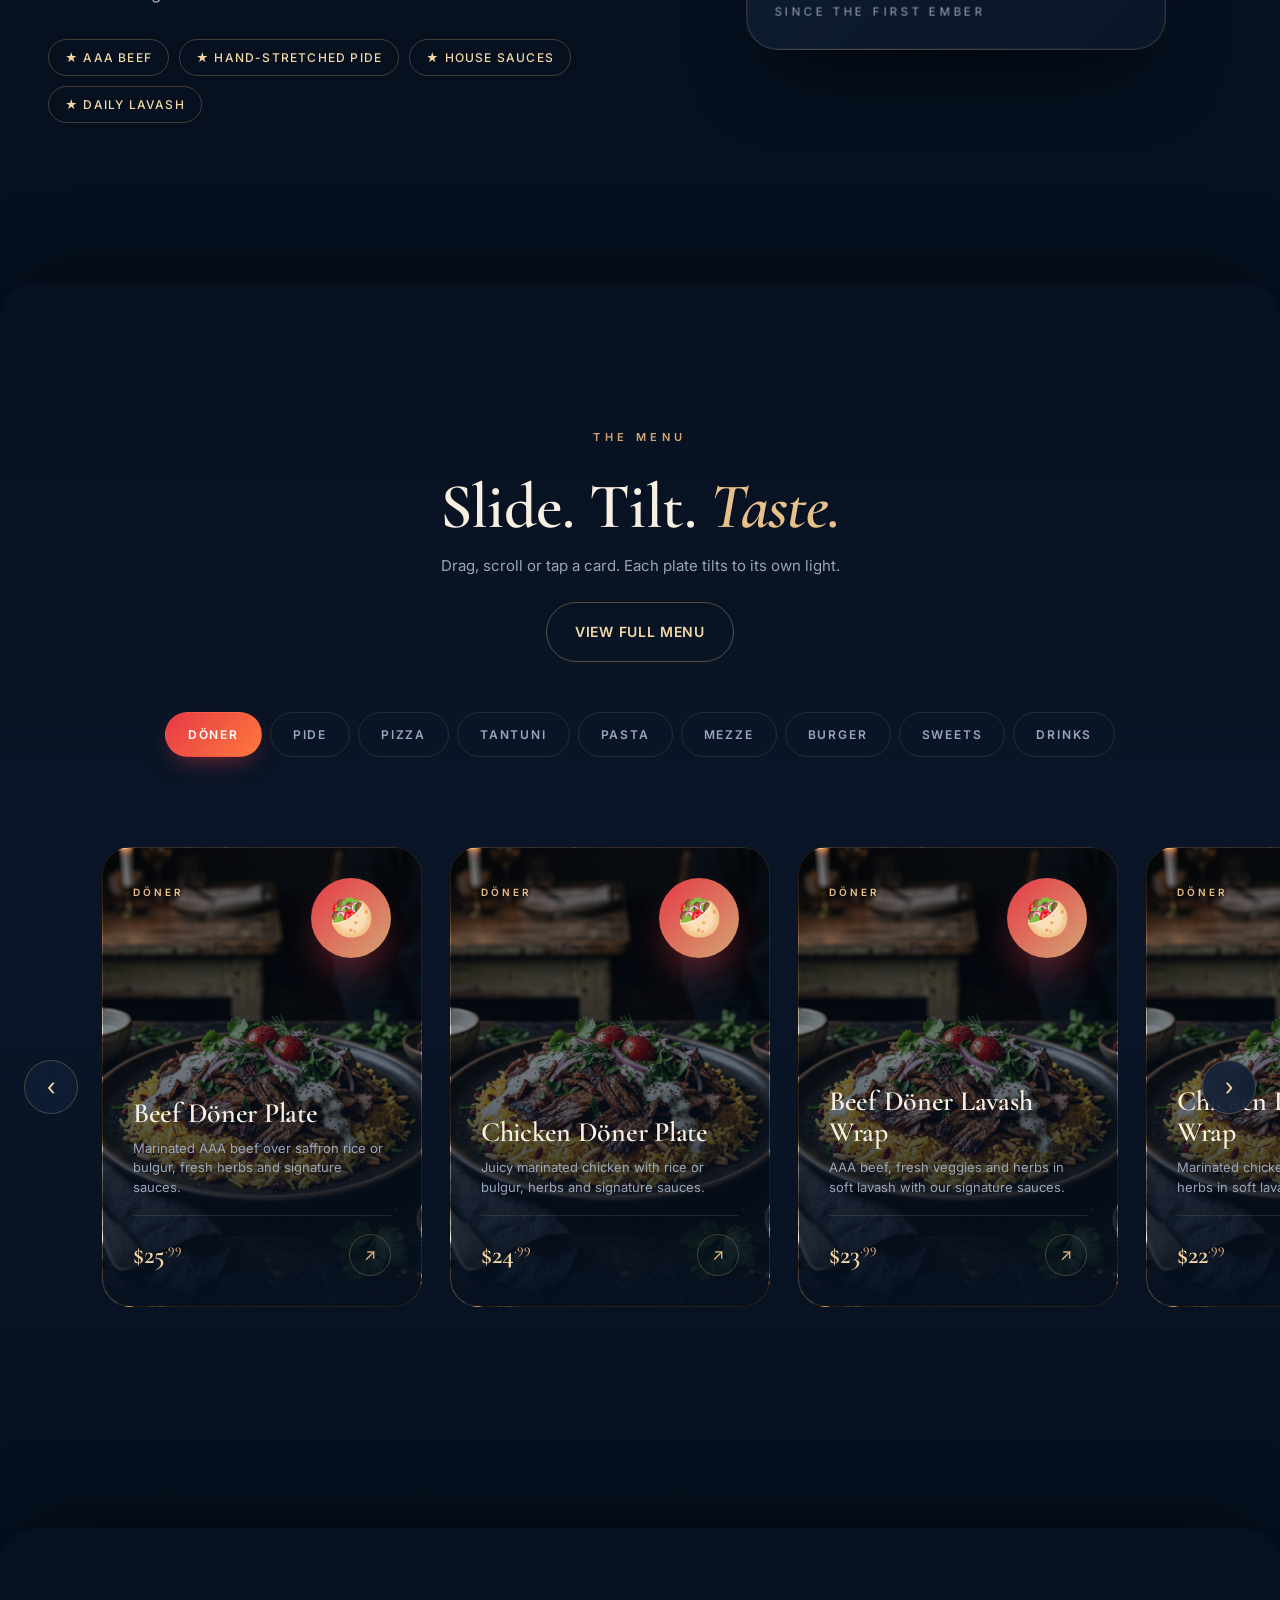
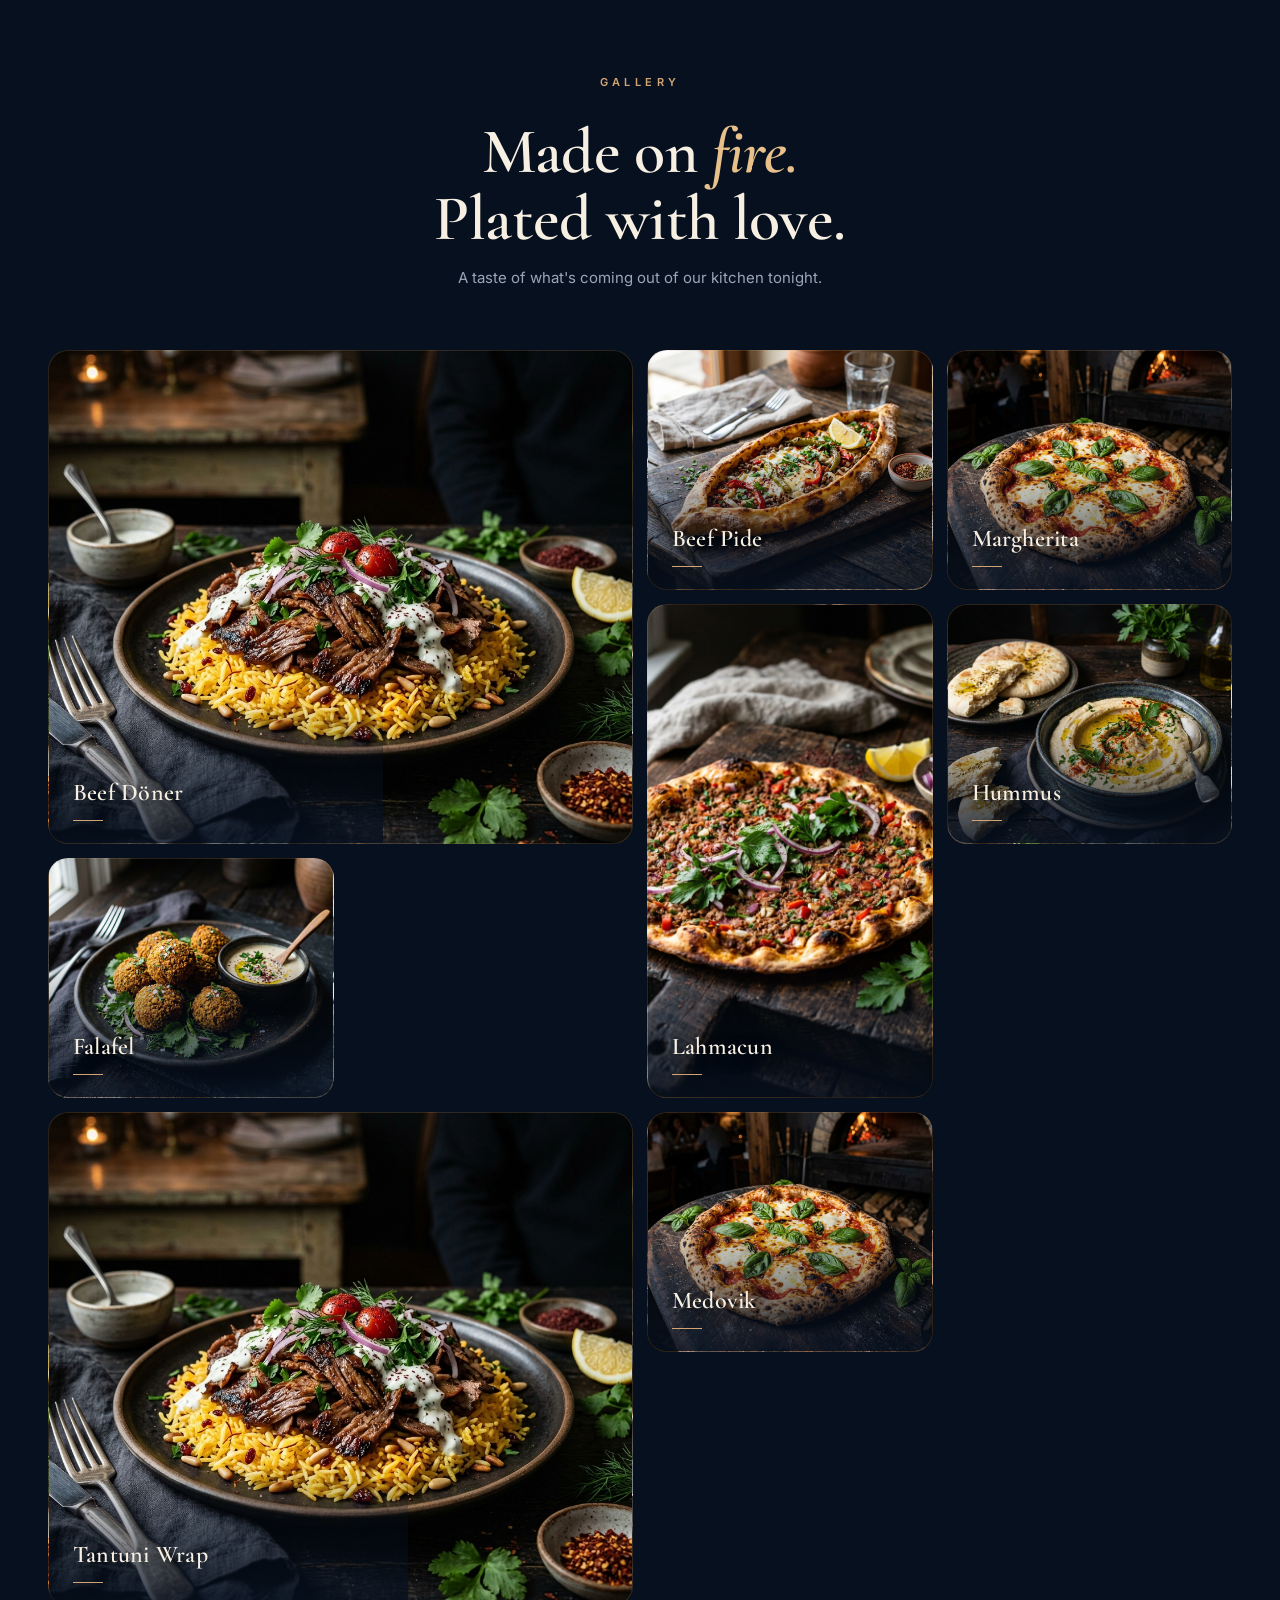
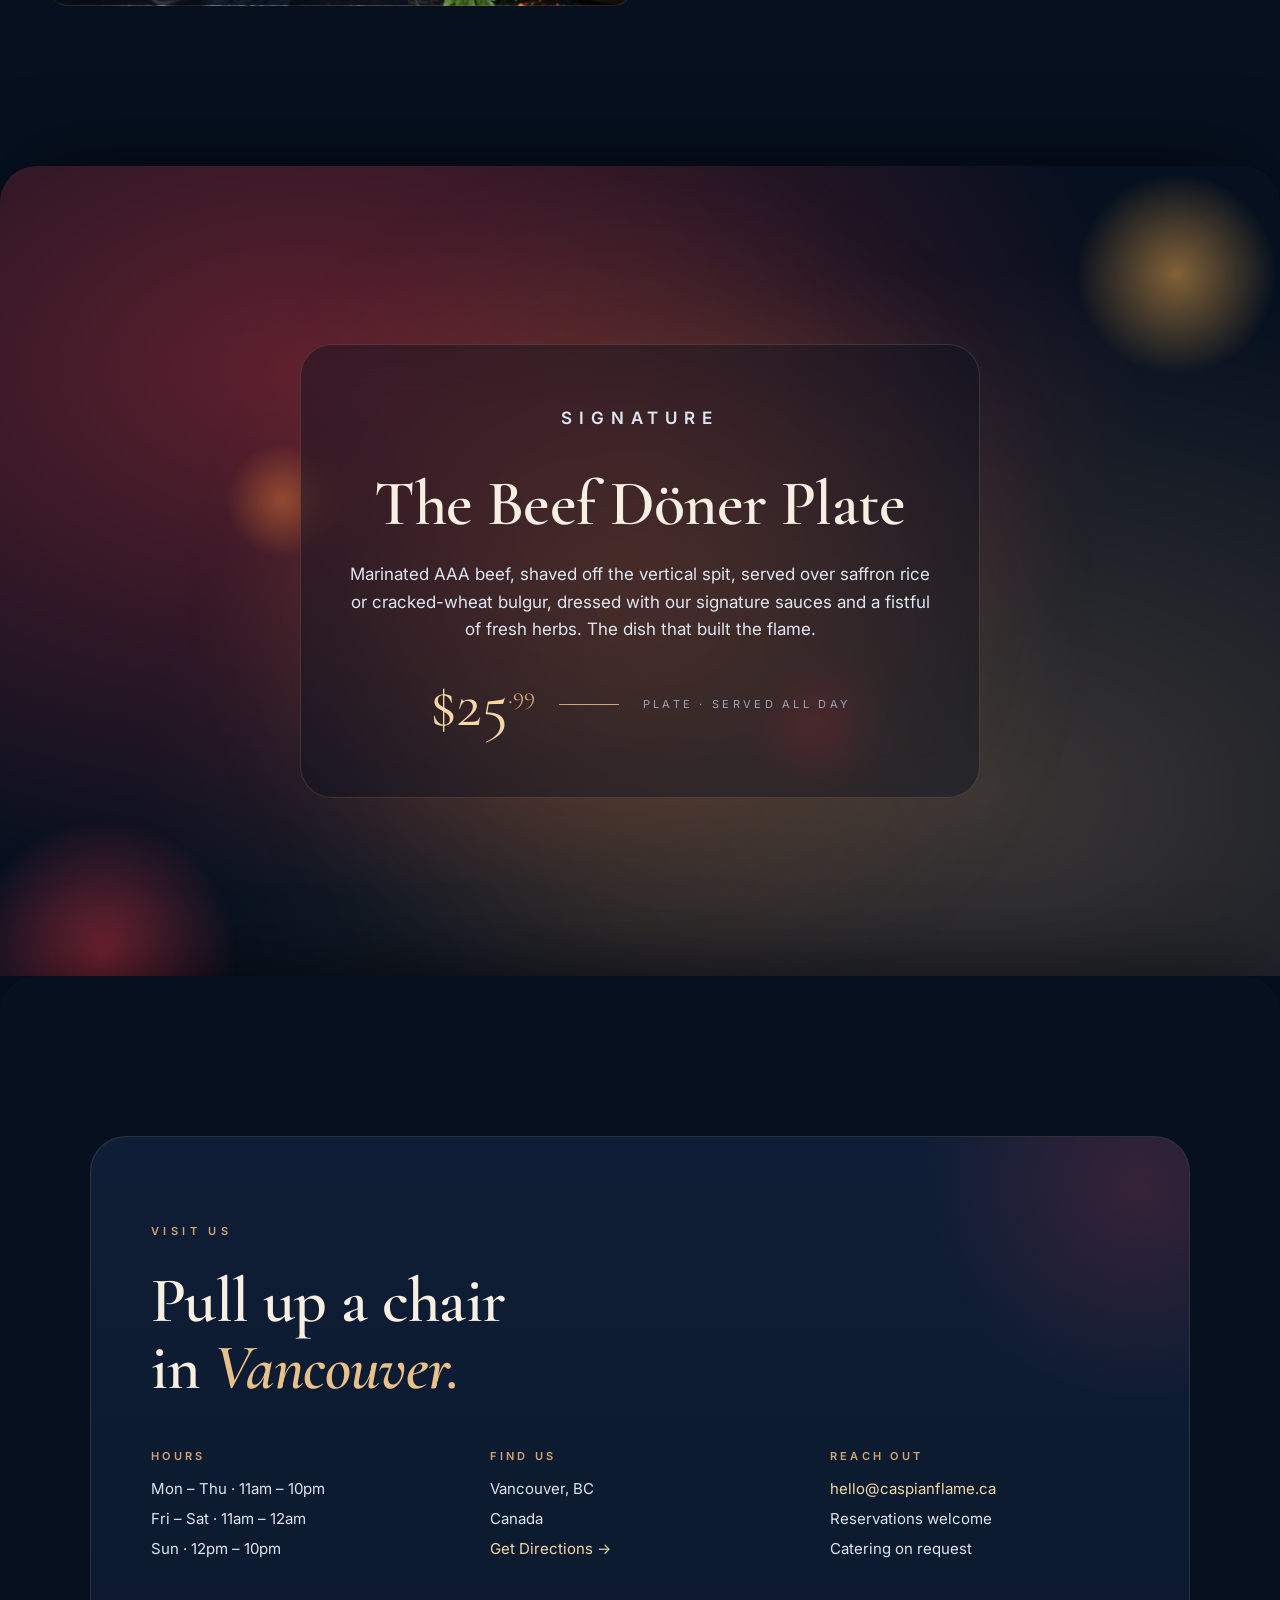
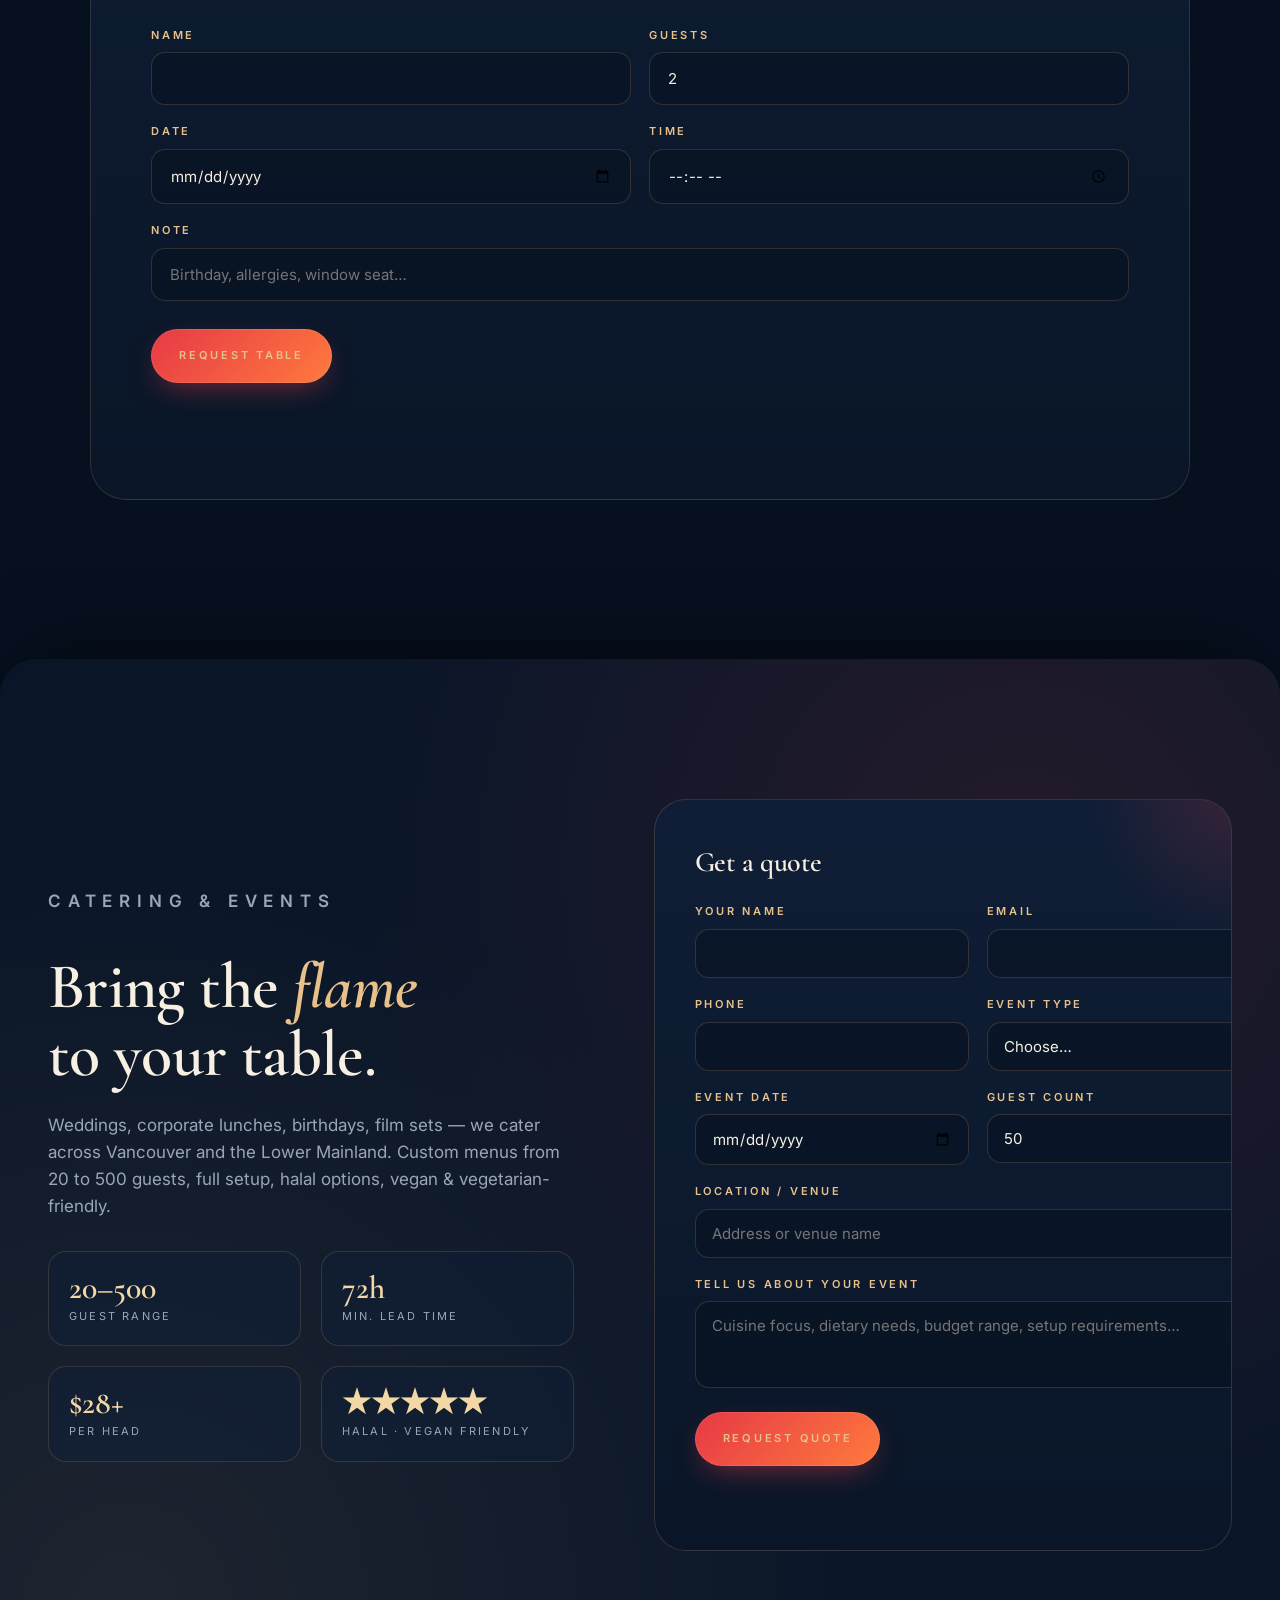
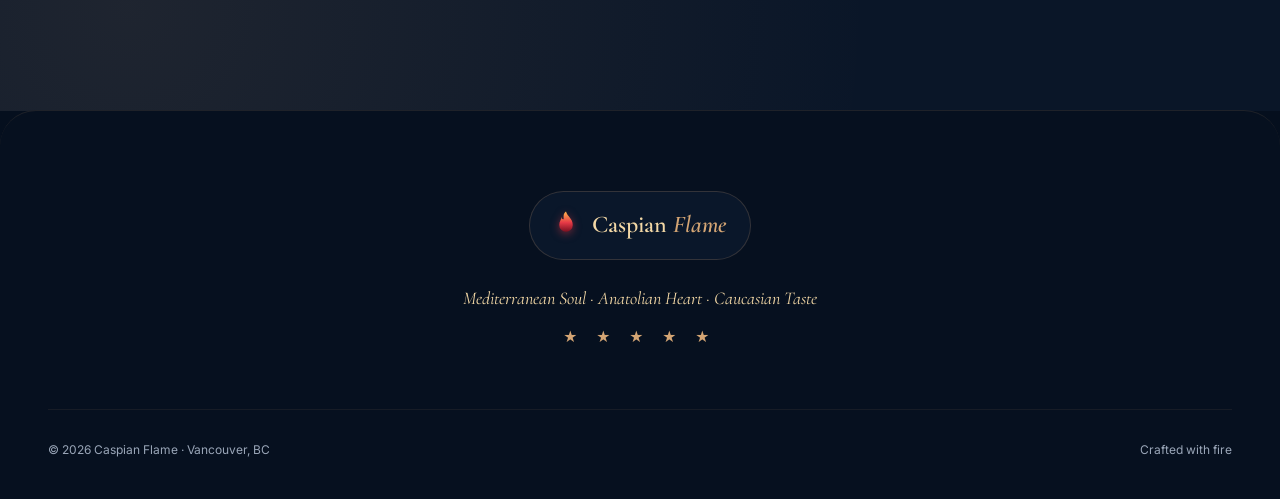
==== commit a62376ed: "fix: removed generic icons & emojis site-wide, fixed gallery images visibility" ====
--- a/index.html
+++ b/index.html
@@ -345,7 +345,7 @@
   </div>
   <div class="foot-bot">
     <span>© <span id="year"></span> Caspian Flame · Vancouver, BC</span>
-    <span>Crafted with fire 🔥</span>
+    <span>Crafted with fire</span>
   </div>
 </footer>
 
--- a/styles.css
+++ b/styles.css
@@ -522,38 +522,12 @@
 .g-card.big{grid-column:span 2;grid-row:span 2}
 .g-card.tall{grid-row:span 2}
 
-/* the "image" placeholder */
-.g-card::before{
-  content:"";position:absolute;inset:0;
-  background:
-    radial-gradient(circle at 30% 25%,var(--c3) 0%,transparent 45%),
-    radial-gradient(circle at 75% 70%,var(--c2) 0%,transparent 50%),
-    linear-gradient(135deg,var(--c1) 0%,var(--c2) 100%);
-  transition:transform 1.2s var(--ease),filter .6s var(--ease);
-  filter:saturate(1.1);
-}
-/* dish icon centerpiece */
-.g-card::after{
-  content:attr(data-icon);
-  position:absolute;inset:0;
-  display:grid;place-items:center;
-  font-size:64px;
-  filter:drop-shadow(0 10px 30px rgba(0,0,0,.6));
-  opacity:.85;
-  transition:transform .8s var(--ease),opacity .5s var(--ease);
-  z-index:1;
-}
-.g-card.big::after{font-size:110px}
-.g-card.tall::after{font-size:90px}
-
 /* hover */
 .g-card:hover{
   transform:translateY(-6px);
   border-color:rgba(212,165,116,.5);
   box-shadow:0 40px 80px -30px rgba(230,57,70,.5);
 }
-.g-card:hover::before{transform:scale(1.08);filter:saturate(1.3)}
-.g-card:hover::after{transform:scale(1.15) rotate(-4deg)}
 
 /* dark gradient overlay so text reads */
 .g-card .g-overlay,
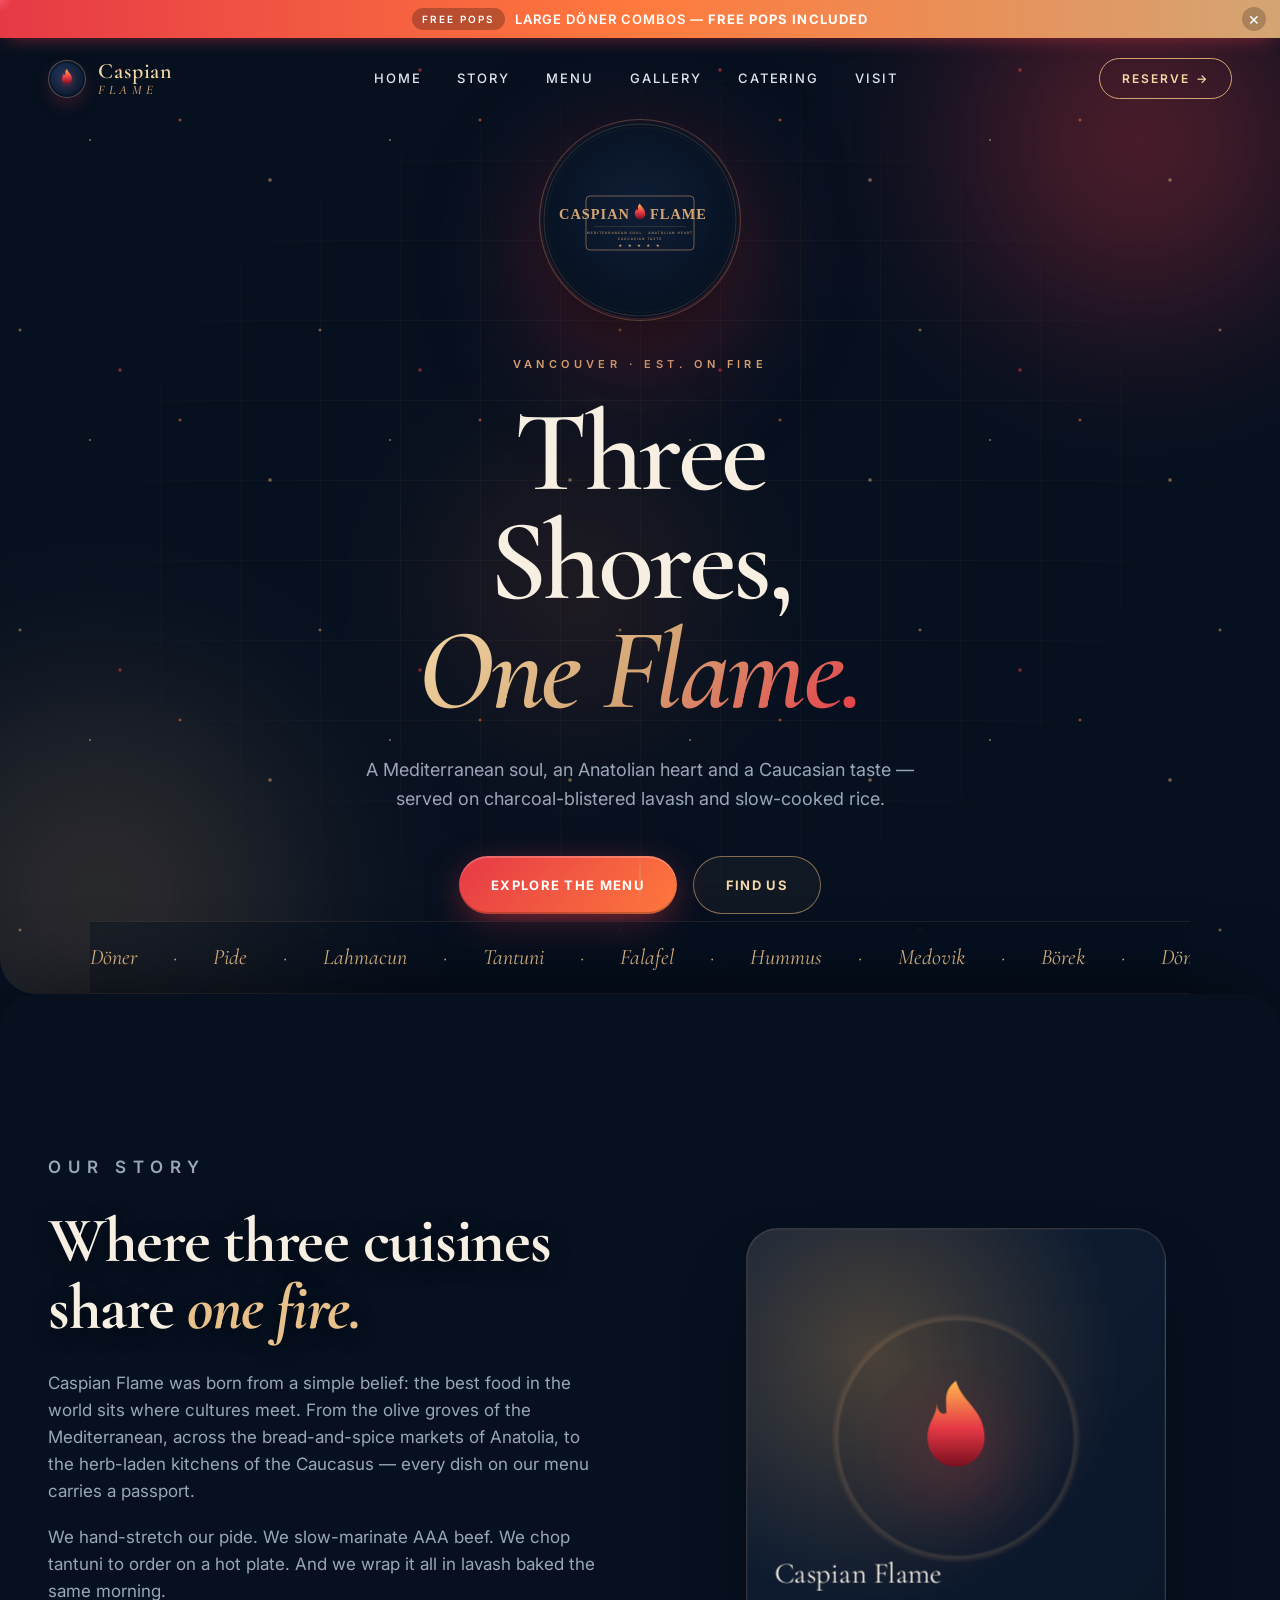
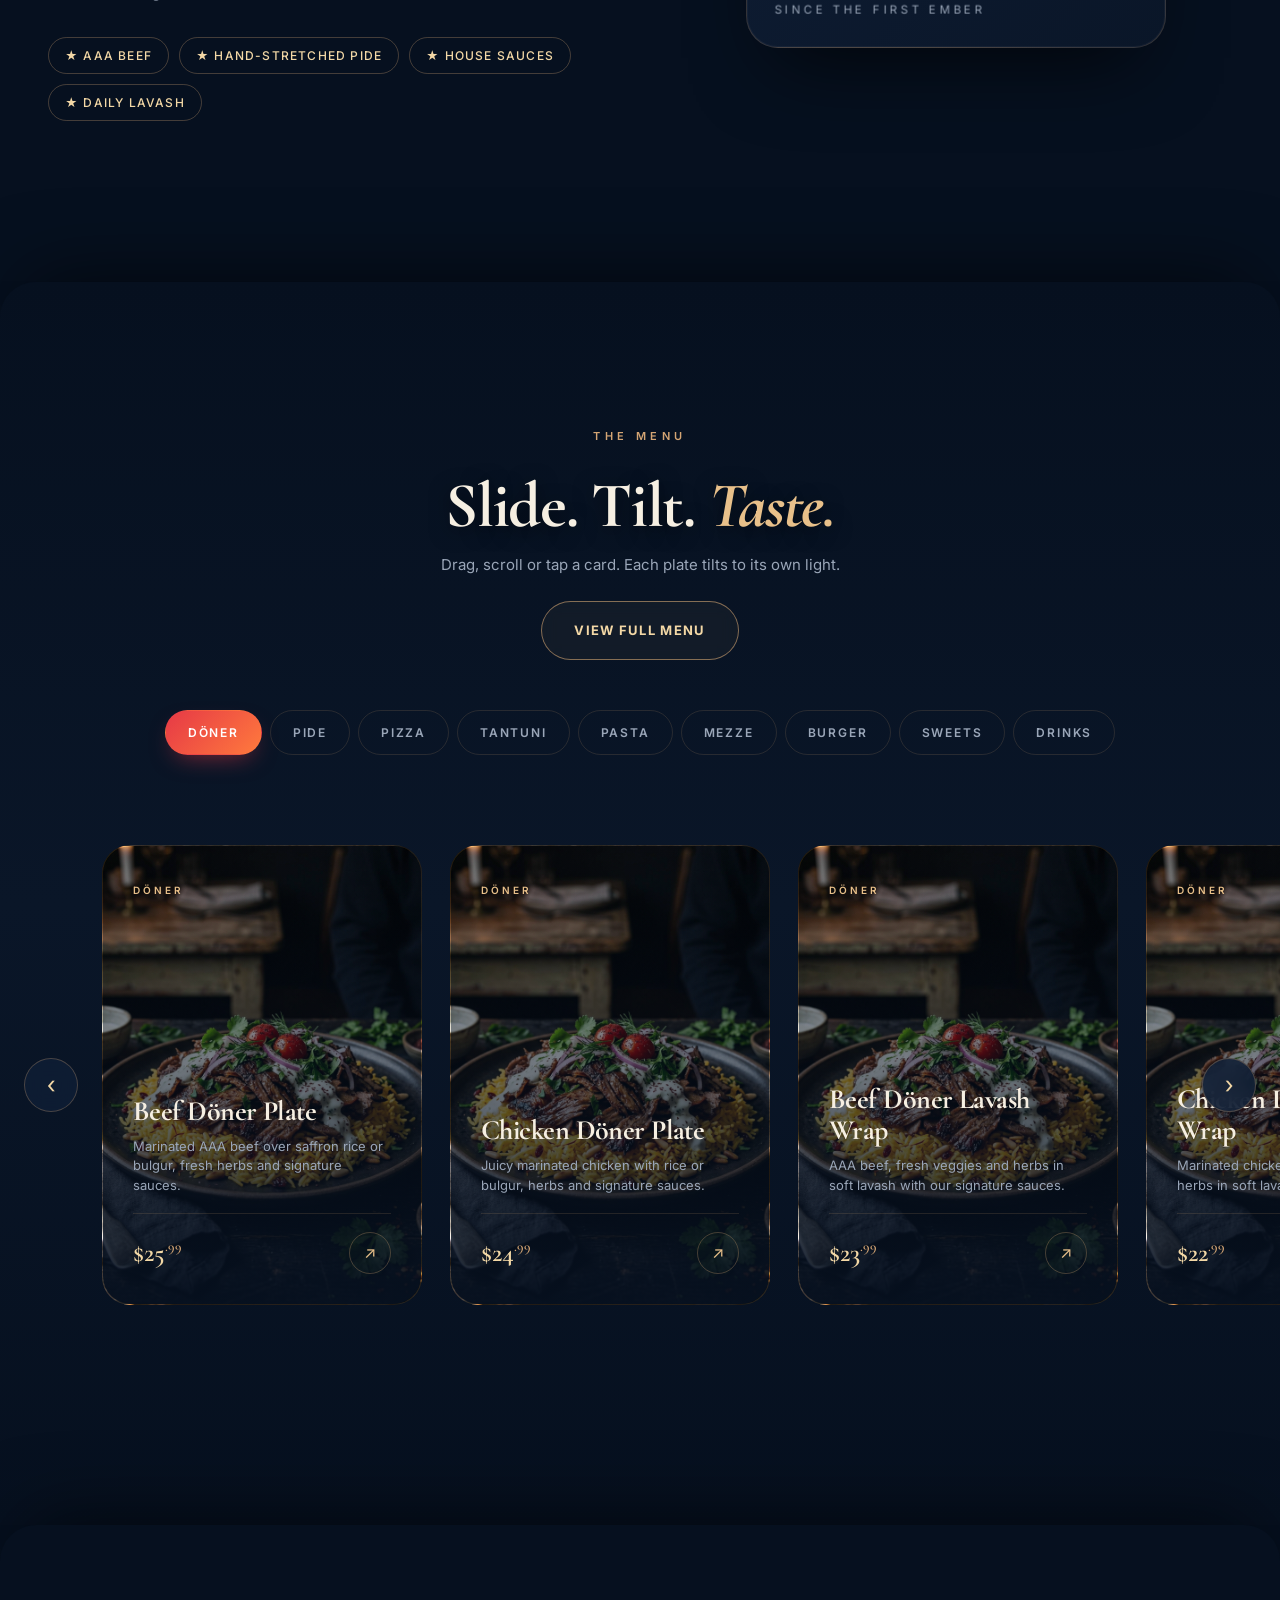
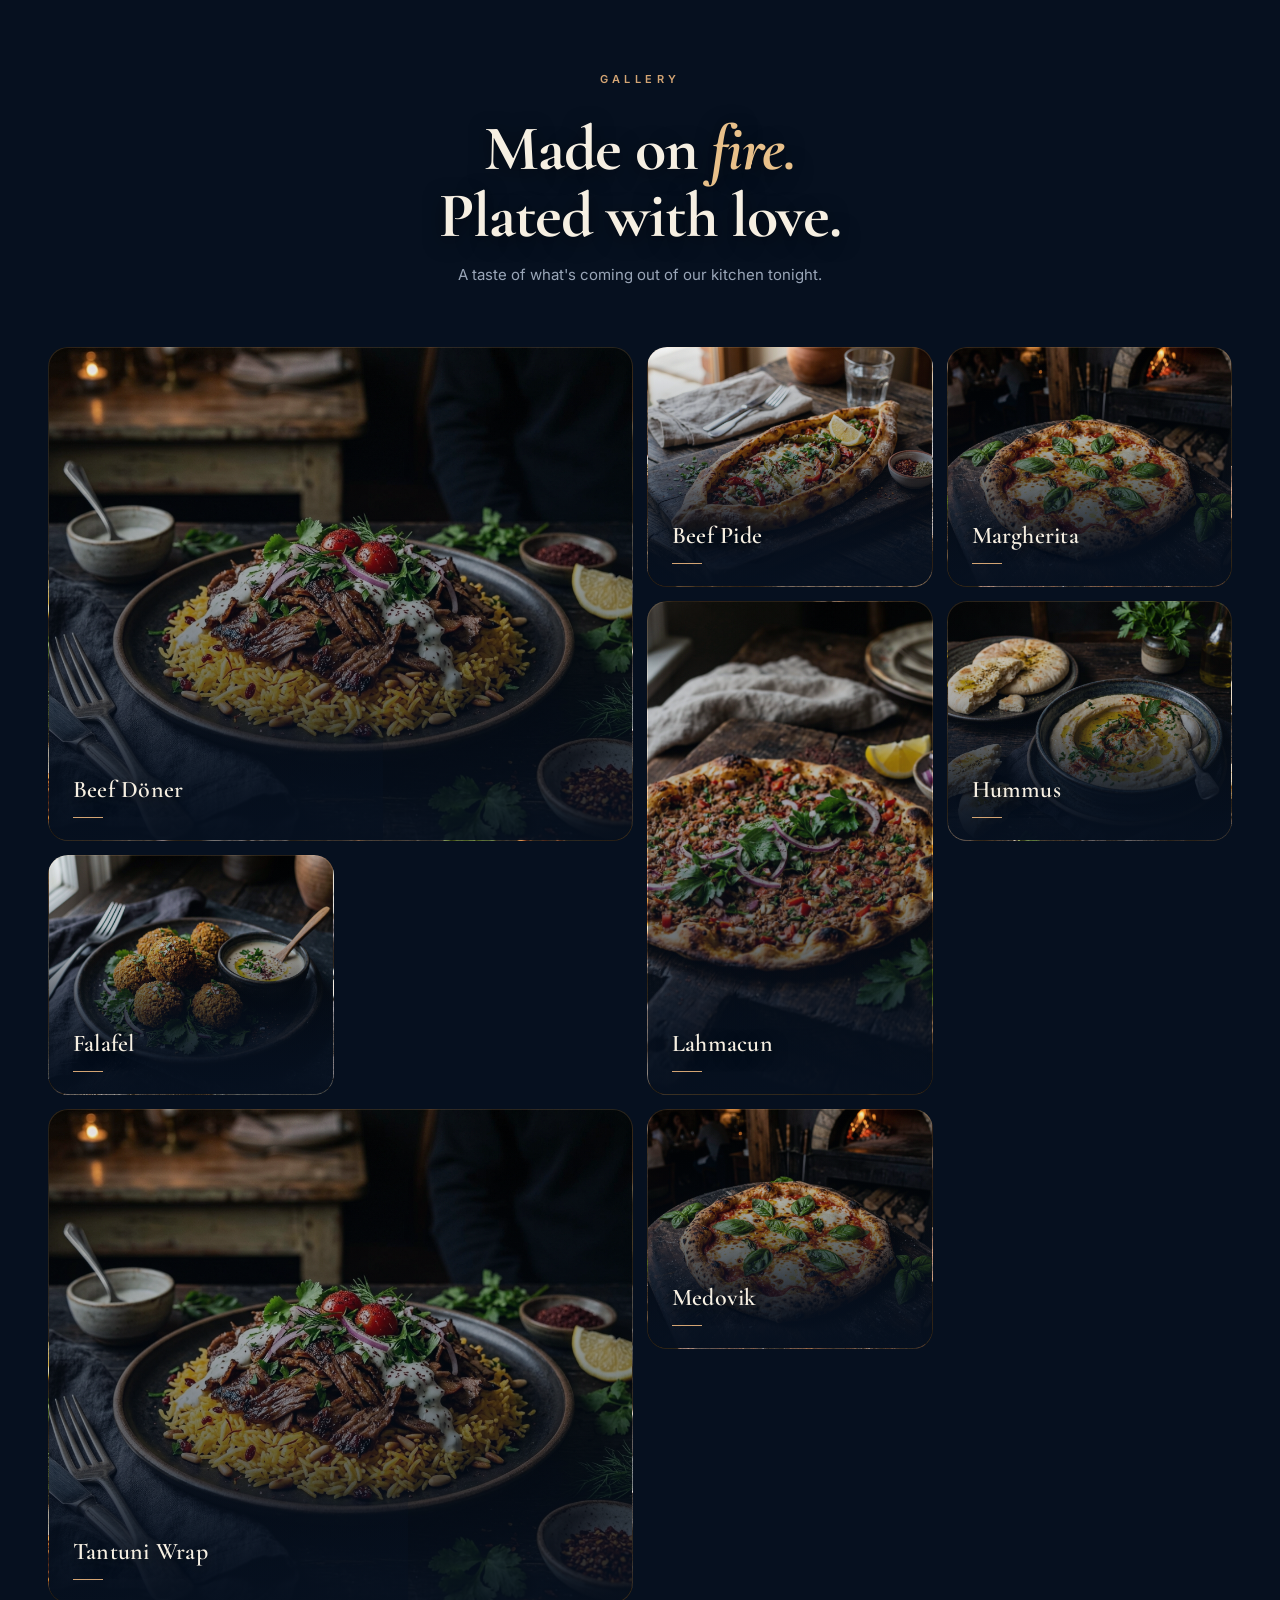
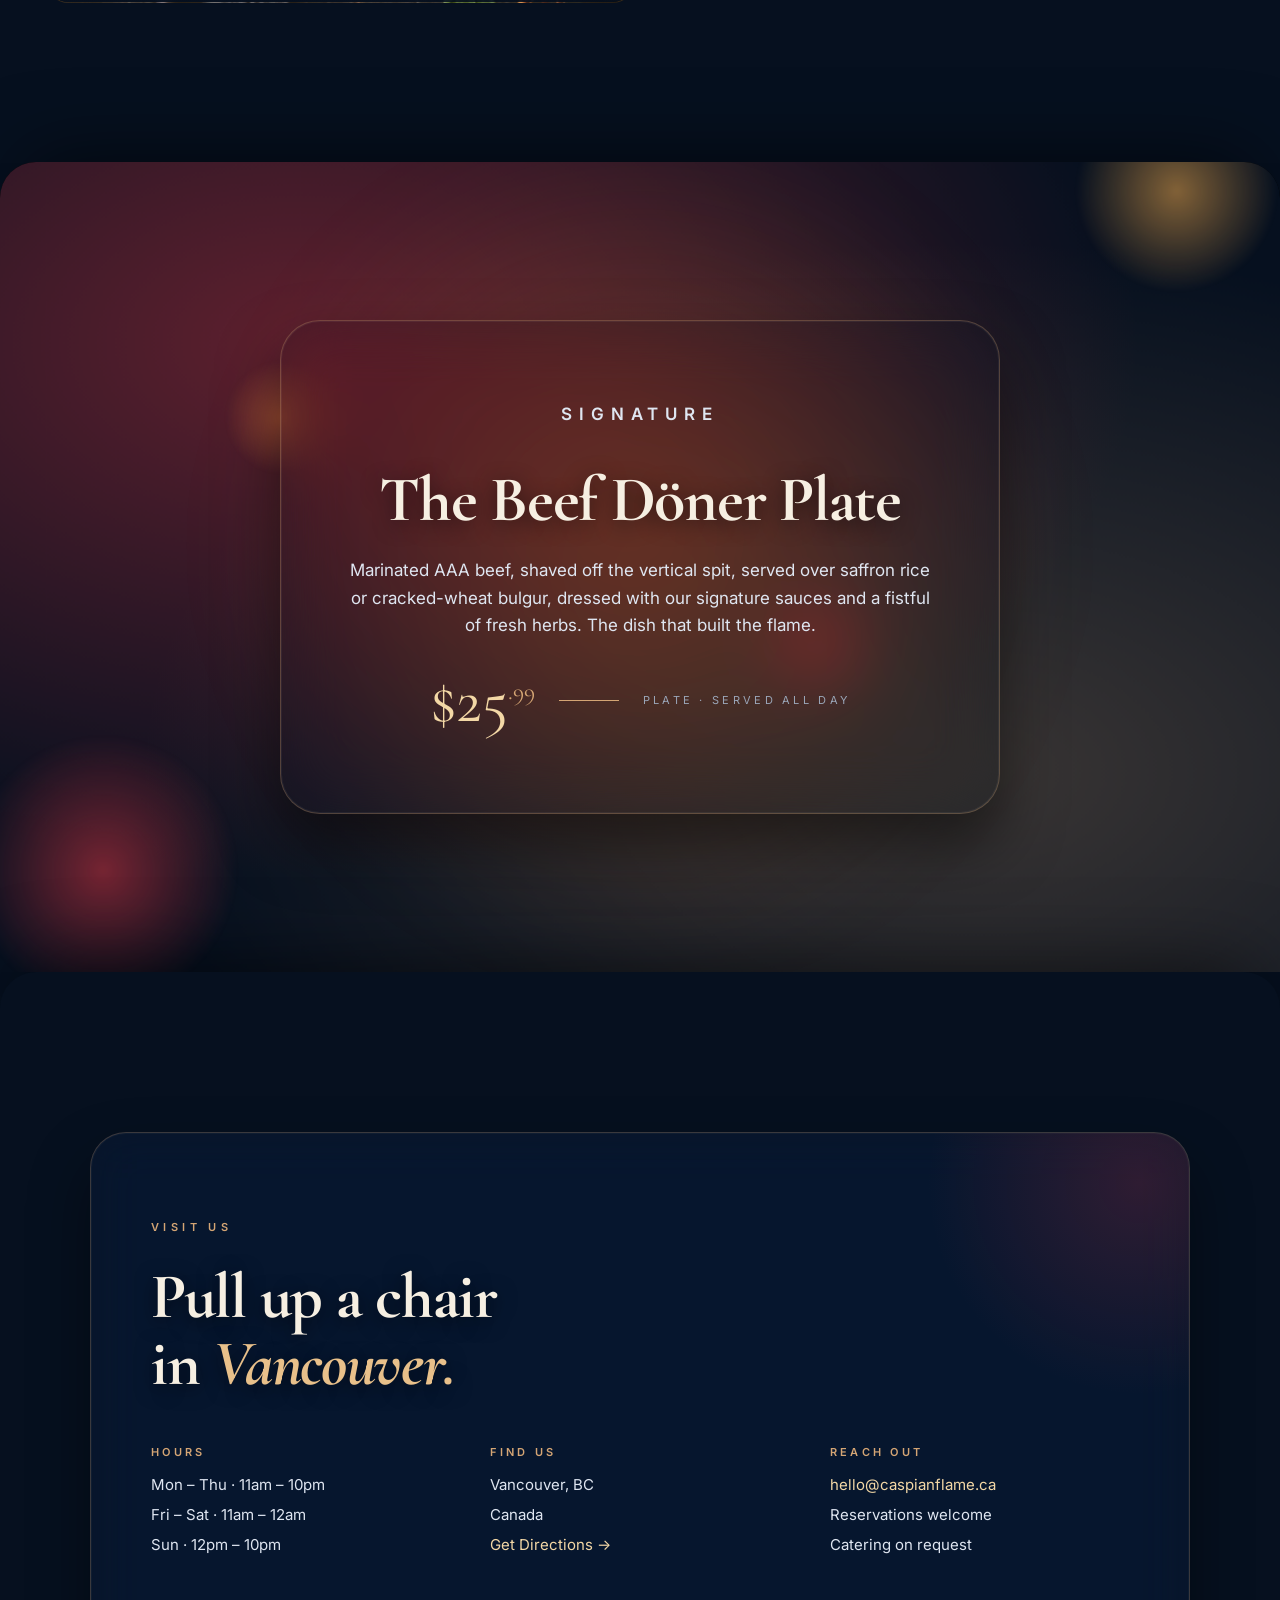
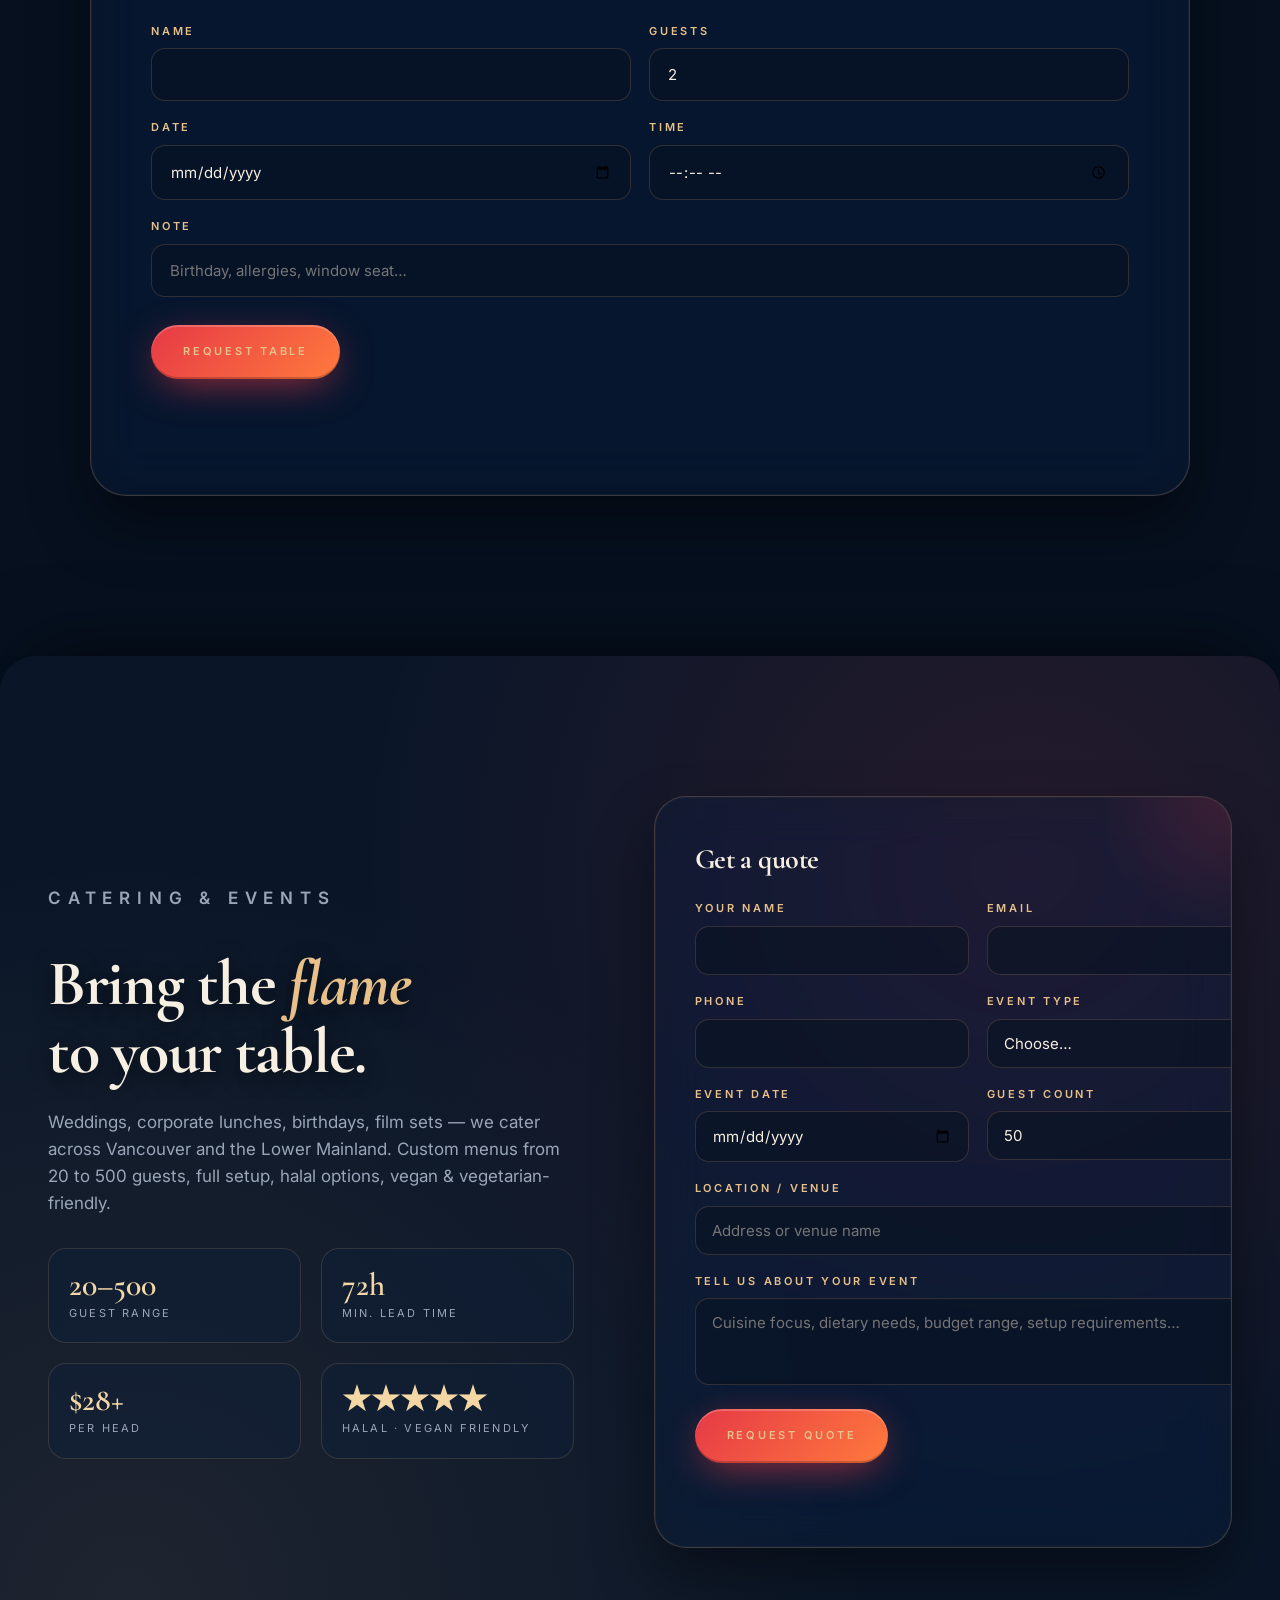
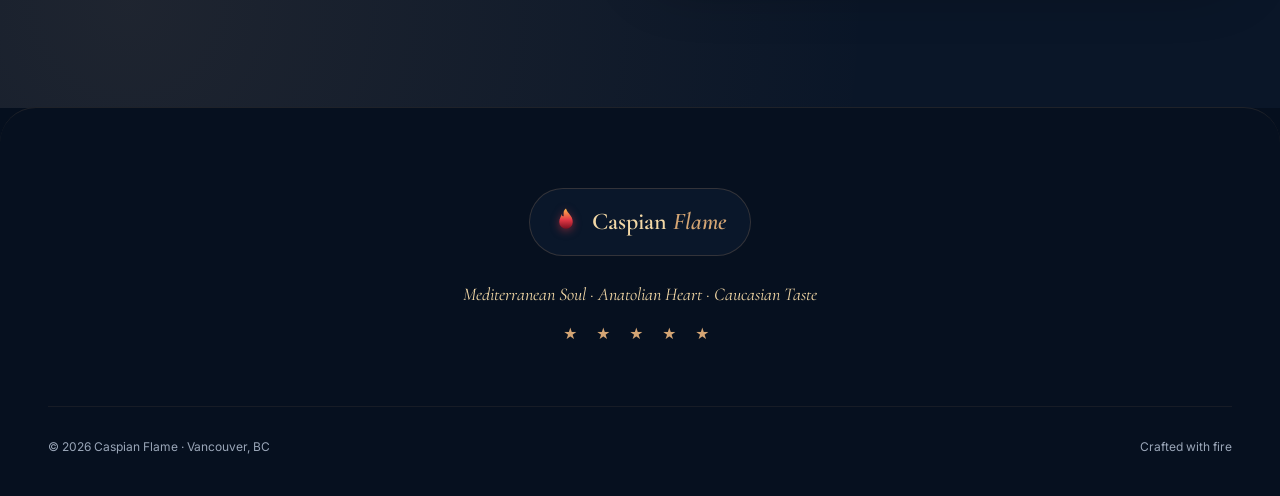
==== commit 7f74bc10: "design: remove all emojis, add glassmorphism, embers, enhanced gallery and shadows" ====
--- a/index.html
+++ b/index.html
@@ -59,6 +59,7 @@
     <div class="orb orb-2"></div>
     <div class="orb orb-3"></div>
     <div class="grid-overlay"></div>
+    <div class="embers"></div>
   </div>
 
   <div class="hero-stage" id="heroStage">
@@ -188,29 +189,28 @@
   </div>
 
   <div class="gallery-grid">
-    <figure class="g-card big" data-tone="ember"   data-icon="🥙" style="background-image: url('assets/beef_doner.png'); background-size: cover; background-position: center;">
+    <figure class="g-card big" data-tone="ember" style="background-image: url('assets/beef_doner.png'); background-size: cover; background-position: center;">
       <div class="g-overlay"></div><span class="g-tag">Beef Döner</span>
     </figure>
-    <figure class="g-card"     data-tone="amber"   data-icon="🫓" style="background-image: url('assets/beef_pide.png'); background-size: cover; background-position: center;">
+    <figure class="g-card" data-tone="amber" style="background-image: url('assets/beef_pide.png'); background-size: cover; background-position: center;">
       <div class="g-overlay"></div><span class="g-tag">Beef Pide</span>
     </figure>
-    <figure class="g-card"     data-tone="rust"    data-icon="🍕" style="background-image: url('assets/margherita_pizza.png'); background-size: cover; background-position: center;">
+    <figure class="g-card" data-tone="rust" style="background-image: url('assets/margherita_pizza.png'); background-size: cover; background-position: center;">
       <div class="g-overlay"></div><span class="g-tag">Margherita</span>
     </figure>
-    <figure class="g-card tall" data-tone="paprika" data-icon="🌶️" style="background-image: url('assets/lahmacun.png'); background-size: cover; background-position: center;">
+    <figure class="g-card tall" data-tone="paprika" style="background-image: url('assets/lahmacun.png'); background-size: cover; background-position: center;">
       <div class="g-overlay"></div><span class="g-tag">Lahmacun</span>
     </figure>
-    <figure class="g-card"     data-tone="olive"   data-icon="🥣" style="background-image: url('assets/hummus.png'); background-size: cover; background-position: center;">
+    <figure class="g-card" data-tone="olive" style="background-image: url('assets/hummus.png'); background-size: cover; background-position: center;">
       <div class="g-overlay"></div><span class="g-tag">Hummus</span>
     </figure>
-    <figure class="g-card"     data-tone="herb"    data-icon="🧆" style="background-image: url('assets/falafel.png'); background-size: cover; background-position: center;">
+    <figure class="g-card" data-tone="herb" style="background-image: url('assets/falafel.png'); background-size: cover; background-position: center;">
       <div class="g-overlay"></div><span class="g-tag">Falafel</span>
     </figure>
-    <!-- Use some images twice for the placeholders where quota was exhausted -->
-    <figure class="g-card big" data-tone="charcoal" data-icon="🌯" style="background-image: url('assets/beef_doner.png'); background-size: cover; background-position: center;">
+    <figure class="g-card big" data-tone="charcoal" style="background-image: url('assets/beef_doner.png'); background-size: cover; background-position: center;">
       <div class="g-overlay"></div><span class="g-tag">Tantuni Wrap</span>
     </figure>
-    <figure class="g-card"     data-tone="honey"   data-icon="🍯" style="background-image: url('assets/margherita_pizza.png'); background-size: cover; background-position: center;">
+    <figure class="g-card" data-tone="honey" style="background-image: url('assets/margherita_pizza.png'); background-size: cover; background-position: center;">
       <div class="g-overlay"></div><span class="g-tag">Medovik</span>
     </figure>
   </div>
--- a/styles.css
+++ b/styles.css
@@ -36,27 +36,27 @@
   font-size:11px;letter-spacing:.4em;text-transform:uppercase;color:var(--gold-500);
   font-weight:600;margin-bottom:18px;display:inline-block;
 }
-h1,h2,h3,h4{font-family:var(--serif);font-weight:600;line-height:1.05;letter-spacing:-.01em}
-h2{font-size:clamp(2.4rem,5vw,4.4rem);color:var(--cream)}
+h1,h2,h3,h4{font-family:var(--serif);font-weight:700;line-height:1.05;letter-spacing:-.02em}
+h2{font-size:clamp(2.4rem,5vw,4.8rem);color:var(--cream); text-shadow: 0 4px 20px rgba(0,0,0,0.6);}
 h2 em{color:var(--gold-400);font-style:italic}
 
 .btn{
   position:relative;display:inline-flex;align-items:center;gap:8px;
-  padding:18px 28px;border-radius:999px;font-weight:600;font-size:14px;letter-spacing:.05em;
+  padding:18px 32px;border-radius:999px;font-weight:700;font-size:13px;letter-spacing:.1em;
   text-transform:uppercase;transition:transform .4s var(--ease), box-shadow .4s var(--ease);
   overflow:hidden;isolation:isolate;
 }
 .btn span{position:relative;z-index:2}
 .btn-primary{background:linear-gradient(135deg,var(--flame) 0%,var(--flame-2) 100%);color:#fff;
-  box-shadow:0 10px 30px -10px rgba(230,57,70,.6), inset 0 0 0 1px rgba(255,255,255,.1);}
+  box-shadow:0 10px 40px -10px rgba(230,57,70,.8), inset 0 2px 0 rgba(255,255,255,.2), inset 0 -2px 0 rgba(0,0,0,.2);}
 .btn-primary::before{
-  content:"";position:absolute;inset:0;background:linear-gradient(135deg,#ff5566,#ffa86a);
+  content:"";position:absolute;inset:0;background:linear-gradient(135deg,#ff5566,#ff8822);
   opacity:0;transition:opacity .4s var(--ease);z-index:1;
 }
-.btn-primary:hover{transform:translateY(-3px);box-shadow:0 18px 40px -10px rgba(230,57,70,.8)}
+.btn-primary:hover{transform:translateY(-4px);box-shadow:0 20px 50px -10px rgba(230,57,70,1)}
 .btn-primary:hover::before{opacity:1}
-.btn-ghost{border:1px solid rgba(212,165,116,.4);color:var(--gold-300)}
-.btn-ghost:hover{border-color:var(--gold-500);background:rgba(212,165,116,.06);transform:translateY(-3px)}
+.btn-ghost{border:1px solid rgba(212,165,116,.6);color:var(--gold-300); background:rgba(212,165,116,.05); backdrop-filter: blur(8px);}
+.btn-ghost:hover{border-color:var(--gold-500);background:rgba(212,165,116,.15);transform:translateY(-4px);box-shadow:0 15px 30px -10px rgba(212,165,116,.3)}
 
 /* ============================================================
    Loader
@@ -153,8 +153,9 @@
   transition:background .4s var(--ease),padding .4s var(--ease),backdrop-filter .4s;
 }
 .nav.scrolled{
-  padding:12px 48px;background:rgba(6,16,31,.75);backdrop-filter:blur(20px);
-  border-bottom:1px solid rgba(212,165,116,.12);
+  padding:12px 48px;background:rgba(6,16,31,.5);backdrop-filter:blur(24px) saturate(180%);
+  border-bottom:1px solid rgba(212,165,116,.2);
+  box-shadow: 0 4px 30px rgba(0,0,0,0.4);
 }
 .nav-logo{display:flex;align-items:center;gap:12px;transition:transform .4s var(--ease)}
 .nav-logo:hover{transform:translateY(-1px)}
@@ -250,6 +251,23 @@
   mask-image:radial-gradient(ellipse at center,black 30%,transparent 75%);
 }
 
+.embers {
+  position: absolute; inset: 0; pointer-events: none; z-index: 1;
+  background-image: 
+    radial-gradient(2px 2px at 20px 30px, var(--gold-500), transparent),
+    radial-gradient(2.5px 2.5px at 120px 70px, var(--flame), transparent),
+    radial-gradient(1.5px 1.5px at 90px 140px, var(--gold-400), transparent),
+    radial-gradient(2px 2px at 180px 120px, var(--flame-2), transparent),
+    radial-gradient(2.5px 2.5px at 270px 180px, var(--gold-500), transparent);
+  background-size: 300px 300px;
+  animation: embersUp 24s linear infinite;
+  opacity: 0.8;
+}
+@keyframes embersUp {
+  0% { transform: translateY(0); }
+  100% { transform: translateY(-300px); }
+}
+
 .hero-stage{
   position:relative;z-index:2;text-align:center;
   transform-style:preserve-3d;
@@ -428,19 +446,11 @@
   opacity:0;transition:opacity .5s var(--ease);
 }
 .dish:hover{
-  border-color:rgba(212,165,116,.4);
-  box-shadow:0 50px 100px -40px rgba(230,57,70,.5),0 0 0 1px rgba(212,165,116,.3);
+  border-color:rgba(212,165,116,.6);
+  box-shadow:0 60px 120px -30px rgba(230,57,70,.6), 0 0 0 1px rgba(212,165,116,.4);
 }
 .dish:hover::before{opacity:1}
 
-.dish-icon{
-  width:80px;height:80px;border-radius:50%;
-  background:linear-gradient(135deg,var(--flame) 0%,var(--gold-500) 100%);
-  display:grid;place-items:center;font-size:36px;
-  position:absolute;top:30px;right:30px;
-  box-shadow:0 20px 40px -10px rgba(230,57,70,.5);
-  transform:translateZ(40px);
-}
 .dish-cat{
   position:absolute;top:36px;left:30px;
   font-size:10px;letter-spacing:.3em;text-transform:uppercase;
@@ -507,9 +517,16 @@
   border:1px solid rgba(212,165,116,.18);
   cursor:pointer;
   transform:translateZ(0);
-  transition:transform .6s var(--ease),box-shadow .6s var(--ease),border-color .4s;
-  --c1:#7a1020;--c2:#e63946;--c3:#ffb84d;
-}
+  transition:transform .6s cubic-bezier(.2,.8,.2,1.2),box-shadow .6s var(--ease),border-color .4s;
+  background-size:cover;background-position:center;
+}
+/* Dark gradient overlay so images don't clash with text */
+.g-card::before{
+  content:"";position:absolute;inset:0;z-index:1;
+  background:linear-gradient(180deg, rgba(6,16,31,0.05) 0%, rgba(6,16,31,0.4) 50%, rgba(6,16,31,0.9) 100%);
+  transition:background .6s var(--ease);
+}
+
 .g-card[data-tone="ember"]   {--c1:#3a0a14;--c2:#7a1020;--c3:#e63946}
 .g-card[data-tone="amber"]   {--c1:#3a1810;--c2:#a04020;--c3:#e8c08a}
 .g-card[data-tone="rust"]    {--c1:#2a0e0c;--c2:#8a2820;--c3:#ff7a3d}
@@ -524,14 +541,17 @@
 
 /* hover */
 .g-card:hover{
-  transform:translateY(-6px);
-  border-color:rgba(212,165,116,.5);
-  box-shadow:0 40px 80px -30px rgba(230,57,70,.5);
+  transform:translateY(-8px) scale(1.02);
+  border-color:rgba(212,165,116,.6);
+  box-shadow:0 50px 100px -30px rgba(230,57,70,.6), 0 0 0 1px rgba(212,165,116,.3);
+}
+.g-card:hover::before{
+  background:linear-gradient(180deg, rgba(6,16,31,0) 0%, rgba(6,16,31,0.3) 40%, rgba(6,16,31,0.85) 100%);
 }
 
 /* dark gradient overlay so text reads */
 .g-card .g-overlay,
-.g-card .g-tag{position:absolute;z-index:2}
+.g-card .g-tag{position:absolute;z-index:3}
 
 .g-tag{
   left:24px;bottom:22px;
@@ -606,10 +626,11 @@
 }
 
 .signature-content{
-  position:relative;z-index:5;text-align:center;max-width:680px;padding:0 24px;
-  background:rgba(6,16,31,.4);backdrop-filter:blur(20px);
-  padding:60px 40px;border-radius:32px;
-  border:1px solid rgba(212,165,116,.2);
+  position:relative;z-index:5;text-align:center;max-width:720px;
+  background:rgba(6,16,31,.25);backdrop-filter:blur(30px) saturate(140%);
+  padding:80px 60px;border-radius:40px;
+  border:1px solid rgba(212,165,116,.3);
+  box-shadow: 0 30px 60px rgba(0,0,0,0.5), inset 0 0 0 1px rgba(255,255,255,0.05);
 }
 .signature-content h2{margin:8px 0 24px}
 .signature-content p{color:var(--ink);font-size:17px;margin-bottom:30px}
@@ -625,10 +646,11 @@
 .visit{padding:160px 48px;background:var(--navy-900)}
 .visit-card{
   max-width:1100px;margin:0 auto;
-  background:linear-gradient(180deg,var(--navy-700),var(--navy-800));
-  border:1px solid rgba(212,165,116,.18);
+  background:rgba(15,30,54,.45);backdrop-filter:blur(24px) saturate(160%);
+  border:1px solid rgba(212,165,116,.25);
   border-radius:36px;padding:80px 60px;
   position:relative;overflow:hidden;
+  box-shadow:0 30px 60px rgba(0,0,0,.4), inset 0 0 0 1px rgba(255,255,255,.03);
 }
 .visit-card::before{
   content:"";position:absolute;top:-200px;right:-200px;width:500px;height:500px;border-radius:50%;
@@ -700,11 +722,12 @@
 }
 
 .cater-form{
-  background:linear-gradient(180deg,var(--navy-700),var(--navy-800));
-  border:1px solid rgba(212,165,116,.2);
+  background:rgba(15,30,54,.4);backdrop-filter:blur(24px) saturate(160%);
+  border:1px solid rgba(212,165,116,.25);
   border-radius:32px;padding:48px 40px;
   display:grid;gap:18px;
   position:relative;overflow:hidden;
+  box-shadow:0 30px 60px rgba(0,0,0,.4), inset 0 0 0 1px rgba(255,255,255,.03);
 }
 .cater-form::before{
   content:"";position:absolute;top:-160px;right:-160px;
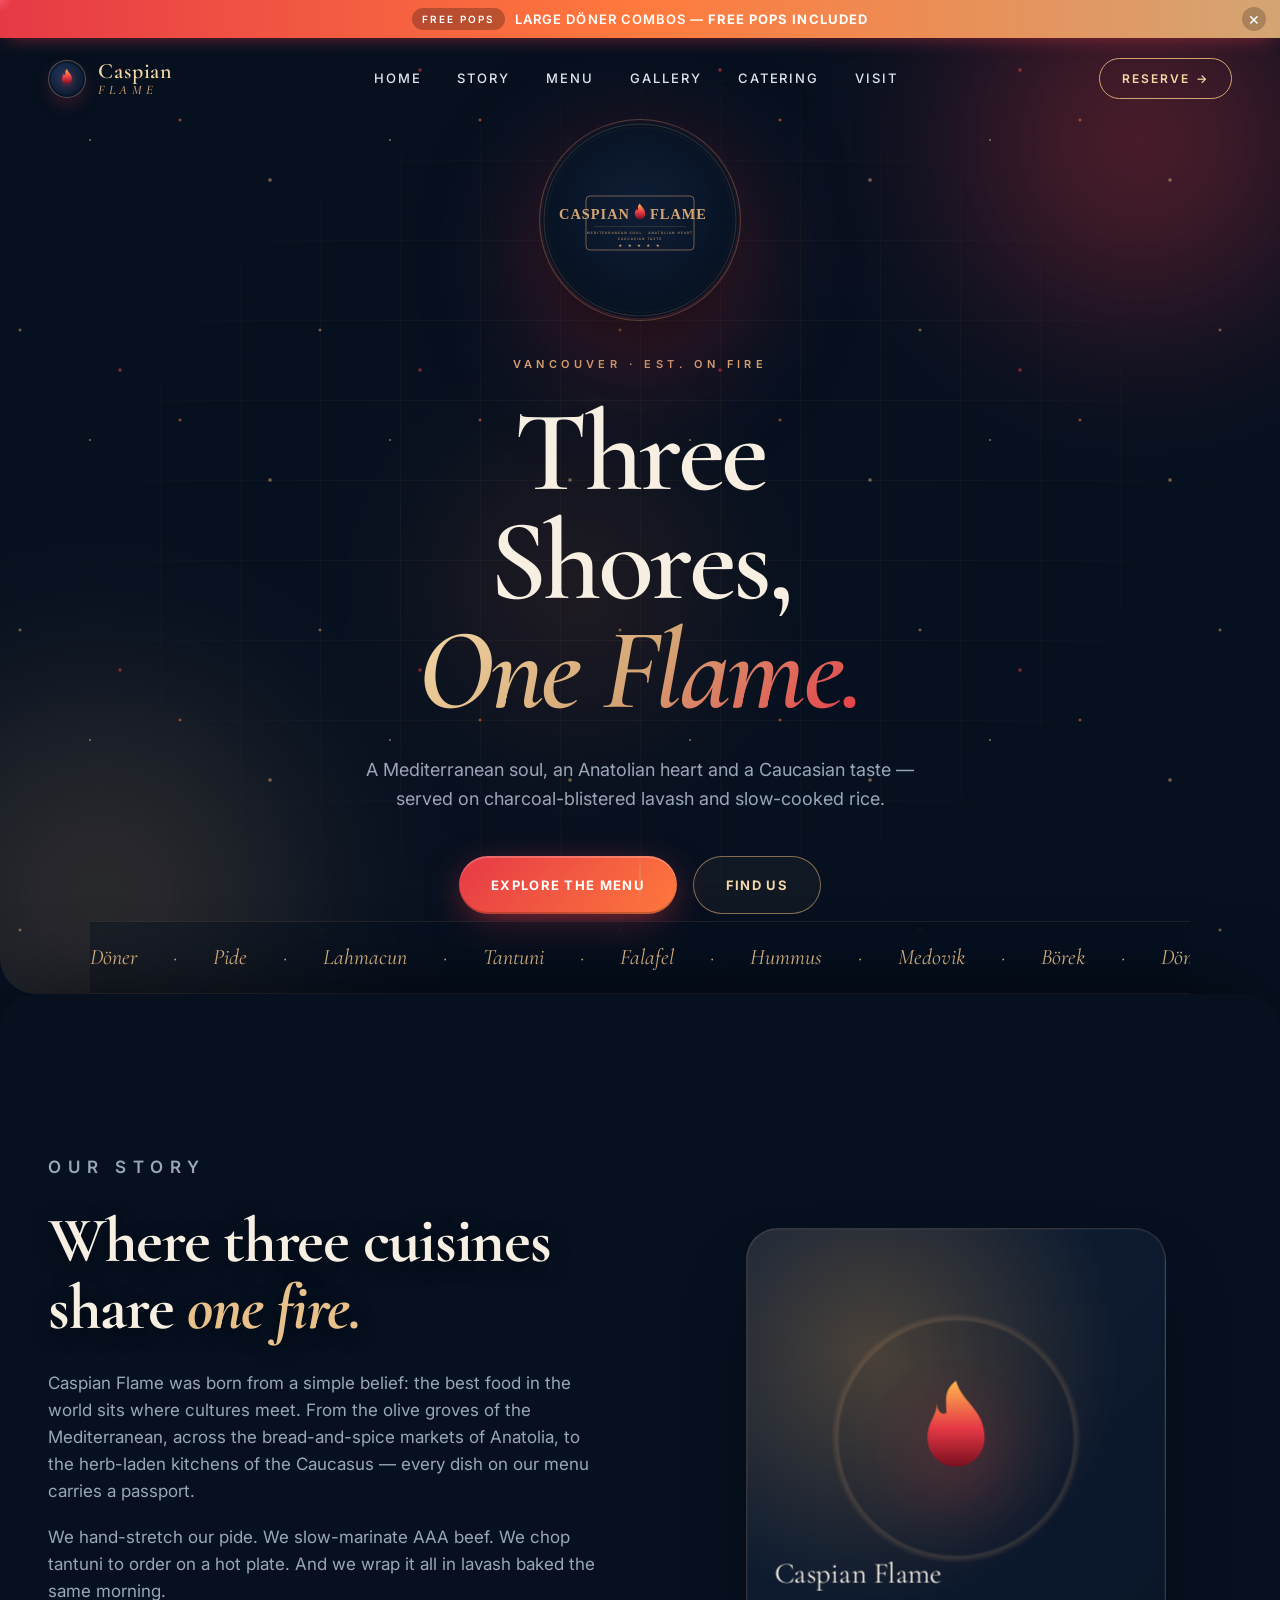
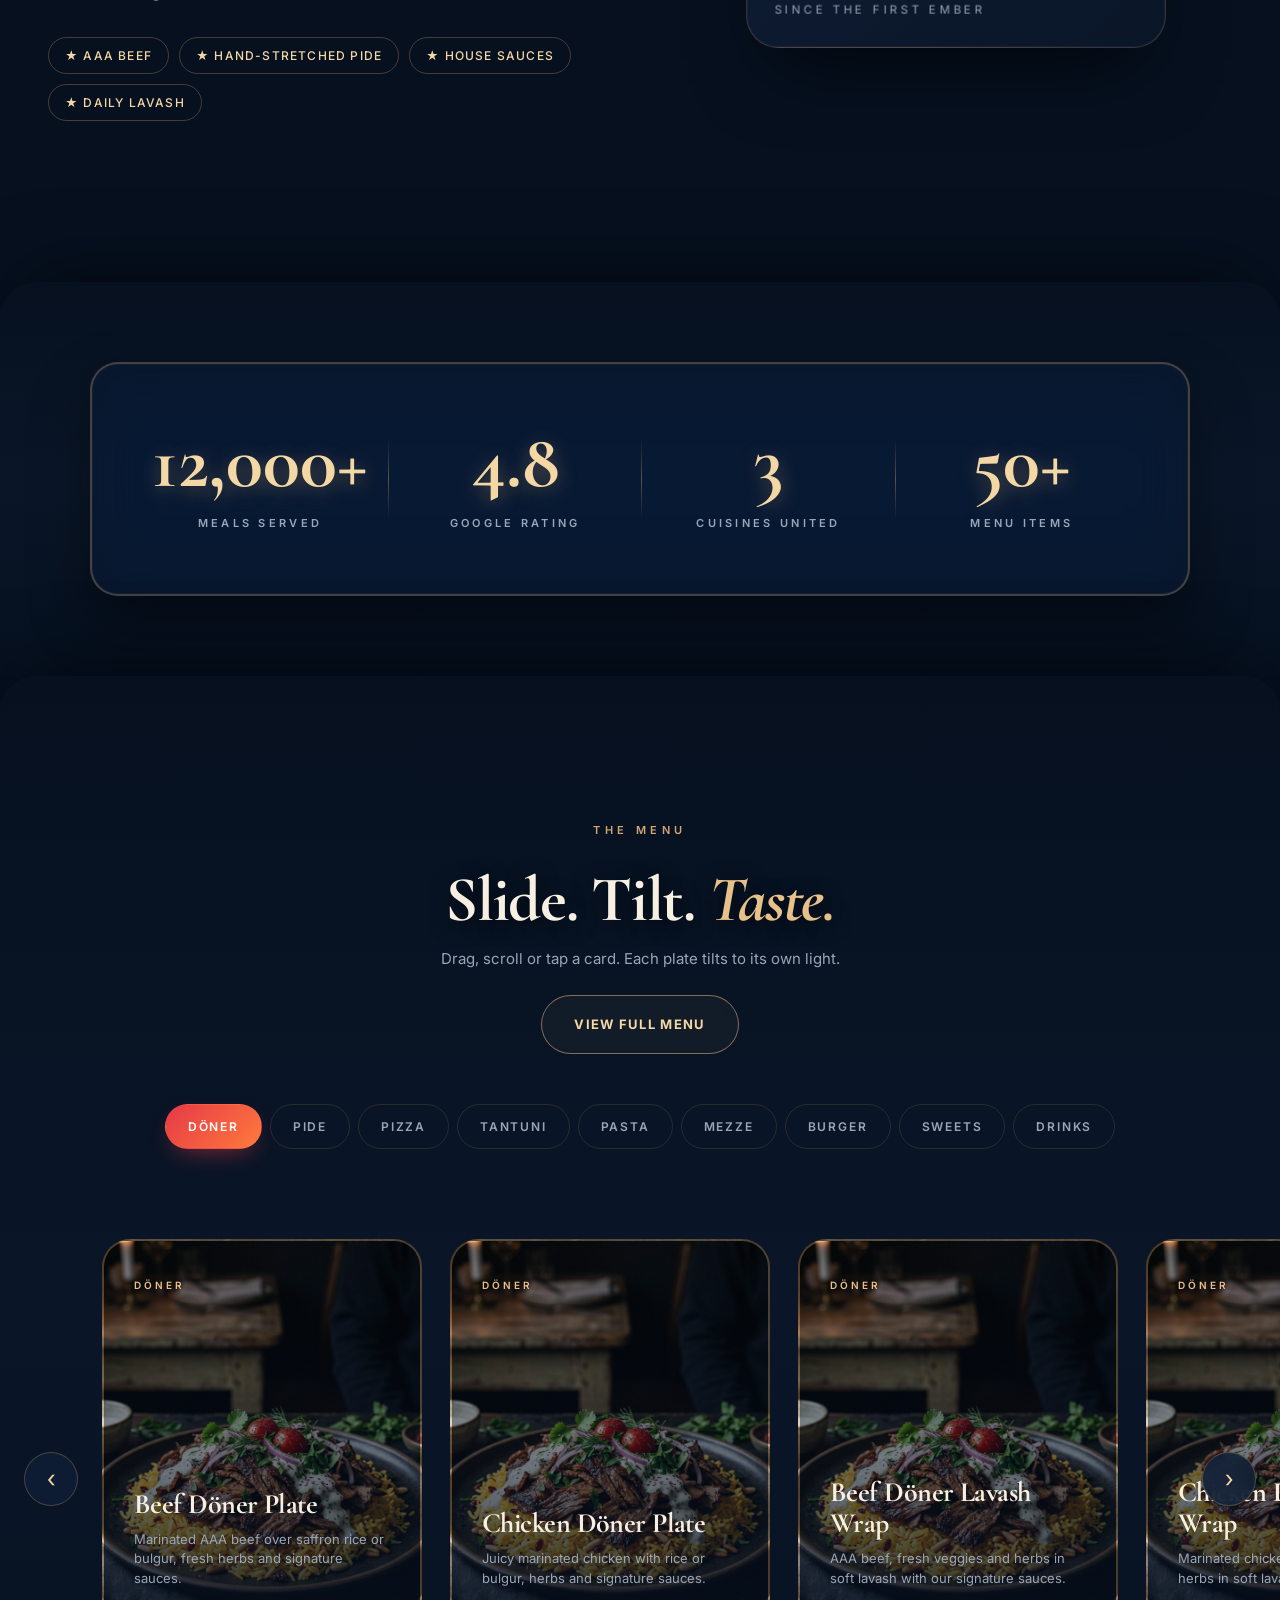
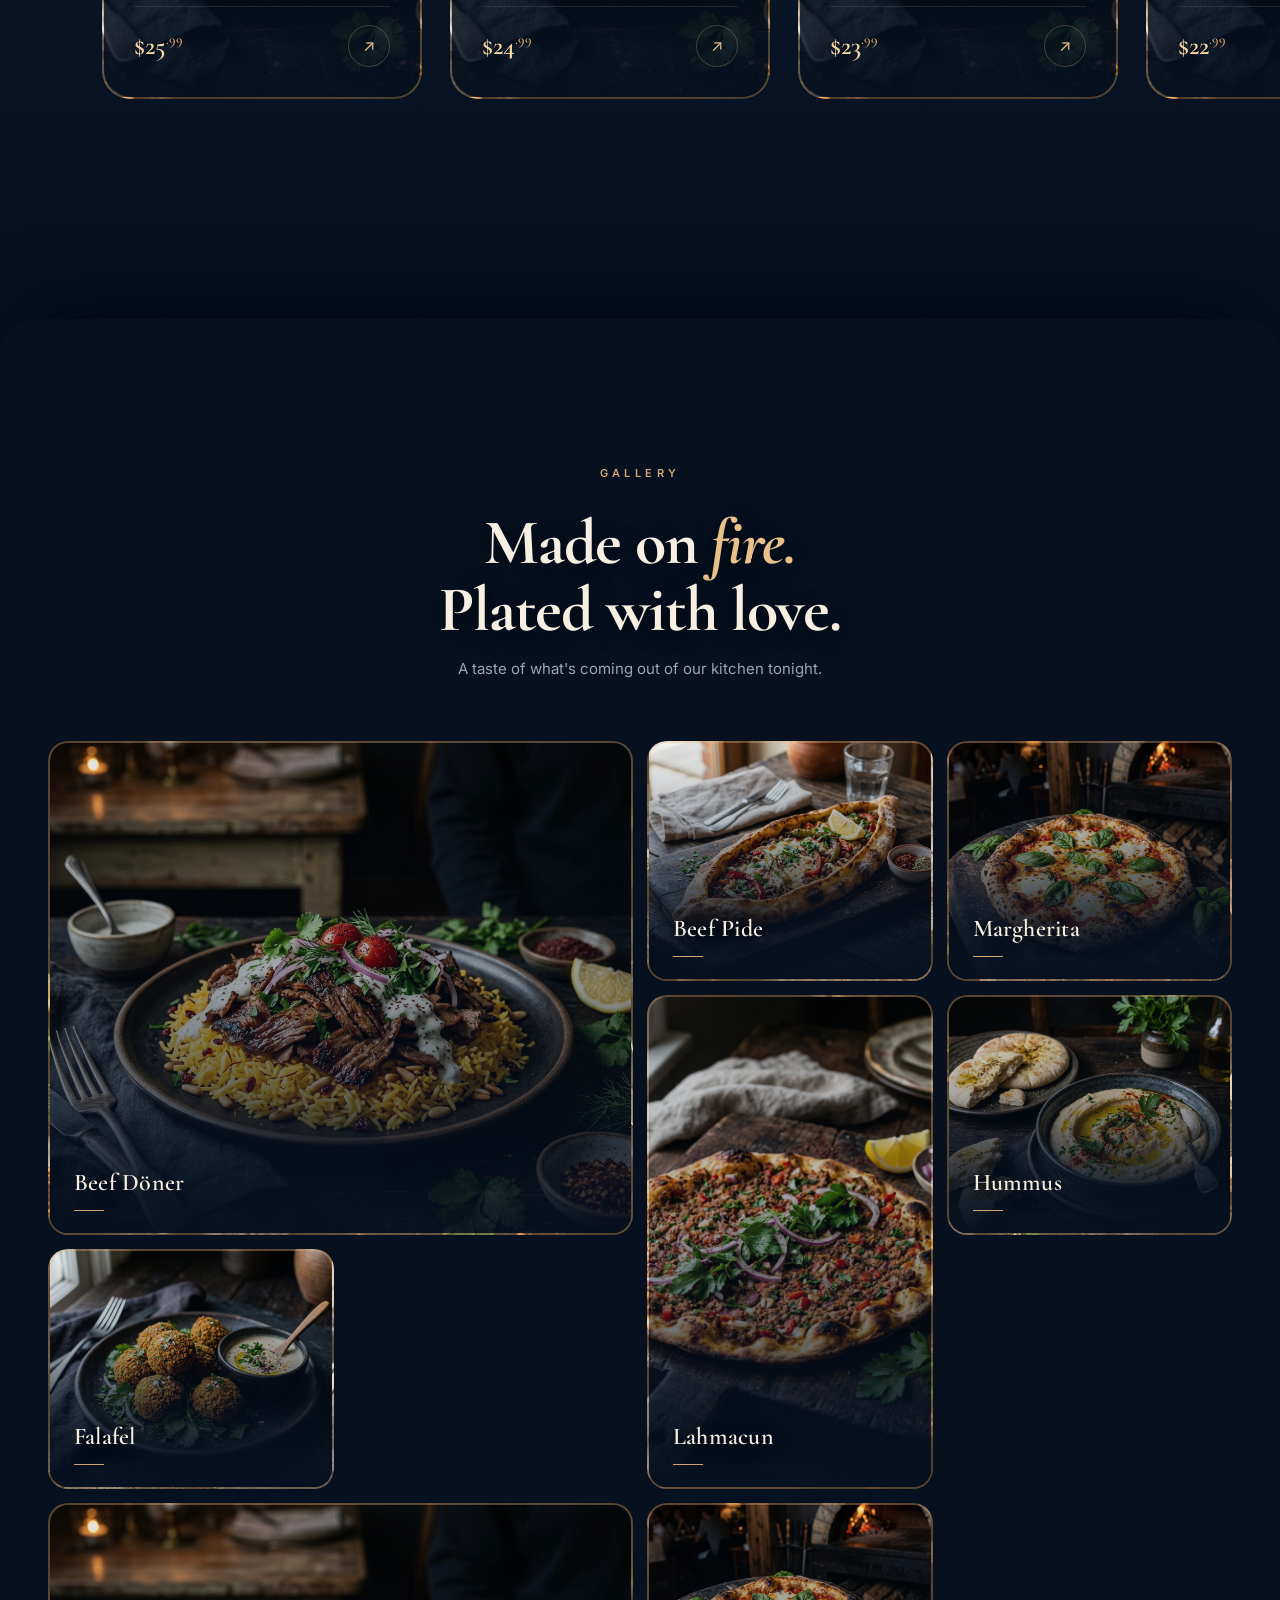
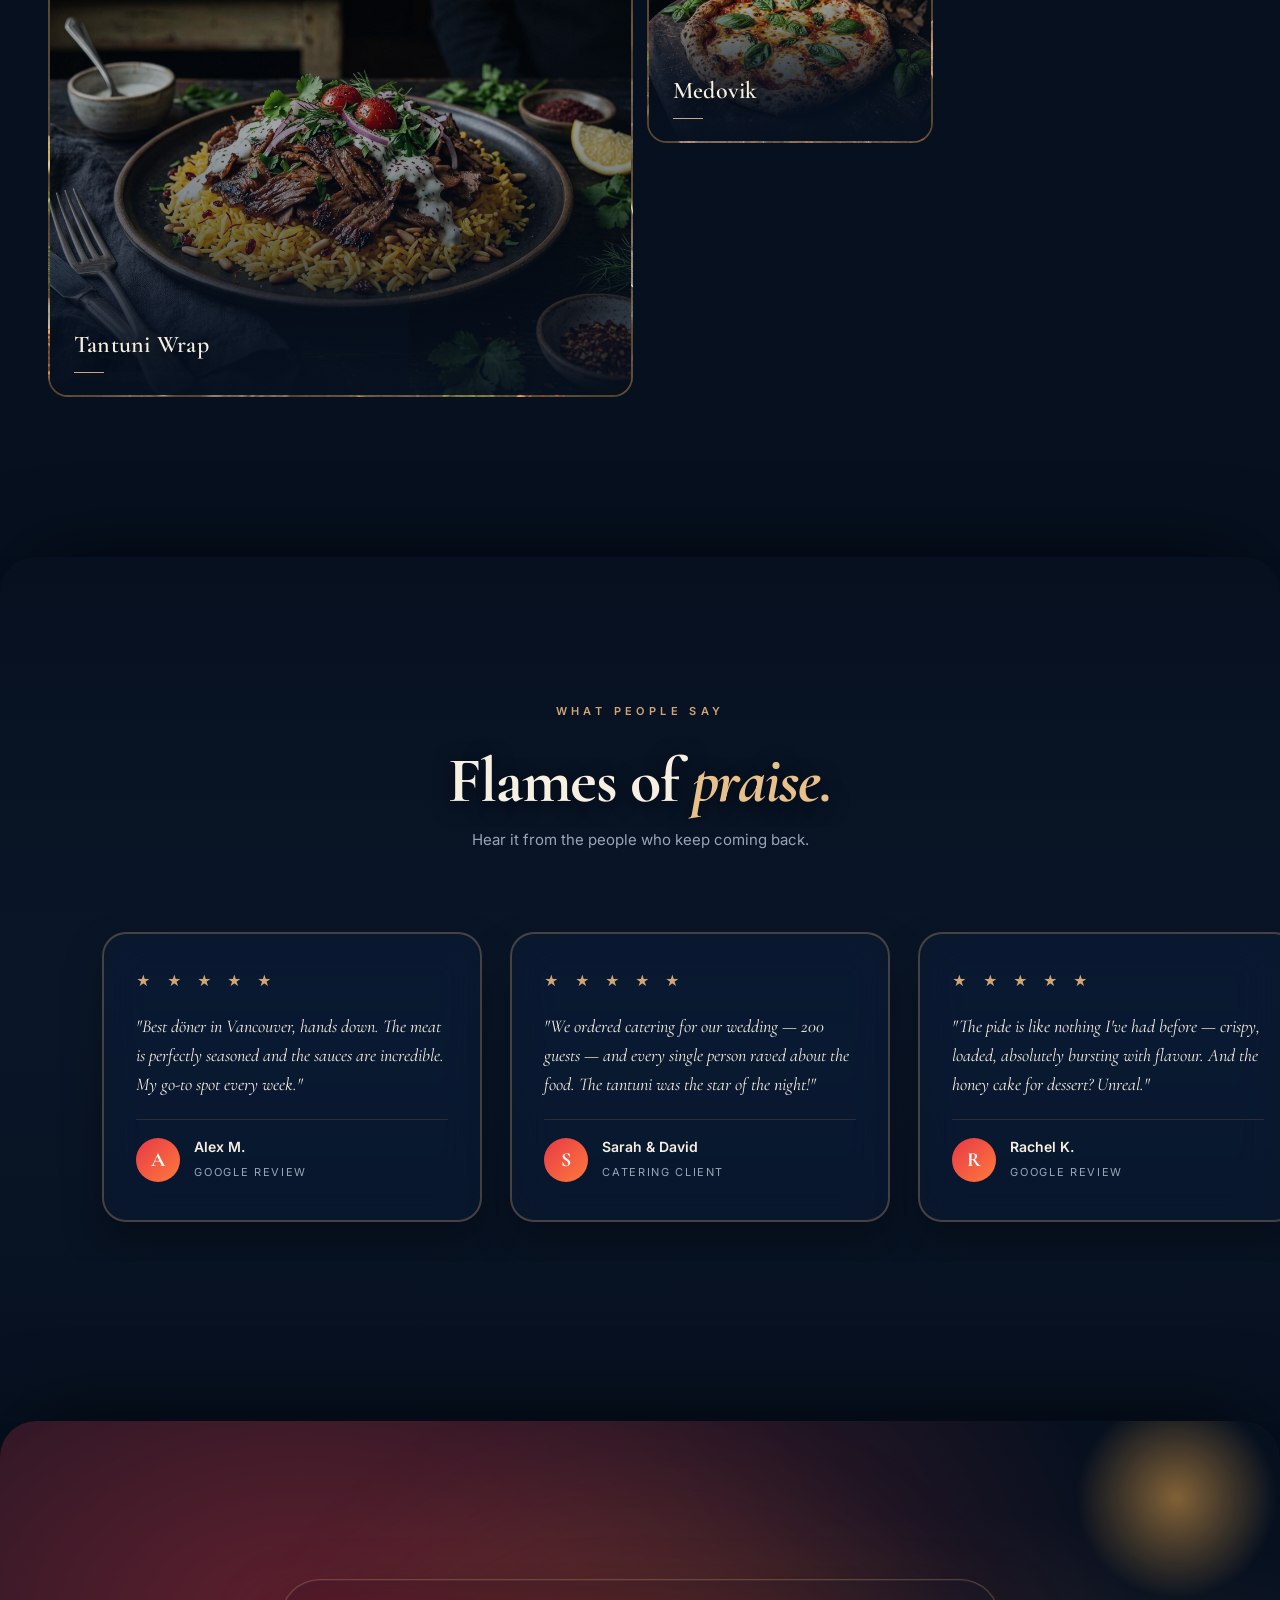
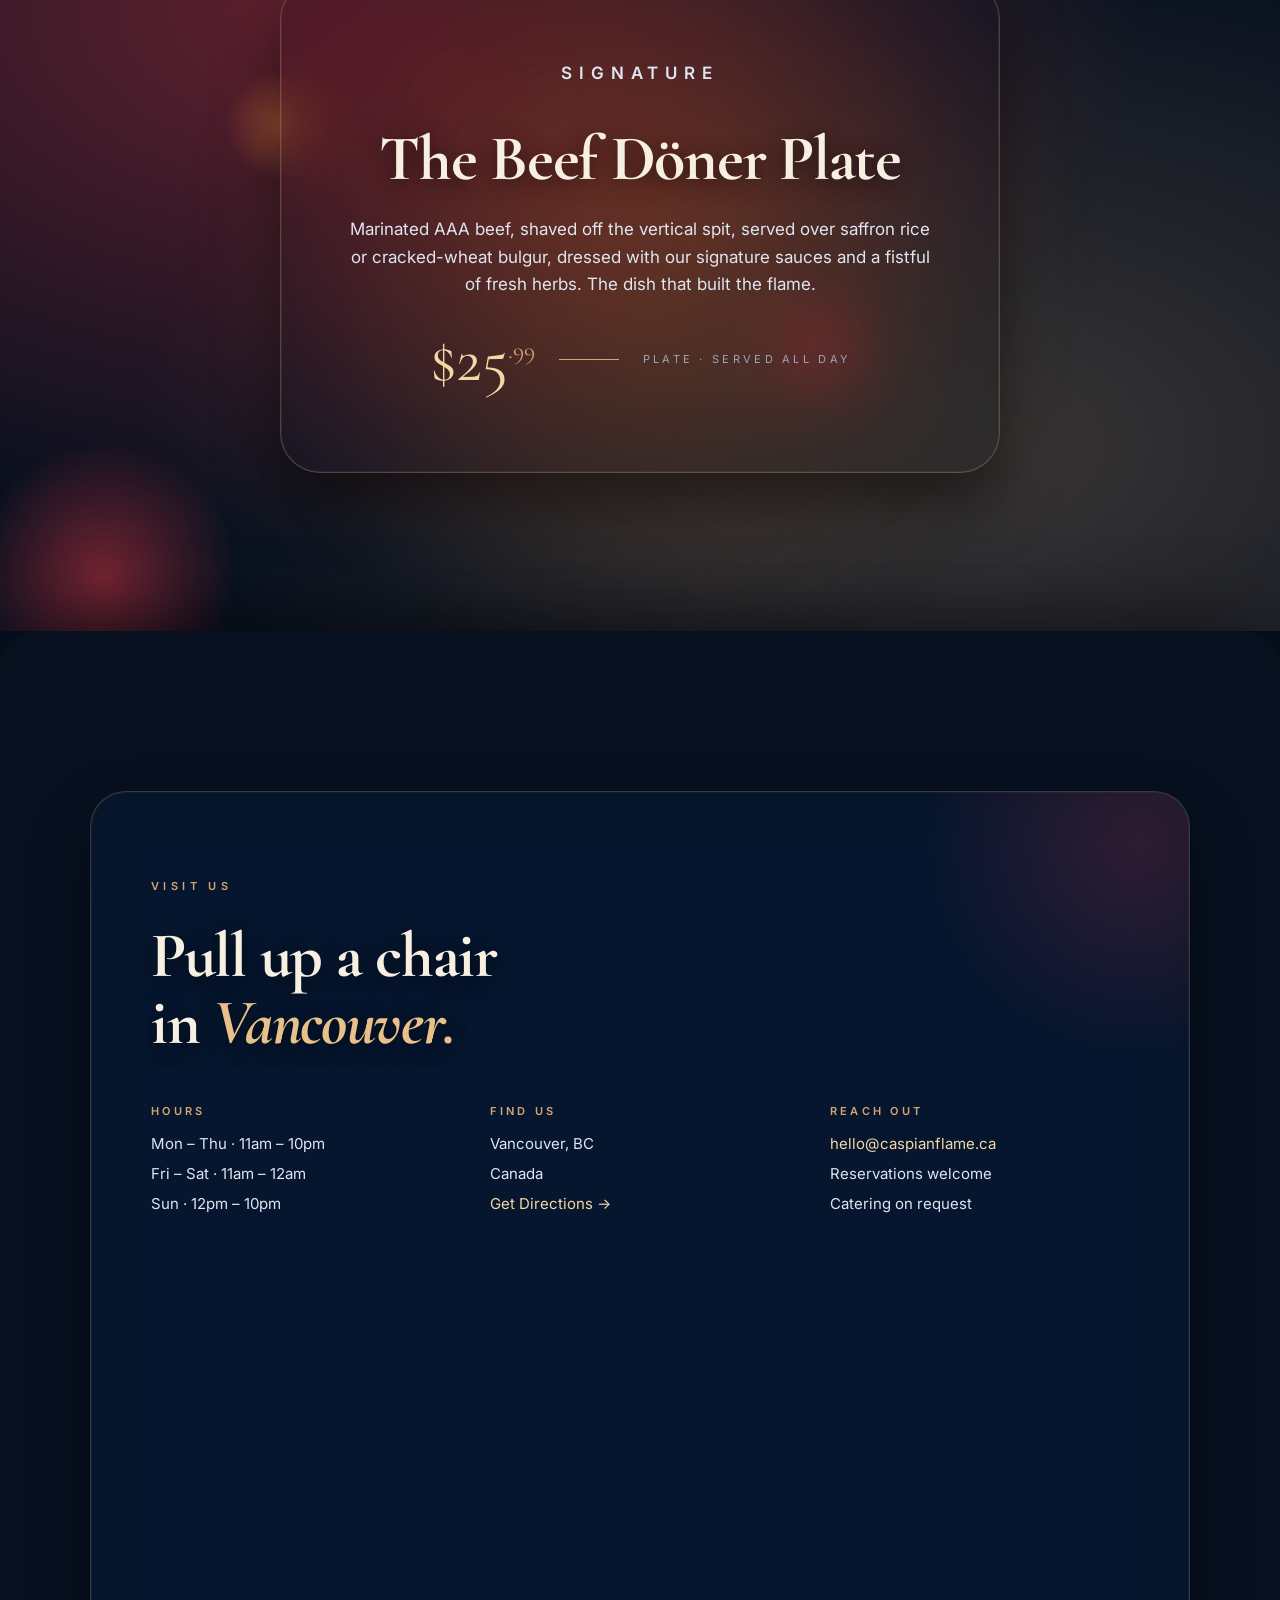
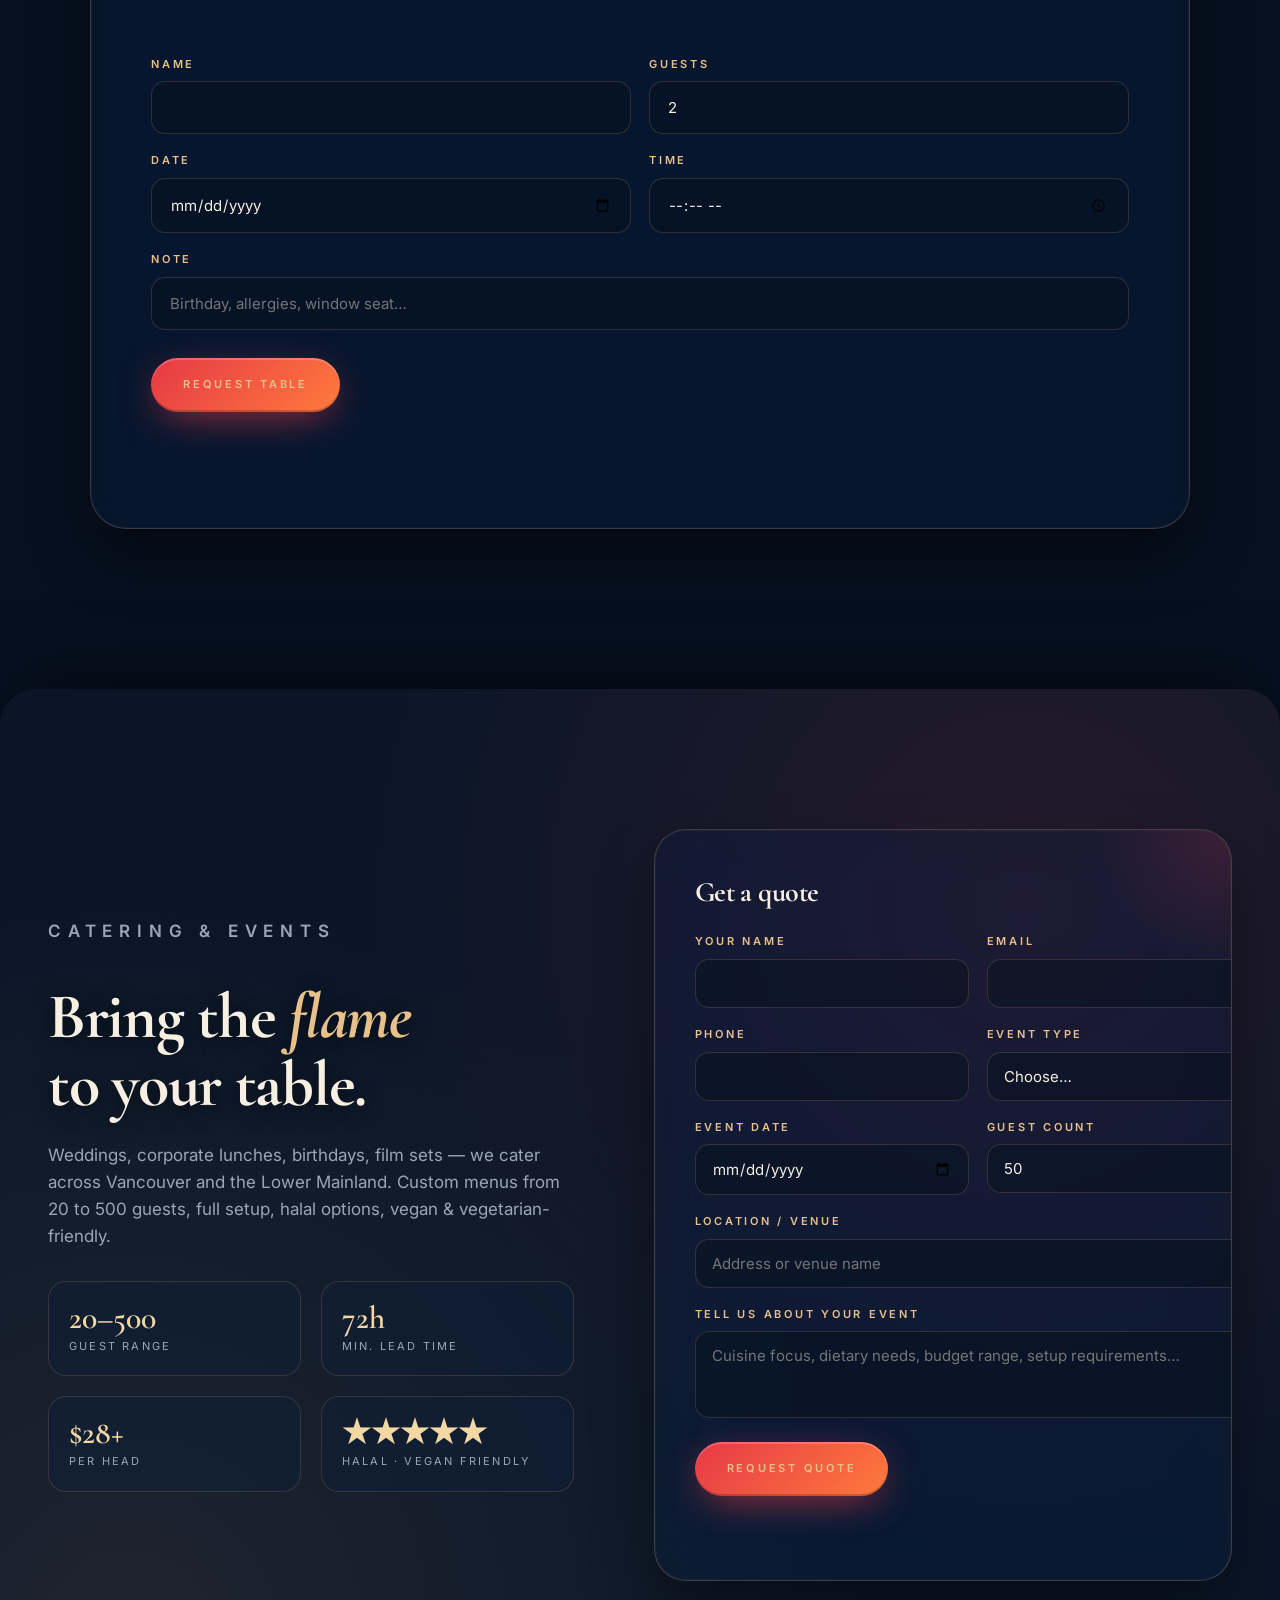
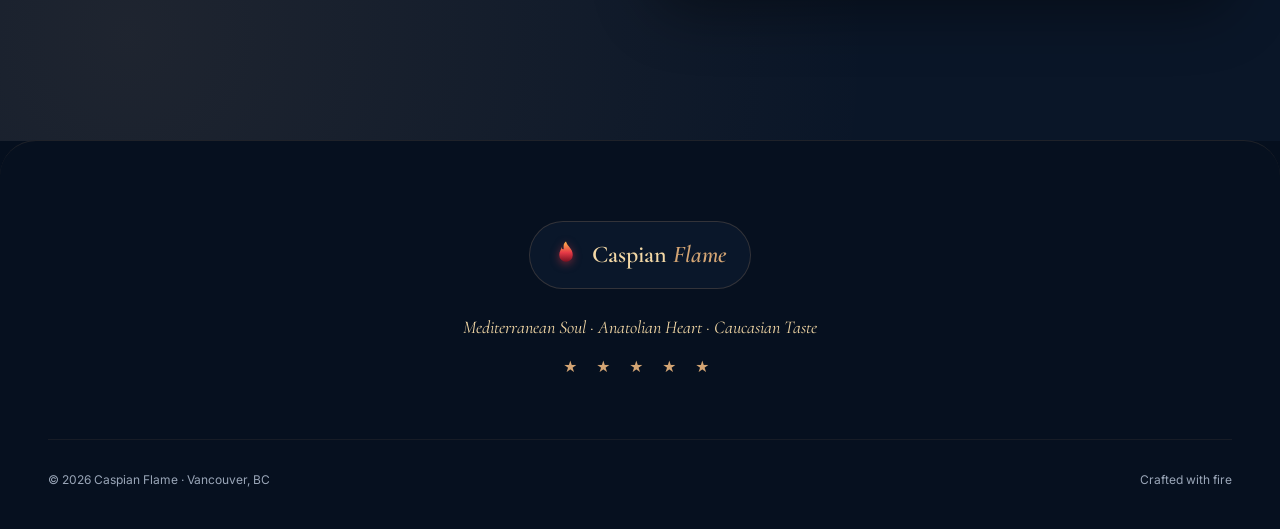
==== commit 843e6efb: "feat: add animated stats counter, testimonials carousel, and Google Maps embed" ====
--- a/index.html
+++ b/index.html
@@ -152,6 +152,31 @@
   </div>
 </section>
 
+<!-- ===== Stats ===== -->
+<section class="stats stack" id="stats">
+  <div class="stats-inner reveal">
+    <div class="stat" data-target="12000" data-suffix="+">
+      <span class="stat-num">0</span>
+      <span class="stat-label">Meals Served</span>
+    </div>
+    <div class="stat-divider"></div>
+    <div class="stat" data-target="4.8" data-decimals="1">
+      <span class="stat-num">0</span>
+      <span class="stat-label">Google Rating</span>
+    </div>
+    <div class="stat-divider"></div>
+    <div class="stat" data-target="3">
+      <span class="stat-num">0</span>
+      <span class="stat-label">Cuisines United</span>
+    </div>
+    <div class="stat-divider"></div>
+    <div class="stat" data-target="50" data-suffix="+">
+      <span class="stat-num">0</span>
+      <span class="stat-label">Menu Items</span>
+    </div>
+  </div>
+</section>
+
 <!-- ===== Menu ===== -->
 <section class="menu stack" id="menu">
   <div class="menu-head">
@@ -213,6 +238,57 @@
     <figure class="g-card" data-tone="honey" style="background-image: url('assets/margherita_pizza.png'); background-size: cover; background-position: center;">
       <div class="g-overlay"></div><span class="g-tag">Medovik</span>
     </figure>
+  </div>
+</section>
+
+<!-- ===== Testimonials ===== -->
+<section class="testimonials stack" id="testimonials">
+  <div class="testimonials-head">
+    <p class="eyebrow">What People Say</p>
+    <h2>Flames of <em>praise.</em></h2>
+    <p class="testimonials-sub">Hear it from the people who keep coming back.</p>
+  </div>
+  <div class="testimonials-track" id="testimonialsTrack">
+    <div class="testimonial-card">
+      <div class="tc-stars">★ ★ ★ ★ ★</div>
+      <p class="tc-quote">"Best döner in Vancouver, hands down. The meat is perfectly seasoned and the sauces are incredible. My go-to spot every week."</p>
+      <div class="tc-author">
+        <div class="tc-avatar">A</div>
+        <div><strong>Alex M.</strong><span>Google Review</span></div>
+      </div>
+    </div>
+    <div class="testimonial-card">
+      <div class="tc-stars">★ ★ ★ ★ ★</div>
+      <p class="tc-quote">"We ordered catering for our wedding — 200 guests — and every single person raved about the food. The tantuni was the star of the night!"</p>
+      <div class="tc-author">
+        <div class="tc-avatar">S</div>
+        <div><strong>Sarah & David</strong><span>Catering Client</span></div>
+      </div>
+    </div>
+    <div class="testimonial-card">
+      <div class="tc-stars">★ ★ ★ ★ ★</div>
+      <p class="tc-quote">"The pide is like nothing I've had before — crispy, loaded, absolutely bursting with flavour. And the honey cake for dessert? Unreal."</p>
+      <div class="tc-author">
+        <div class="tc-avatar">R</div>
+        <div><strong>Rachel K.</strong><span>Google Review</span></div>
+      </div>
+    </div>
+    <div class="testimonial-card">
+      <div class="tc-stars">★ ★ ★ ★ ★</div>
+      <p class="tc-quote">"I'm from Istanbul and this place brought me right back home. Authentic flavours, generous portions, and the warmest service."</p>
+      <div class="tc-author">
+        <div class="tc-avatar">E</div>
+        <div><strong>Emre T.</strong><span>Regular Guest</span></div>
+      </div>
+    </div>
+    <div class="testimonial-card">
+      <div class="tc-stars">★ ★ ★ ★ ★</div>
+      <p class="tc-quote">"Finally a place in Vancouver that does Mediterranean right. The falafel is crispy outside, fluffy inside. And their hummus — perfection."</p>
+      <div class="tc-author">
+        <div class="tc-avatar">J</div>
+        <div><strong>Jessica L.</strong><span>Google Review</span></div>
+      </div>
+    </div>
   </div>
 </section>
 
@@ -264,6 +340,19 @@
         <p>Reservations welcome</p>
         <p>Catering on request</p>
       </div>
+    </div>
+
+    <div class="visit-map reveal">
+      <iframe 
+        src="https://www.google.com/maps/embed?pb=!1m18!1m12!1m3!1d83327.75756648994!2d-123.18756!3d49.26264!2m3!1f0!2f0!3f0!3m2!1i1024!2i768!4f13.1!3m3!1m2!1s0x548673f143a94fb3%3A0xbb9196ea9b81f38b!2sVancouver%2C%20BC!5e0!3m2!1sen!2sca!4v1714000000000"
+        width="100%" 
+        height="320" 
+        style="border:0;border-radius:20px;filter:saturate(0.7) contrast(1.1) brightness(0.7);" 
+        allowfullscreen="" 
+        loading="lazy" 
+        referrerpolicy="no-referrer-when-downgrade"
+        title="Caspian Flame location in Vancouver"
+      ></iframe>
     </div>
 
     <form class="reserve" id="reserveForm" autocomplete="off">
--- a/styles.css
+++ b/styles.css
@@ -393,6 +393,137 @@
 }
 
 /* ============================================================
+   Stats counter
+============================================================ */
+.stats{
+  padding:80px 48px;
+  background:linear-gradient(180deg,var(--navy-900),var(--navy-800),var(--navy-900));
+}
+.stats-inner{
+  max-width:1100px;margin:0 auto;
+  display:flex;align-items:center;justify-content:center;gap:0;
+  background:rgba(15,30,54,.4);backdrop-filter:blur(24px) saturate(160%);
+  border:2px solid rgba(212,165,116,.3);
+  border-radius:28px;padding:60px 40px;
+  box-shadow:0 30px 60px rgba(0,0,0,.4), inset 0 0 0 1px rgba(255,255,255,.03);
+}
+.stat{
+  flex:1;text-align:center;padding:0 20px;
+}
+.stat-num{
+  font-family:var(--serif);font-size:clamp(2.8rem,6vw,5rem);
+  font-weight:700;color:var(--gold-300);line-height:1;
+  display:block;margin-bottom:8px;
+  text-shadow:0 4px 20px rgba(212,165,116,.4);
+}
+.stat-label{
+  font-size:11px;letter-spacing:.3em;text-transform:uppercase;
+  color:var(--muted);font-weight:600;
+}
+.stat-divider{
+  width:1px;height:80px;
+  background:linear-gradient(180deg,transparent,rgba(212,165,116,.4),transparent);
+  flex-shrink:0;
+}
+@media (max-width:780px){
+  .stats{padding:60px 20px}
+  .stats-inner{flex-direction:column;gap:30px;padding:40px 24px}
+  .stat-divider{width:60px;height:1px;
+    background:linear-gradient(90deg,transparent,rgba(212,165,116,.4),transparent);}
+  .stat-num{font-size:2.6rem}
+}
+
+/* ============================================================
+   Testimonials
+============================================================ */
+.testimonials{
+  padding:140px 0 160px;
+  background:linear-gradient(180deg,var(--navy-900),var(--navy-800),var(--navy-900));
+  overflow:hidden;
+}
+.testimonials-head{
+  text-align:center;max-width:760px;margin:0 auto 60px;padding:0 24px;
+}
+.testimonials-head h2{margin:8px 0 14px}
+.testimonials-sub{color:var(--muted);font-size:15px}
+
+.testimonials-track{
+  display:flex;gap:28px;overflow-x:auto;
+  padding:20px 8vw 40px;scroll-snap-type:x mandatory;
+  scrollbar-width:none;
+}
+.testimonials-track::-webkit-scrollbar{display:none}
+
+.testimonial-card{
+  flex:0 0 380px;
+  background:rgba(15,30,54,.4);backdrop-filter:blur(20px) saturate(140%);
+  border:2px solid rgba(212,165,116,.3);
+  border-radius:24px;padding:36px 32px;
+  scroll-snap-align:center;
+  display:flex;flex-direction:column;gap:20px;
+  transition:transform .6s var(--ease),box-shadow .6s var(--ease),border-color .4s;
+  position:relative;overflow:hidden;
+  box-shadow:0 20px 40px rgba(0,0,0,.3);
+}
+.testimonial-card:hover{
+  transform:translateY(-6px);
+  border-color:var(--gold-500);
+  box-shadow:0 40px 80px -20px rgba(230,57,70,.4), 0 0 0 1px rgba(212,165,116,.3);
+}
+.testimonial-card::before{
+  content:"";position:absolute;inset:0;
+  background:radial-gradient(circle at 50% 0%,rgba(230,57,70,.12),transparent 60%);
+  opacity:0;transition:opacity .5s var(--ease);pointer-events:none;
+}
+.testimonial-card:hover::before{opacity:1}
+
+.tc-stars{
+  color:var(--gold-500);font-size:14px;letter-spacing:.4em;
+}
+.tc-quote{
+  font-family:var(--serif);font-size:18px;font-style:italic;
+  color:var(--cream);line-height:1.6;flex:1;
+}
+.tc-author{
+  display:flex;align-items:center;gap:14px;
+  padding-top:16px;border-top:1px solid rgba(212,165,116,.15);
+}
+.tc-avatar{
+  width:44px;height:44px;border-radius:50%;
+  background:linear-gradient(135deg,var(--flame),var(--flame-2));
+  display:grid;place-items:center;
+  font-family:var(--serif);font-size:20px;font-weight:700;color:#fff;
+  flex-shrink:0;
+}
+.tc-author strong{
+  display:block;color:var(--cream);font-size:14px;font-weight:600;
+}
+.tc-author span{
+  font-size:11px;letter-spacing:.15em;text-transform:uppercase;color:var(--muted);
+}
+
+@media (max-width:780px){
+  .testimonials{padding:80px 0 100px}
+  .testimonials-track{padding:16px 6vw 30px;gap:18px}
+  .testimonial-card{flex-basis:85vw;padding:28px 24px}
+  .tc-quote{font-size:16px}
+}
+
+/* ============================================================
+   Map embed (in Visit section)
+============================================================ */
+.visit-map{
+  margin:40px 0 50px;position:relative;border-radius:20px;overflow:hidden;
+  border:2px solid rgba(212,165,116,.25);
+  box-shadow:0 20px 40px rgba(0,0,0,.3);
+}
+.visit-map iframe{display:block;width:100%}
+@media (max-width:780px){
+  .visit-map{margin:30px 0 36px}
+  .visit-map iframe{height:240px !important}
+}
+
+/* ============================================================
    Menu (sliding rail)
 ============================================================ */
 .menu{padding:140px 0 160px;background:linear-gradient(180deg,var(--navy-900) 0%,var(--navy-800) 50%,var(--navy-900) 100%)}
@@ -430,7 +561,7 @@
 .dish{
   flex:0 0 320px;height:460px;border-radius:28px;
   background:linear-gradient(180deg,var(--navy-700),var(--navy-800));
-  border:1px solid rgba(212,165,116,.14);
+  border:2px solid rgba(212,165,116,.35);
   padding:30px;
   scroll-snap-align:center;
   display:flex;flex-direction:column;justify-content:flex-end;
@@ -446,8 +577,8 @@
   opacity:0;transition:opacity .5s var(--ease);
 }
 .dish:hover{
-  border-color:rgba(212,165,116,.6);
-  box-shadow:0 60px 120px -30px rgba(230,57,70,.6), 0 0 0 1px rgba(212,165,116,.4);
+  border-color:var(--gold-500);
+  box-shadow:0 60px 120px -30px rgba(230,57,70,.6), 0 0 0 1px rgba(212,165,116,.5);
 }
 .dish:hover::before{opacity:1}
 
@@ -465,7 +596,7 @@
 .dish-desc{
   color:var(--muted);font-size:13px;line-height:1.5;margin-bottom:18px;
   transform:translateZ(20px);
-  display:-webkit-box;-webkit-line-clamp:3;-webkit-box-orient:vertical;overflow:hidden;
+  display:-webkit-box;-webkit-line-clamp:3;line-clamp:3;-webkit-box-orient:vertical;overflow:hidden;
 }
 .dish-foot{
   display:flex;justify-content:space-between;align-items:center;
@@ -514,7 +645,7 @@
 }
 .g-card{
   position:relative;overflow:hidden;border-radius:20px;
-  border:1px solid rgba(212,165,116,.18);
+  border:2px solid rgba(212,165,116,.4);
   cursor:pointer;
   transform:translateZ(0);
   transition:transform .6s cubic-bezier(.2,.8,.2,1.2),box-shadow .6s var(--ease),border-color .4s;
@@ -542,8 +673,8 @@
 /* hover */
 .g-card:hover{
   transform:translateY(-8px) scale(1.02);
-  border-color:rgba(212,165,116,.6);
-  box-shadow:0 50px 100px -30px rgba(230,57,70,.6), 0 0 0 1px rgba(212,165,116,.3);
+  border-color:var(--gold-500);
+  box-shadow:0 50px 100px -30px rgba(230,57,70,.6), 0 0 0 1px rgba(212,165,116,.5);
 }
 .g-card:hover::before{
   background:linear-gradient(180deg, rgba(6,16,31,0) 0%, rgba(6,16,31,0.3) 40%, rgba(6,16,31,0.85) 100%);
@@ -865,7 +996,6 @@
   .menu-rail{padding:30px 6vw 40px;gap:18px}
   .dish{flex-basis:75vw;max-width:300px;height:400px;padding:24px}
   .dish-name{font-size:24px}
-  .dish-icon{width:64px;height:64px;font-size:28px;top:24px;right:24px}
   .dish-cat{top:30px;left:24px}
   .dish-price{font-size:22px}
 
@@ -874,7 +1004,6 @@
   .gallery-head{margin-bottom:32px}
   .gallery-head h2{font-size:2.2rem}
   .gallery-grid{gap:10px;grid-auto-rows:180px}
-  .g-card.big::after{font-size:80px}
   .g-tag{font-size:18px;left:16px;bottom:16px}
   .g-hint{font-size:8px;padding:5px 8px;top:14px;left:14px}
 
@@ -917,7 +1046,6 @@
   .menu-tabs button{padding:8px 12px;font-size:9px}
   .dish{flex-basis:82vw}
   .gallery-grid{grid-auto-rows:220px}
-  .g-card.big::after{font-size:90px}
   .visit-grid{grid-template-columns:1fr}
   .signature-content{padding:32px 18px}
 }
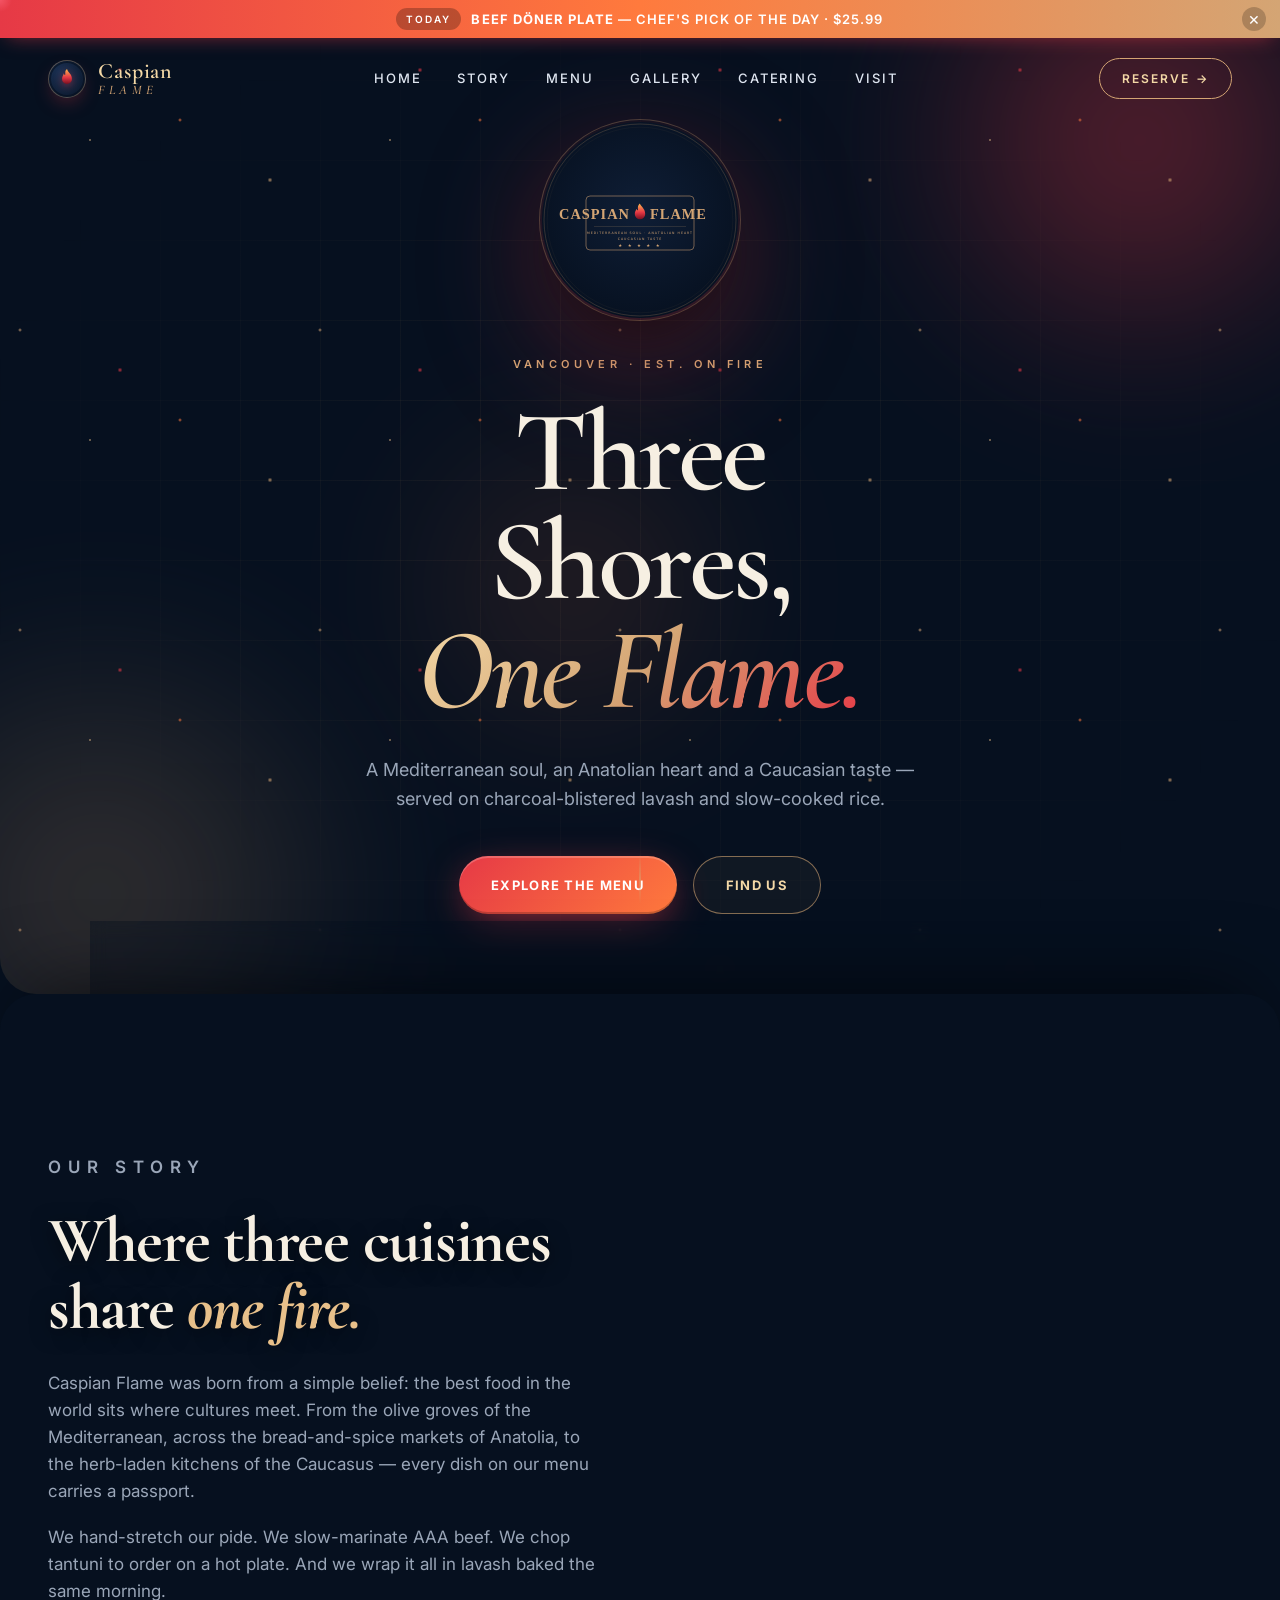
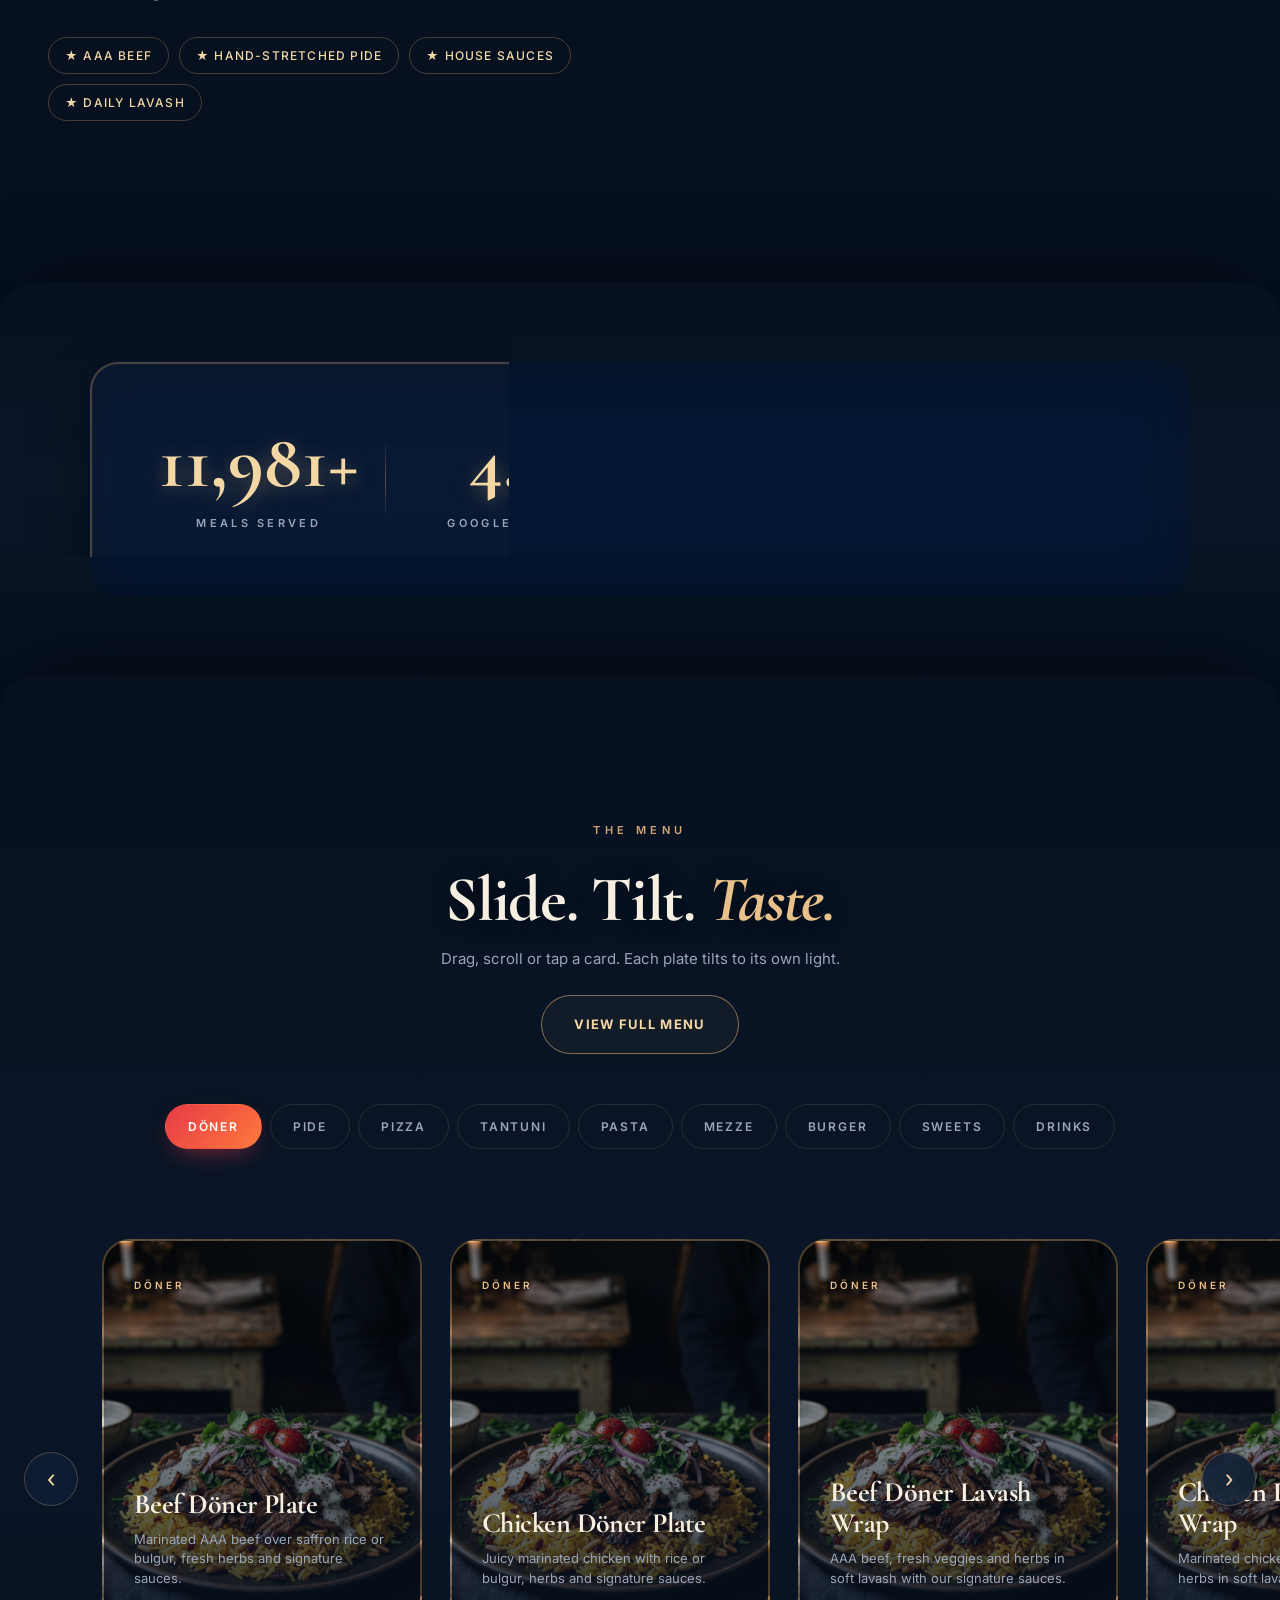
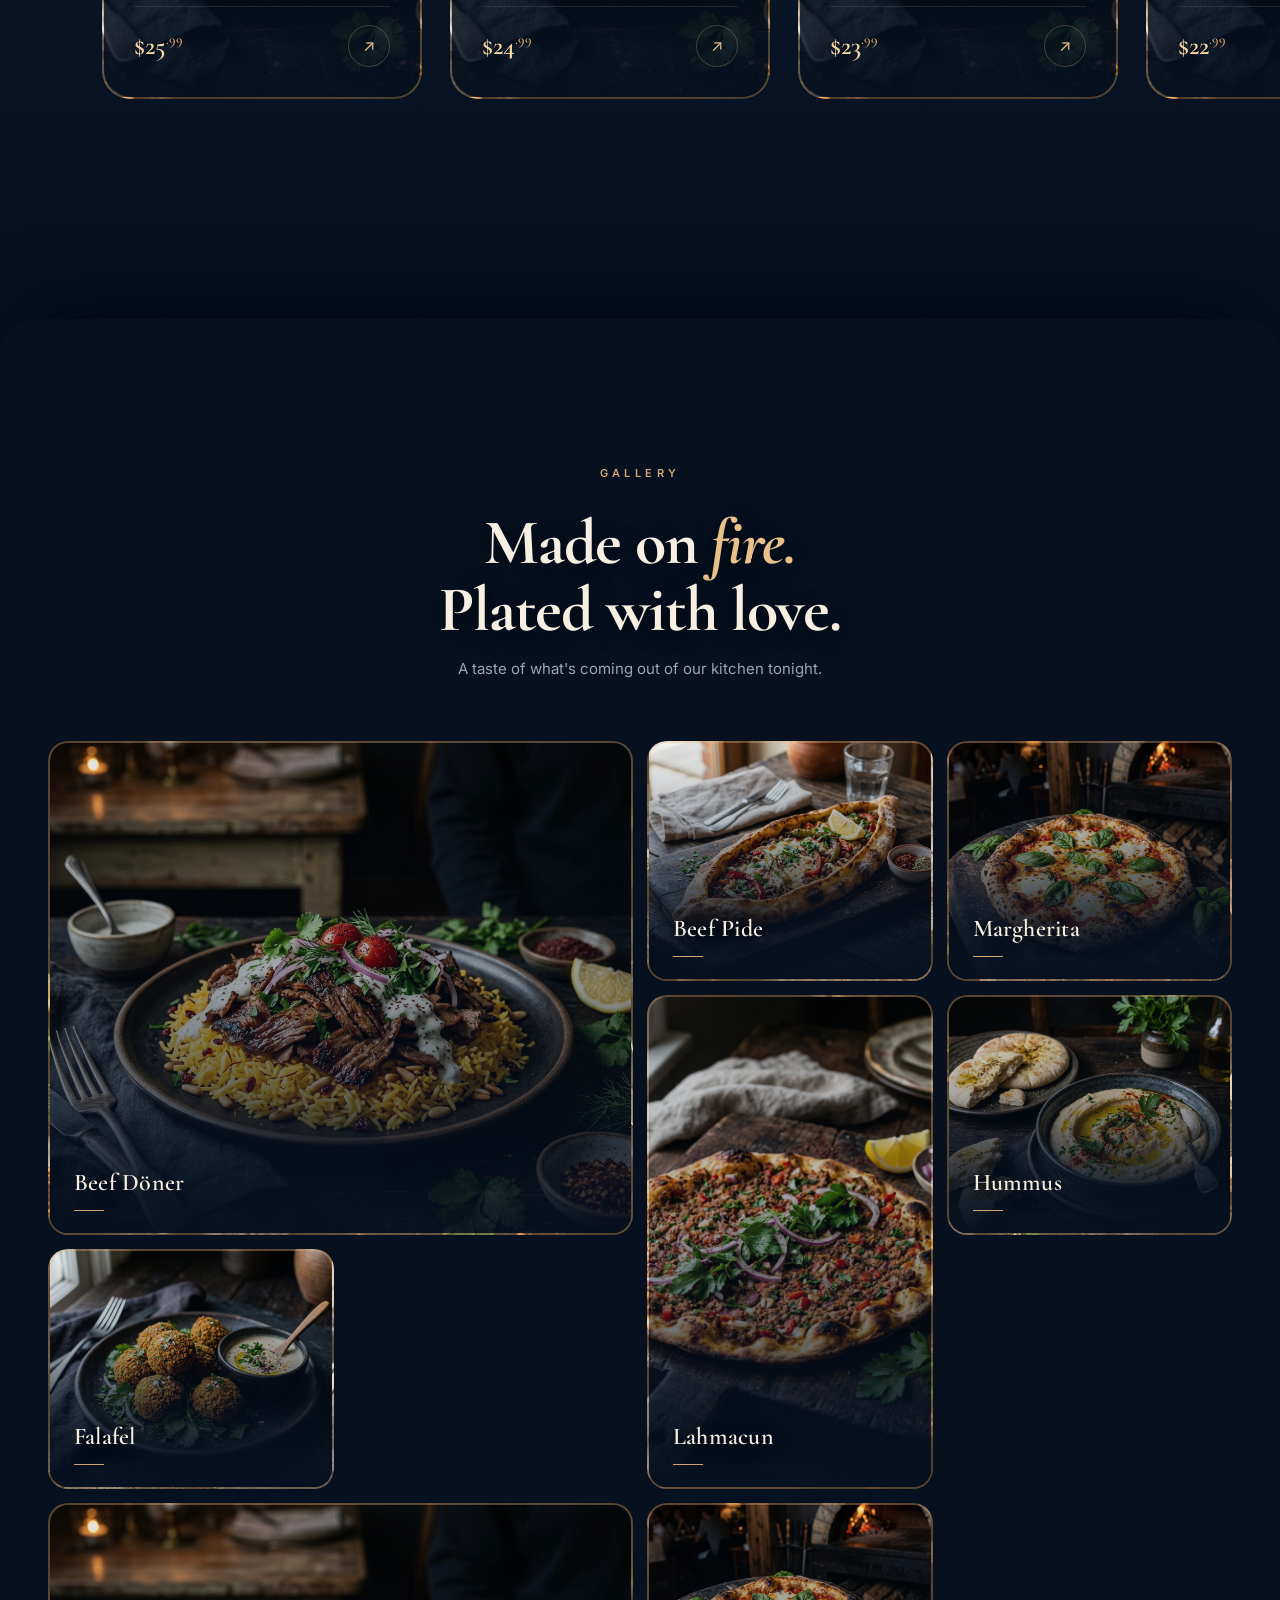
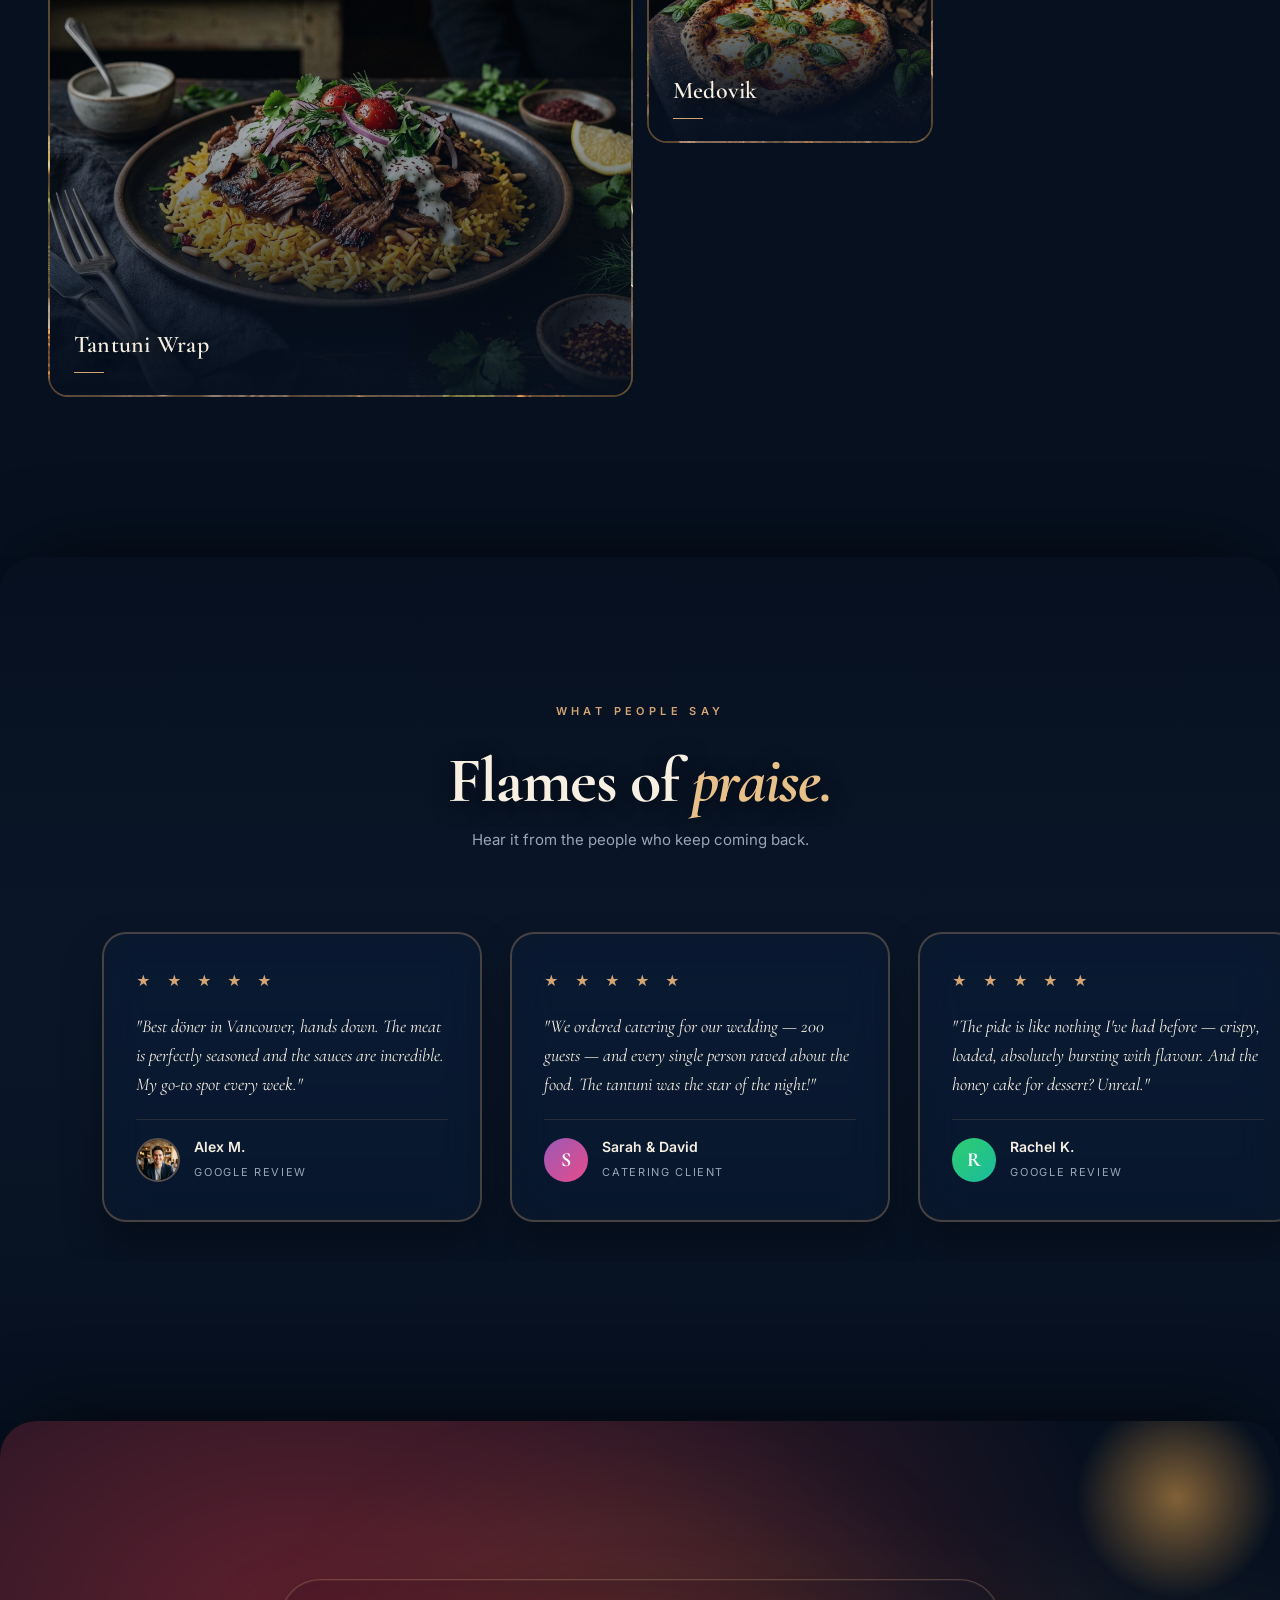
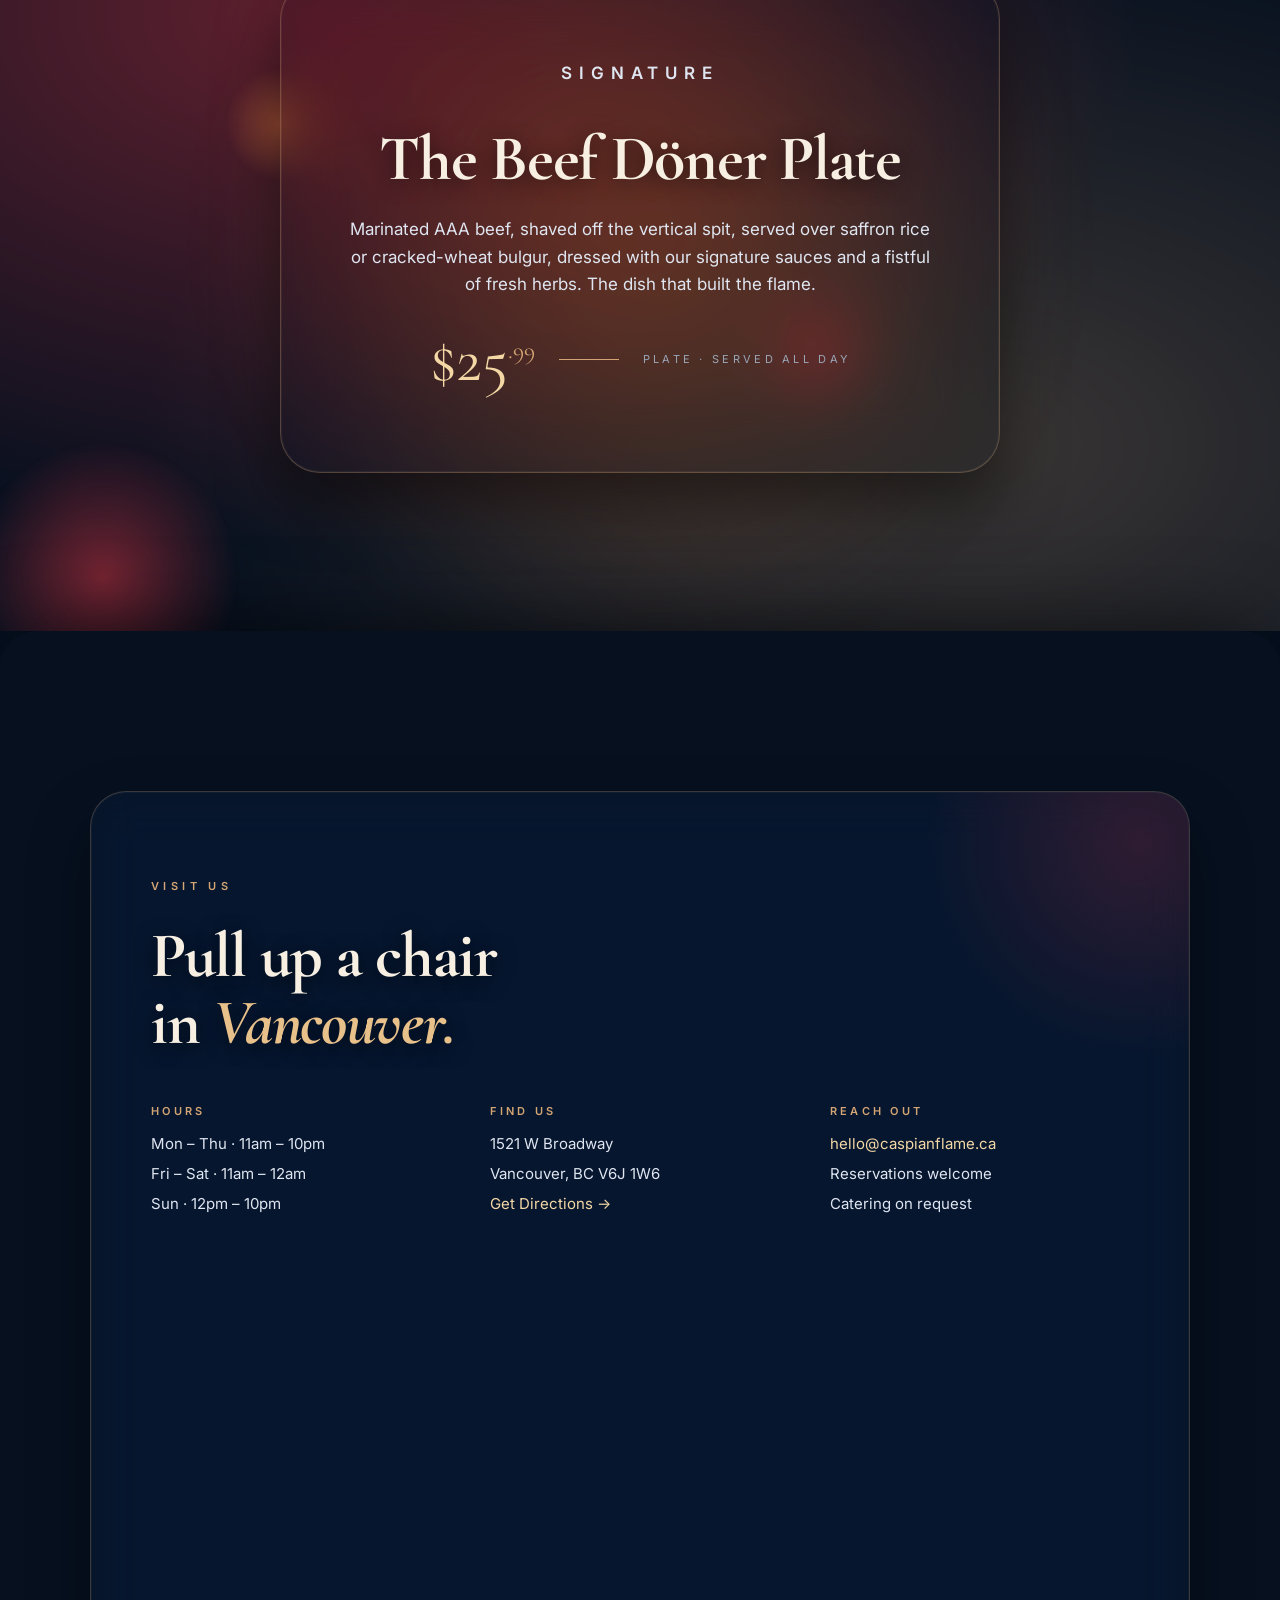
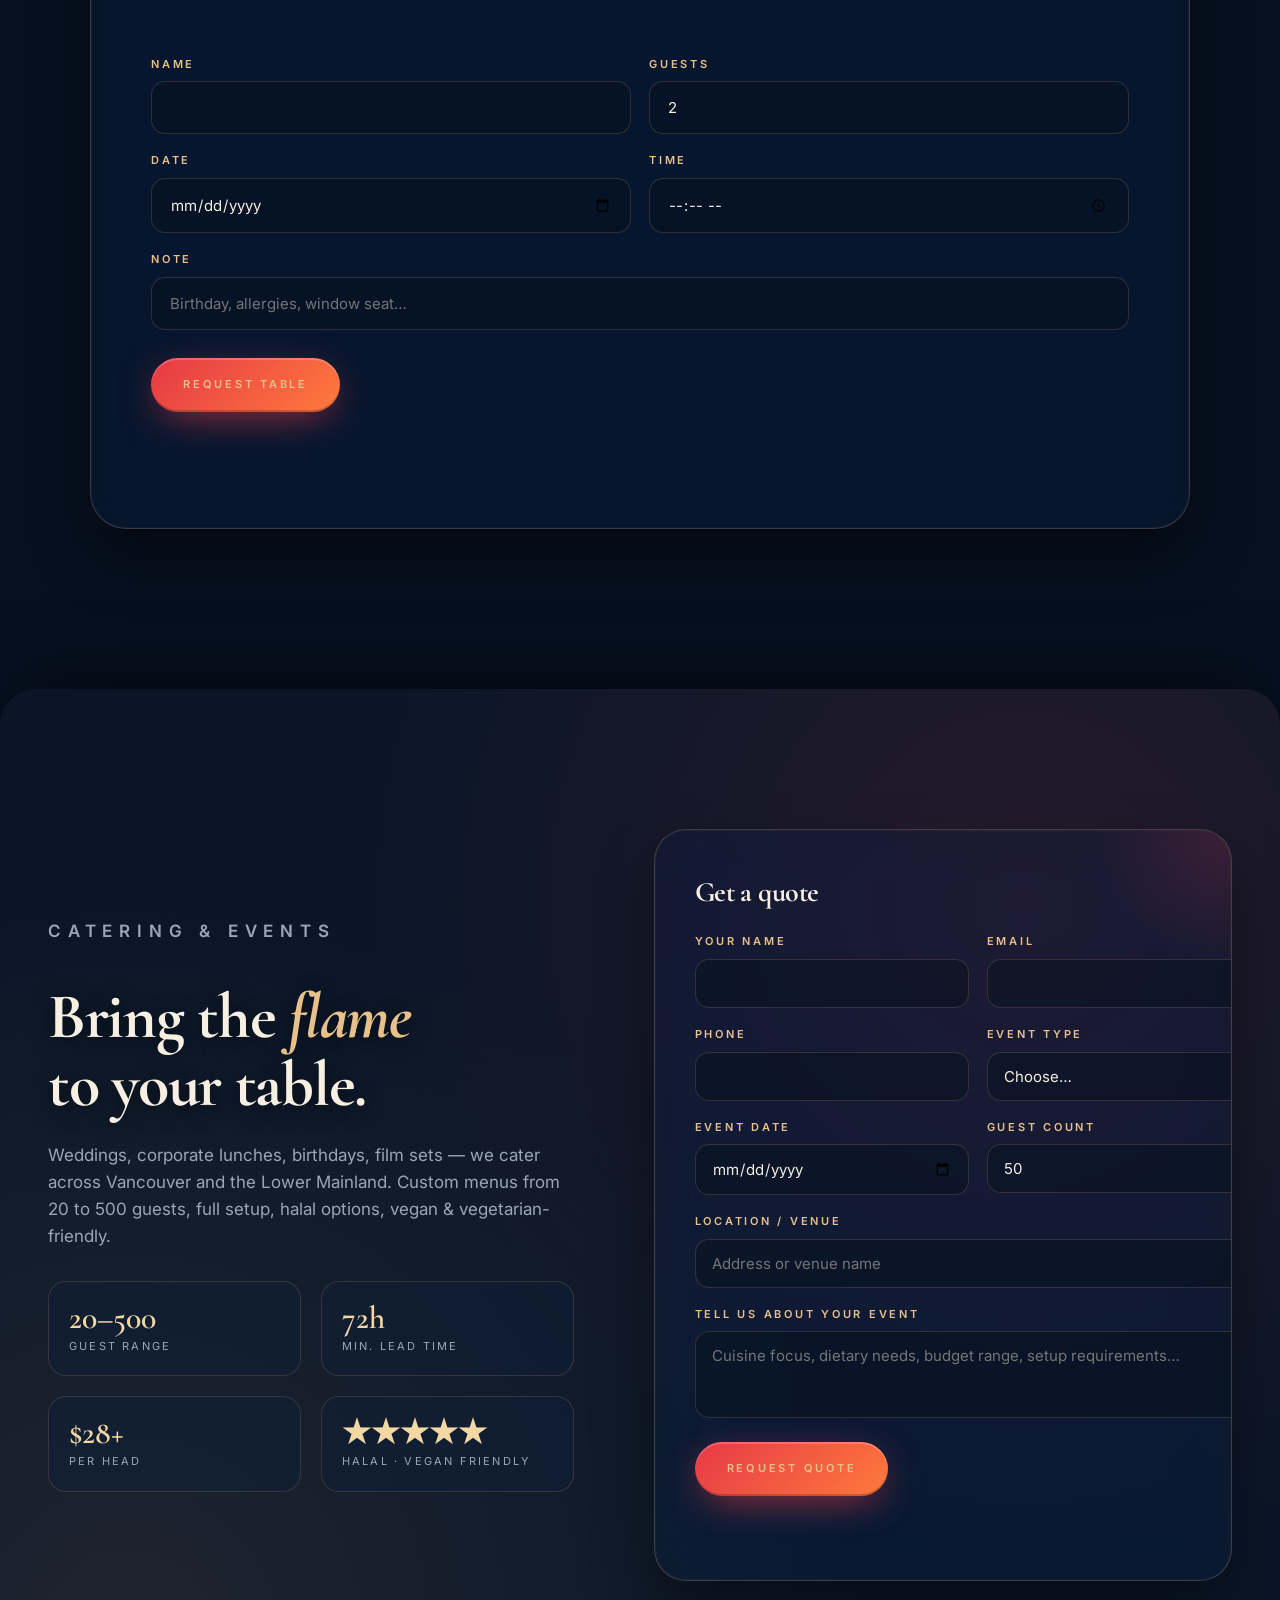
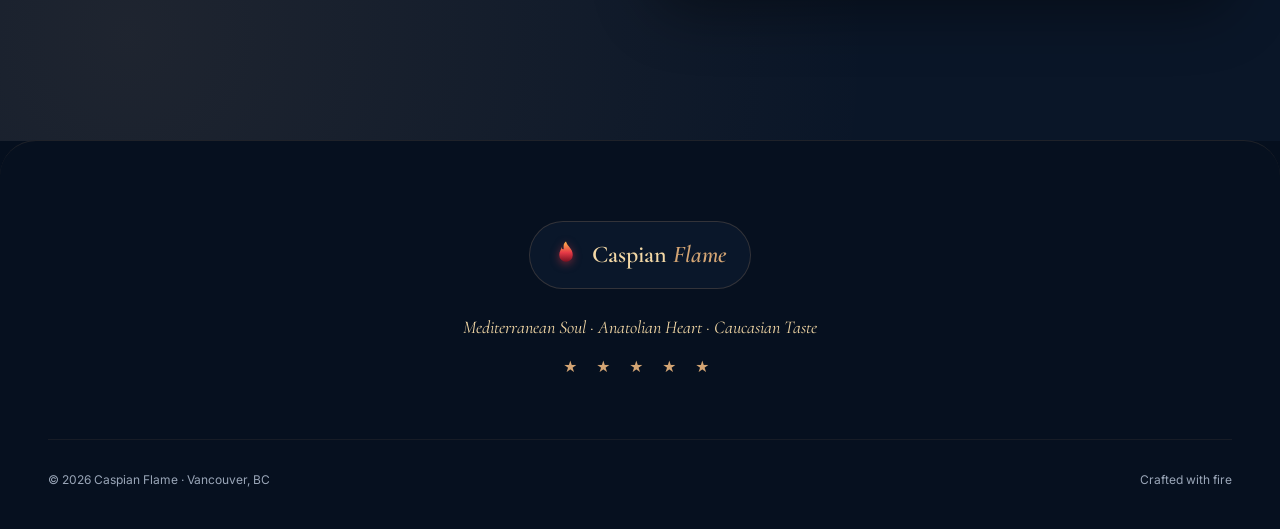
==== commit b37d3000: "fix: update address to 1521 W Broadway, add avatar photos, unique gradient avatars" ====
--- a/index.html
+++ b/index.html
@@ -253,7 +253,7 @@
       <div class="tc-stars">★ ★ ★ ★ ★</div>
       <p class="tc-quote">"Best döner in Vancouver, hands down. The meat is perfectly seasoned and the sauces are incredible. My go-to spot every week."</p>
       <div class="tc-author">
-        <div class="tc-avatar">A</div>
+        <img class="tc-avatar-img" src="assets/avatar_alex.png" alt="Alex M." />
         <div><strong>Alex M.</strong><span>Google Review</span></div>
       </div>
     </div>
@@ -261,15 +261,15 @@
       <div class="tc-stars">★ ★ ★ ★ ★</div>
       <p class="tc-quote">"We ordered catering for our wedding — 200 guests — and every single person raved about the food. The tantuni was the star of the night!"</p>
       <div class="tc-author">
-        <div class="tc-avatar">S</div>
-        <div><strong>Sarah & David</strong><span>Catering Client</span></div>
+        <div class="tc-avatar" style="background:linear-gradient(135deg,#9b59b6,#e74c8b)">S</div>
+        <div><strong>Sarah &amp; David</strong><span>Catering Client</span></div>
       </div>
     </div>
     <div class="testimonial-card">
       <div class="tc-stars">★ ★ ★ ★ ★</div>
       <p class="tc-quote">"The pide is like nothing I've had before — crispy, loaded, absolutely bursting with flavour. And the honey cake for dessert? Unreal."</p>
       <div class="tc-author">
-        <div class="tc-avatar">R</div>
+        <div class="tc-avatar" style="background:linear-gradient(135deg,#2ecc71,#1abc9c)">R</div>
         <div><strong>Rachel K.</strong><span>Google Review</span></div>
       </div>
     </div>
@@ -277,7 +277,7 @@
       <div class="tc-stars">★ ★ ★ ★ ★</div>
       <p class="tc-quote">"I'm from Istanbul and this place brought me right back home. Authentic flavours, generous portions, and the warmest service."</p>
       <div class="tc-author">
-        <div class="tc-avatar">E</div>
+        <div class="tc-avatar" style="background:linear-gradient(135deg,#3498db,#2980b9)">E</div>
         <div><strong>Emre T.</strong><span>Regular Guest</span></div>
       </div>
     </div>
@@ -285,7 +285,7 @@
       <div class="tc-stars">★ ★ ★ ★ ★</div>
       <p class="tc-quote">"Finally a place in Vancouver that does Mediterranean right. The falafel is crispy outside, fluffy inside. And their hummus — perfection."</p>
       <div class="tc-author">
-        <div class="tc-avatar">J</div>
+        <div class="tc-avatar" style="background:linear-gradient(135deg,#f39c12,#e67e22)">J</div>
         <div><strong>Jessica L.</strong><span>Google Review</span></div>
       </div>
     </div>
@@ -330,9 +330,9 @@
       </div>
       <div>
         <h4>Find Us</h4>
-        <p>Vancouver, BC</p>
-        <p>Canada</p>
-        <p><a href="#">Get Directions →</a></p>
+        <p>1521 W Broadway</p>
+        <p>Vancouver, BC V6J 1W6</p>
+        <p><a href="https://www.google.com/maps/dir//1521+W+Broadway,+Vancouver,+BC+V6J+1W6" target="_blank" rel="noopener">Get Directions →</a></p>
       </div>
       <div>
         <h4>Reach Out</h4>
@@ -344,14 +344,14 @@
 
     <div class="visit-map reveal">
       <iframe 
-        src="https://www.google.com/maps/embed?pb=!1m18!1m12!1m3!1d83327.75756648994!2d-123.18756!3d49.26264!2m3!1f0!2f0!3f0!3m2!1i1024!2i768!4f13.1!3m3!1m2!1s0x548673f143a94fb3%3A0xbb9196ea9b81f38b!2sVancouver%2C%20BC!5e0!3m2!1sen!2sca!4v1714000000000"
+        src="https://www.google.com/maps/embed?pb=!1m18!1m12!1m3!1d2603.0!2d-123.1456!3d49.2634!2m3!1f0!2f0!3f0!3m2!1i1024!2i768!4f13.1!3m3!1m2!1s0x548673d0b4789e8f%3A0x0!2s1521+W+Broadway%2C+Vancouver%2C+BC+V6J+1W6!5e0!3m2!1sen!2sca!4v1714000000000"
         width="100%" 
         height="320" 
         style="border:0;border-radius:20px;filter:saturate(0.7) contrast(1.1) brightness(0.7);" 
         allowfullscreen="" 
         loading="lazy" 
         referrerpolicy="no-referrer-when-downgrade"
-        title="Caspian Flame location in Vancouver"
+        title="Caspian Flame · 1521 W Broadway, Vancouver"
       ></iframe>
     </div>
 
--- a/styles.css
+++ b/styles.css
@@ -495,6 +495,11 @@
   font-family:var(--serif);font-size:20px;font-weight:700;color:#fff;
   flex-shrink:0;
 }
+.tc-avatar-img{
+  width:44px;height:44px;border-radius:50%;
+  object-fit:cover;flex-shrink:0;
+  border:2px solid rgba(212,165,116,.4);
+}
 .tc-author strong{
   display:block;color:var(--cream);font-size:14px;font-weight:600;
 }
